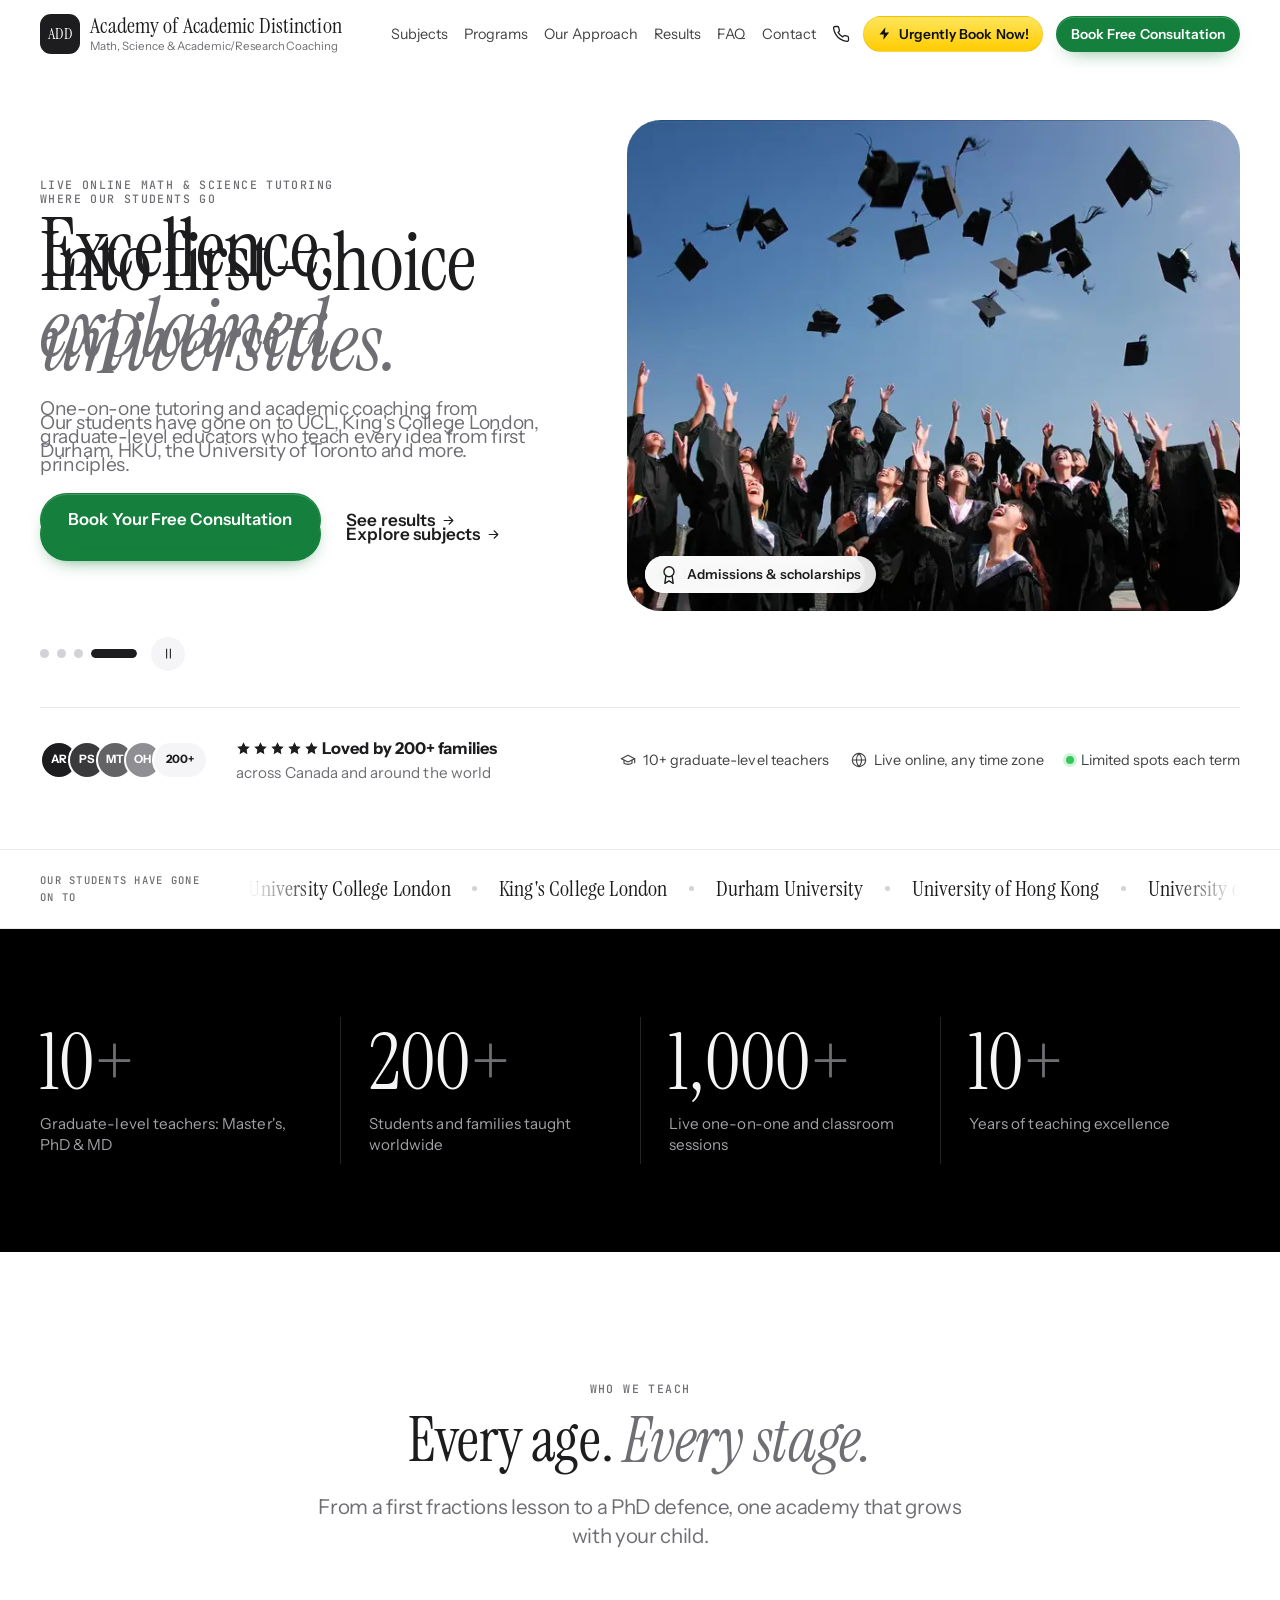
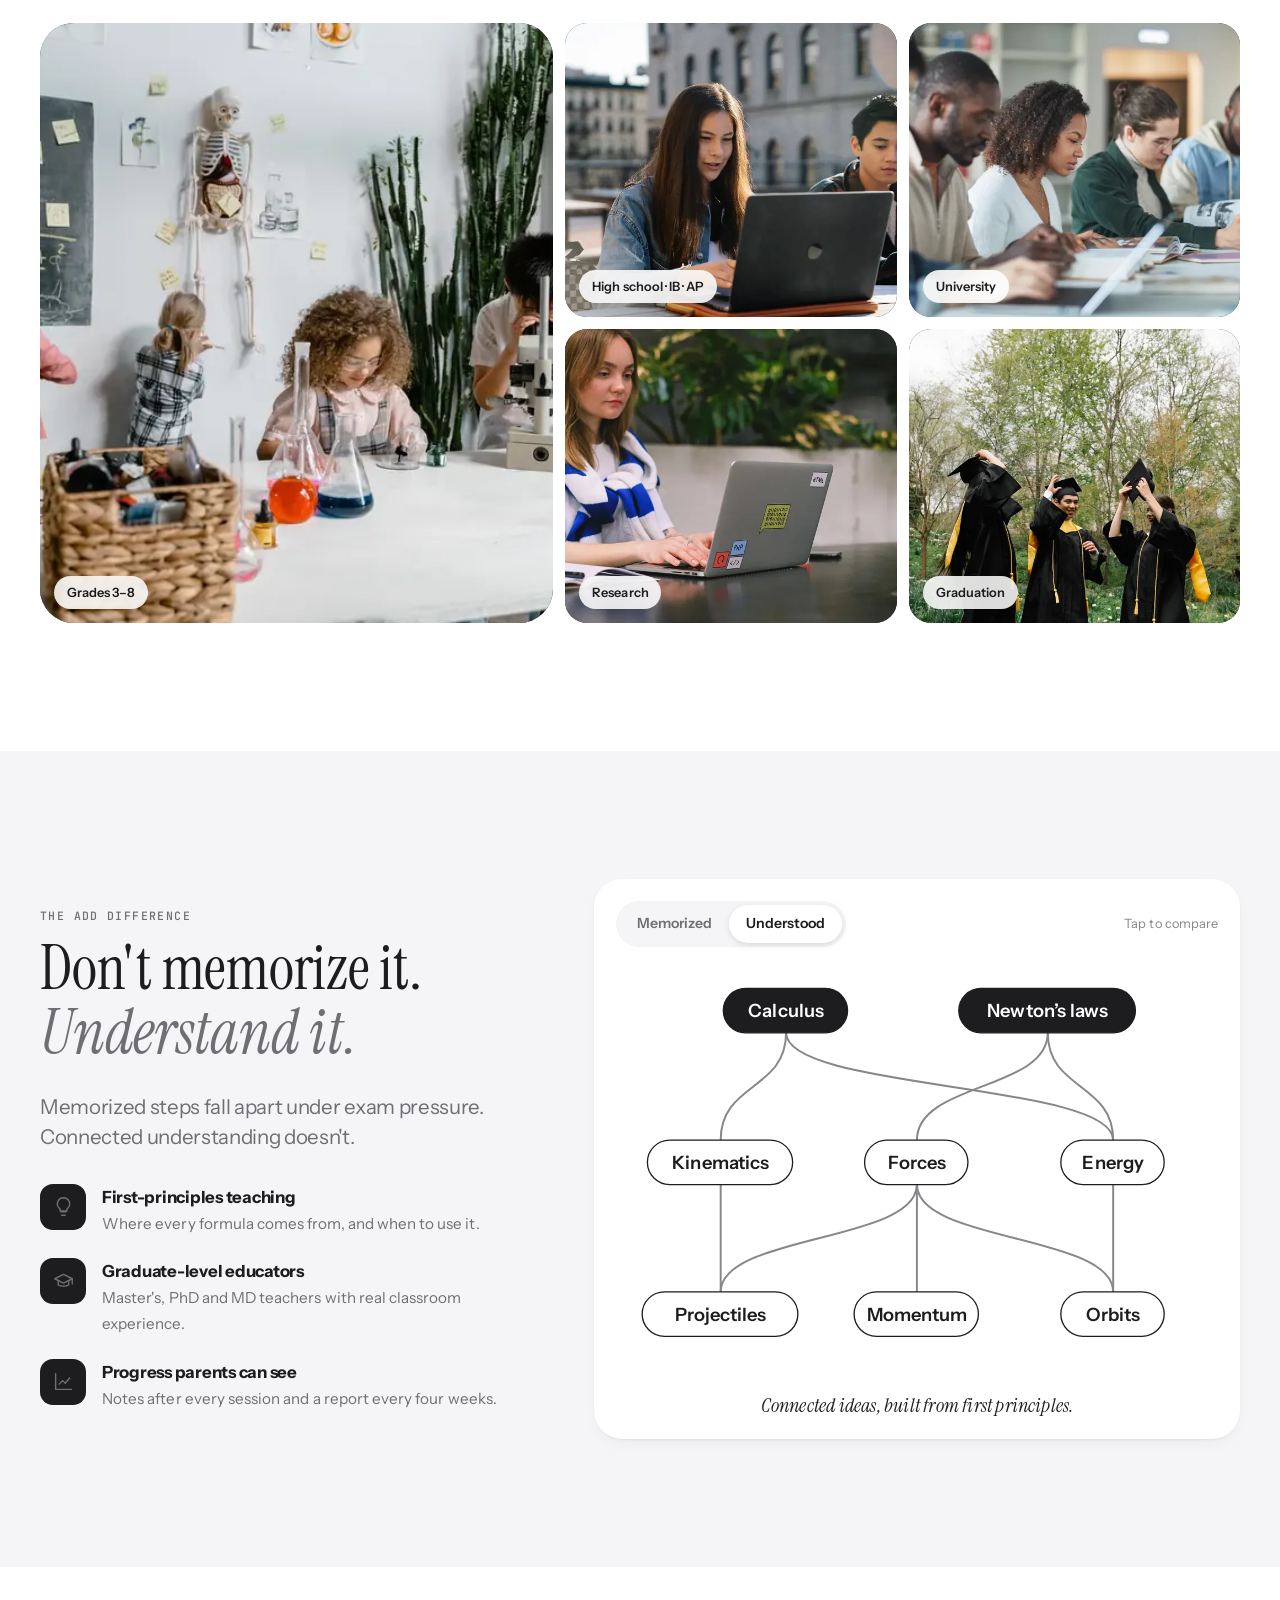
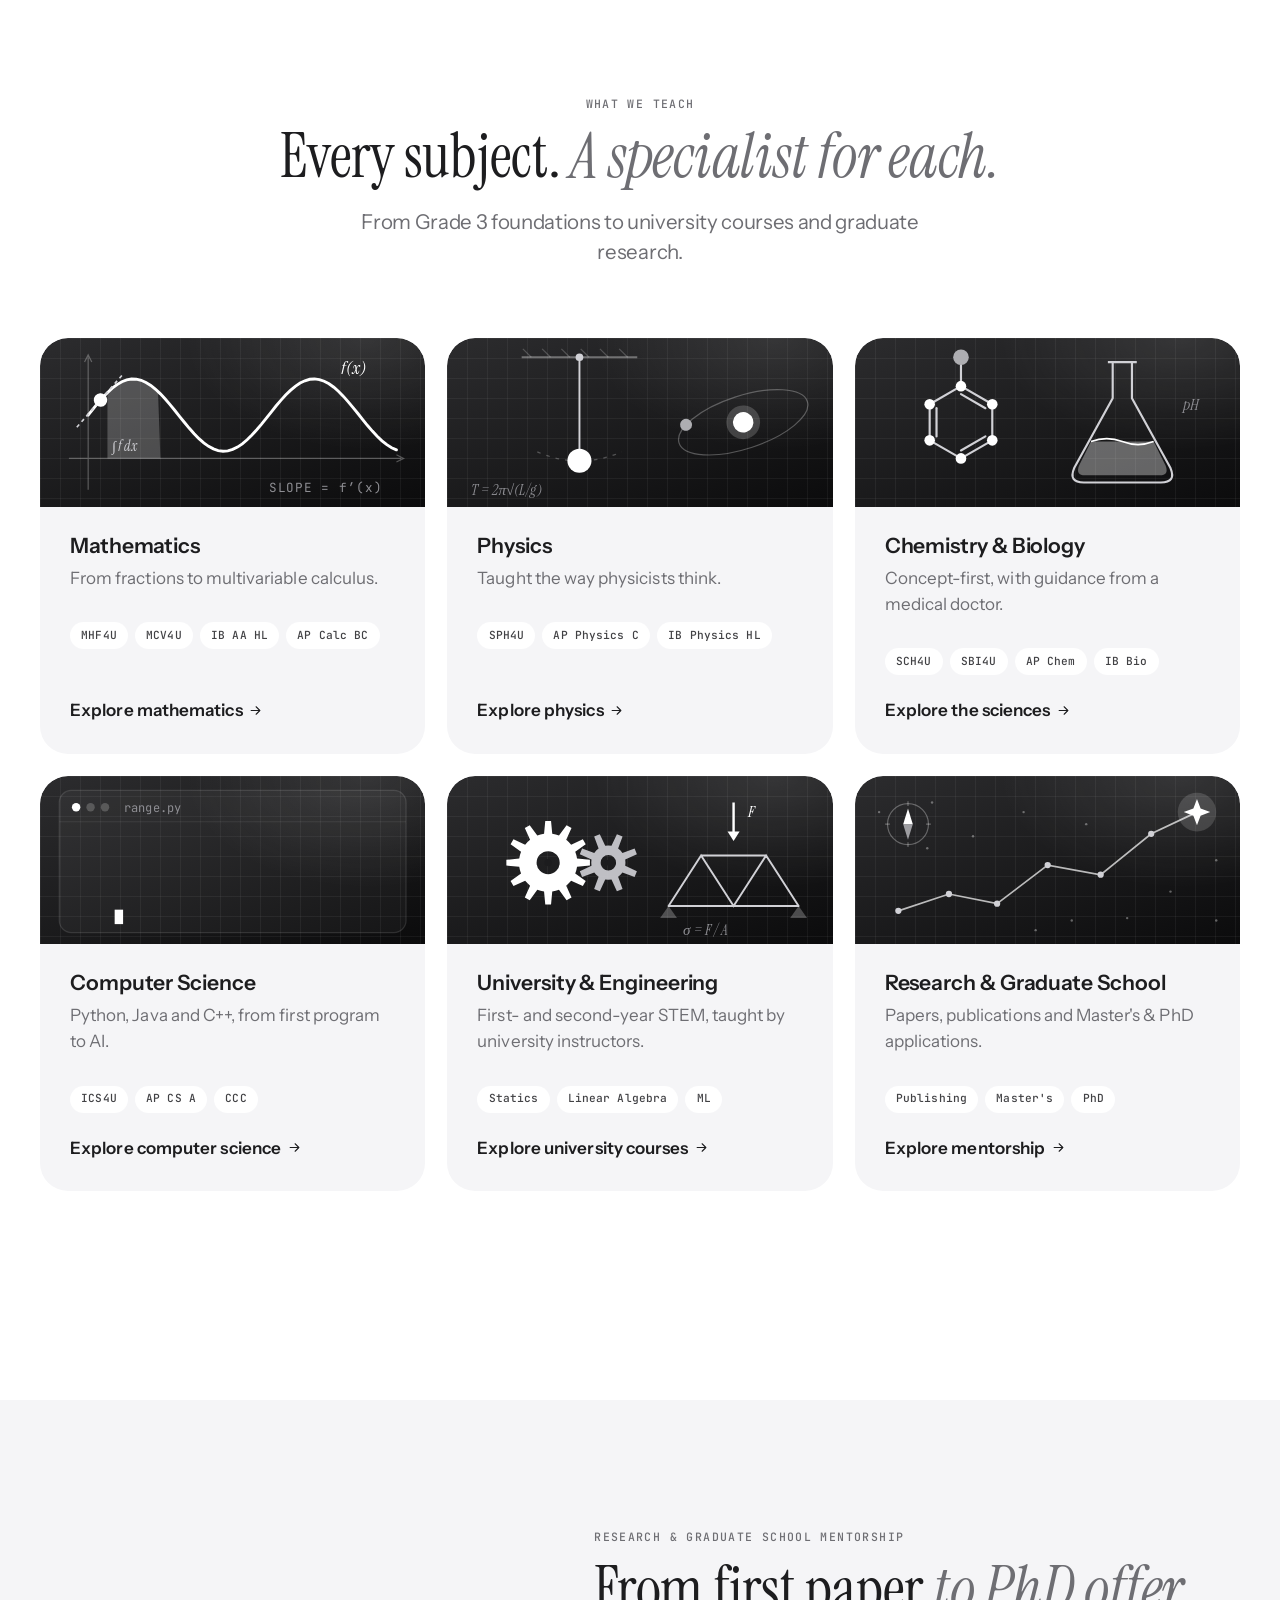
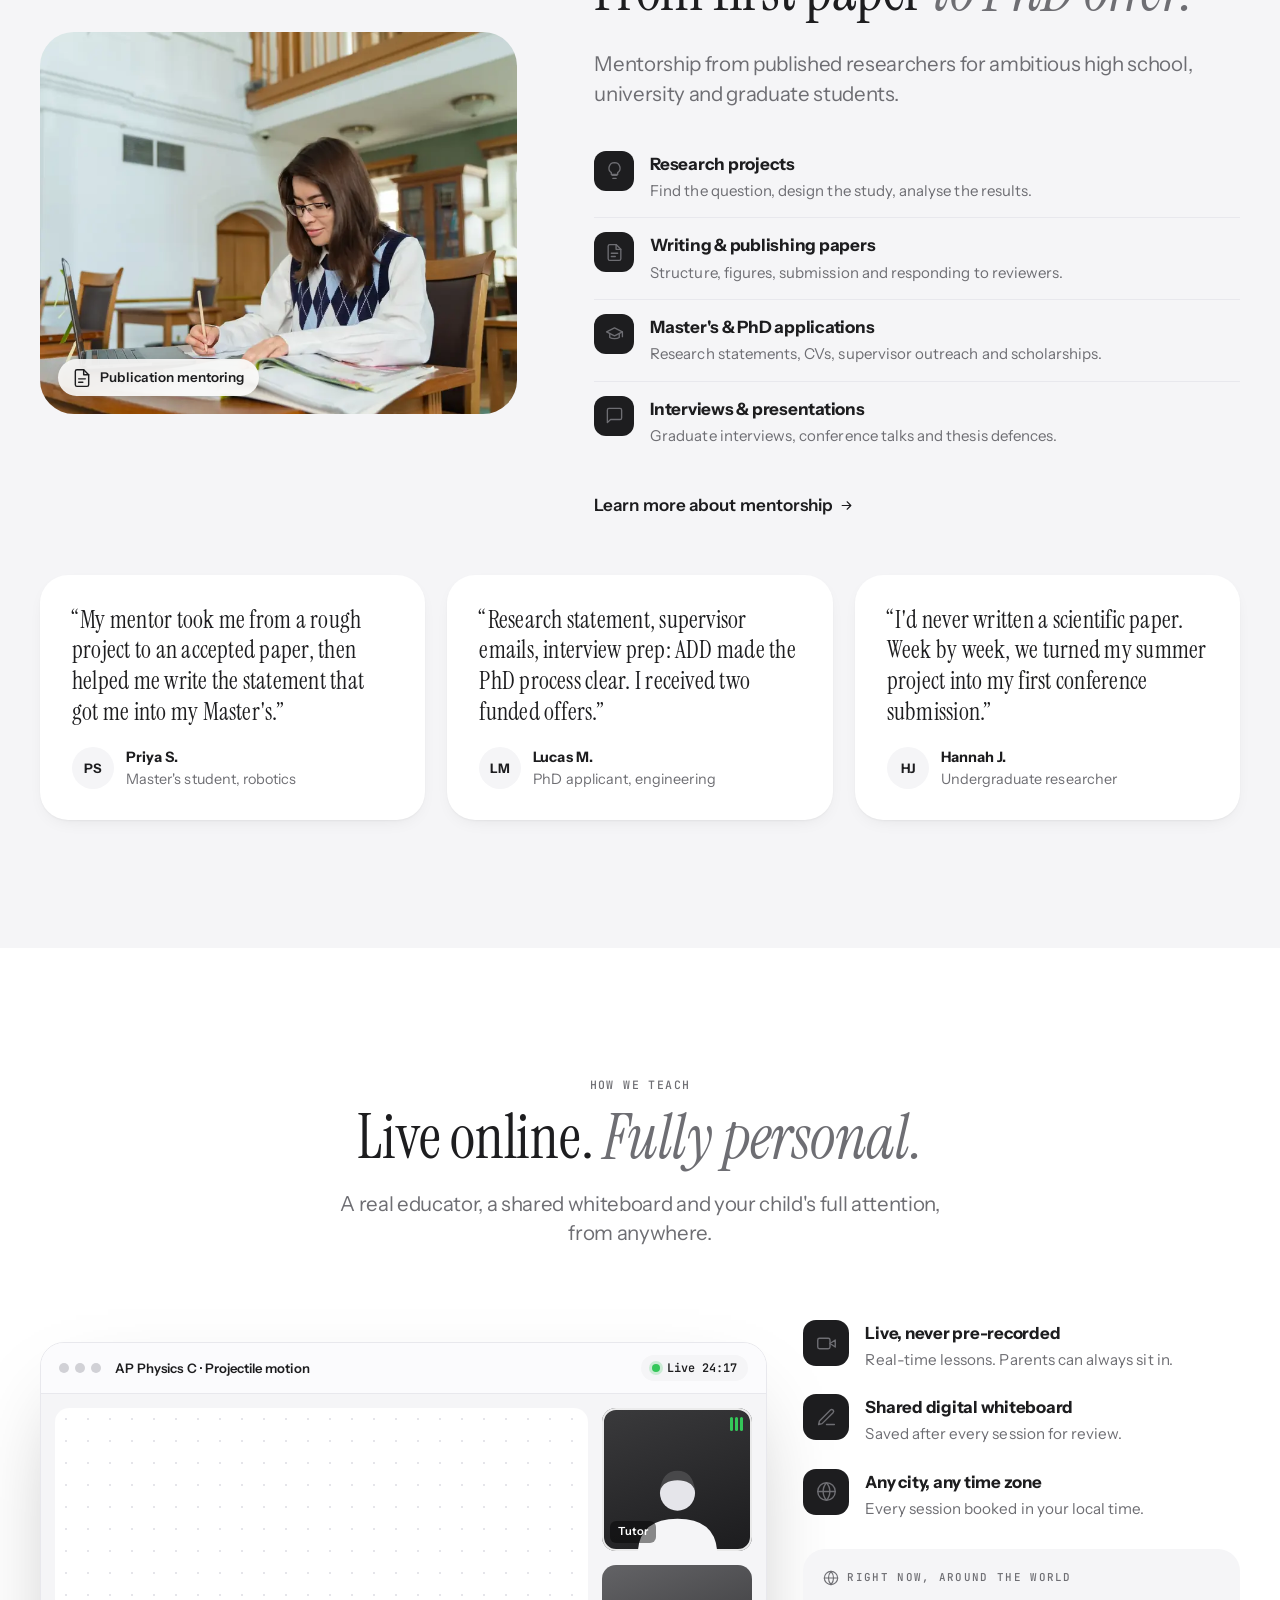
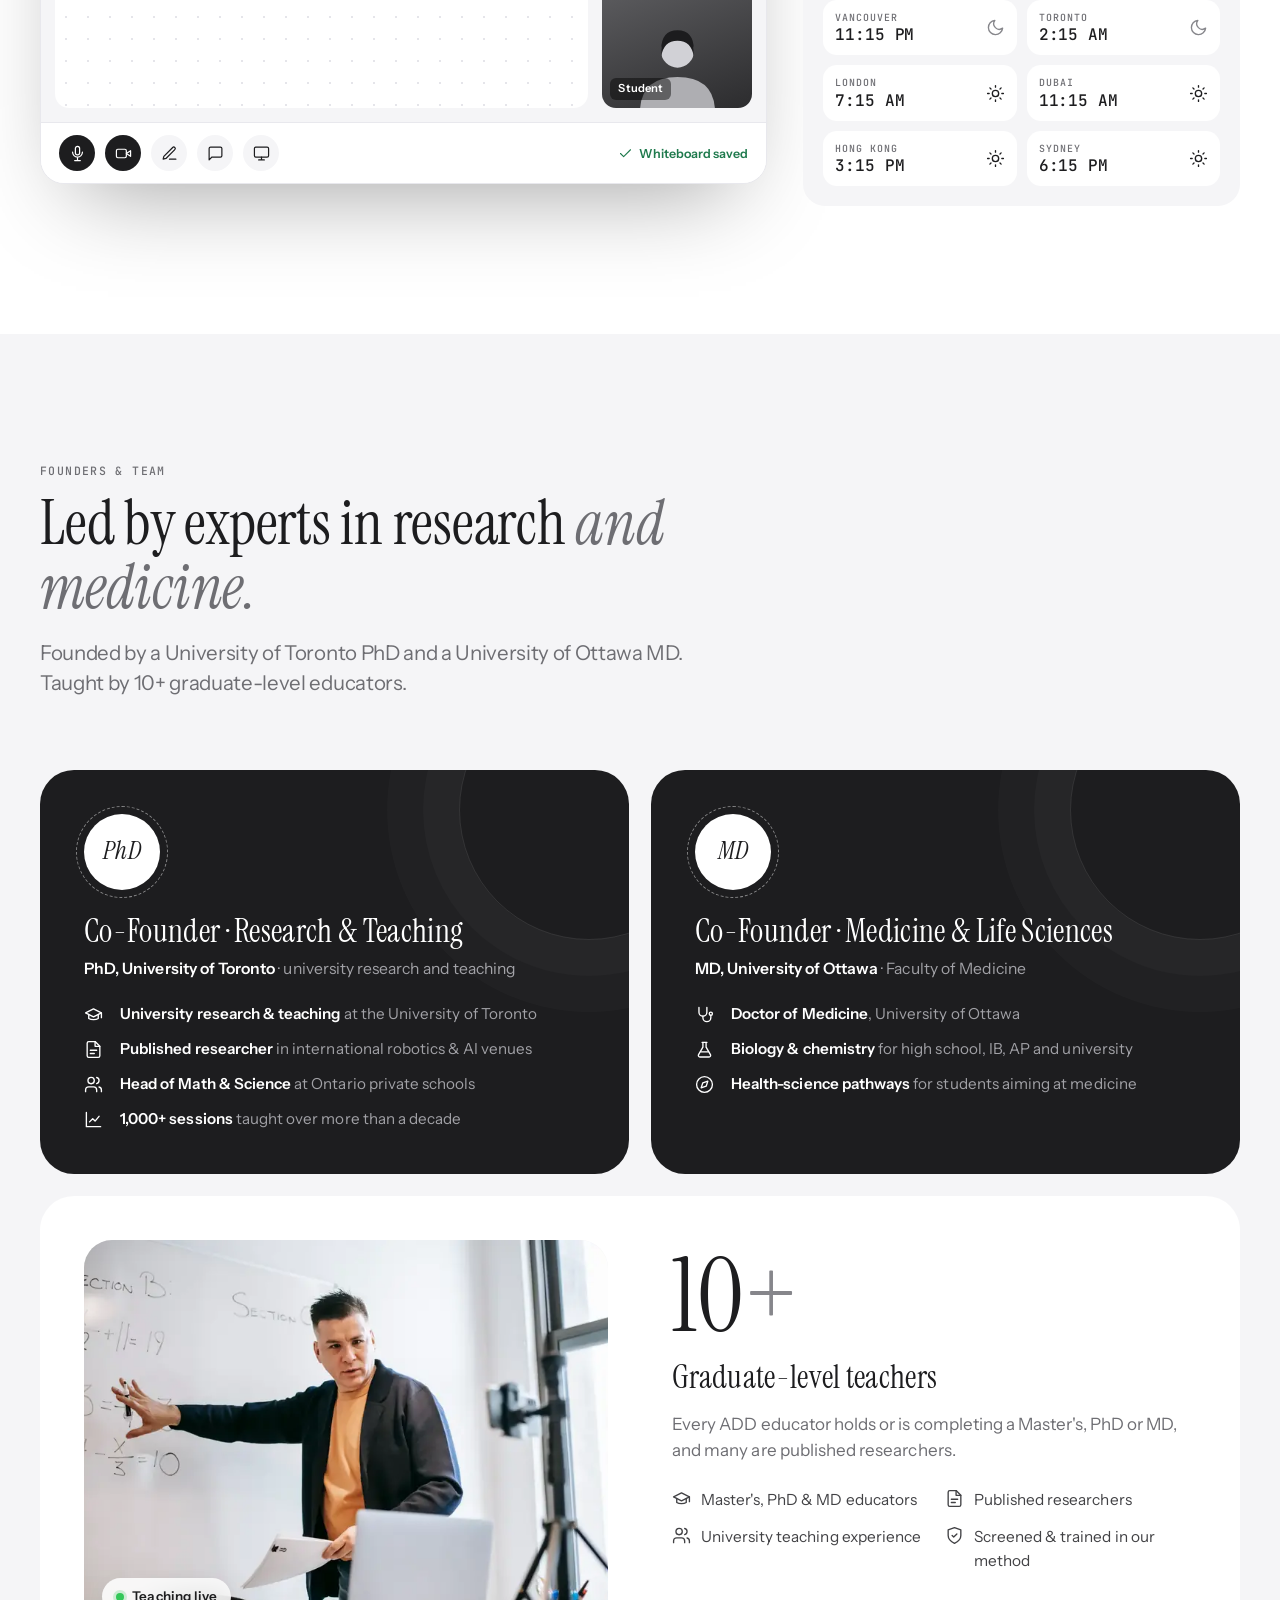
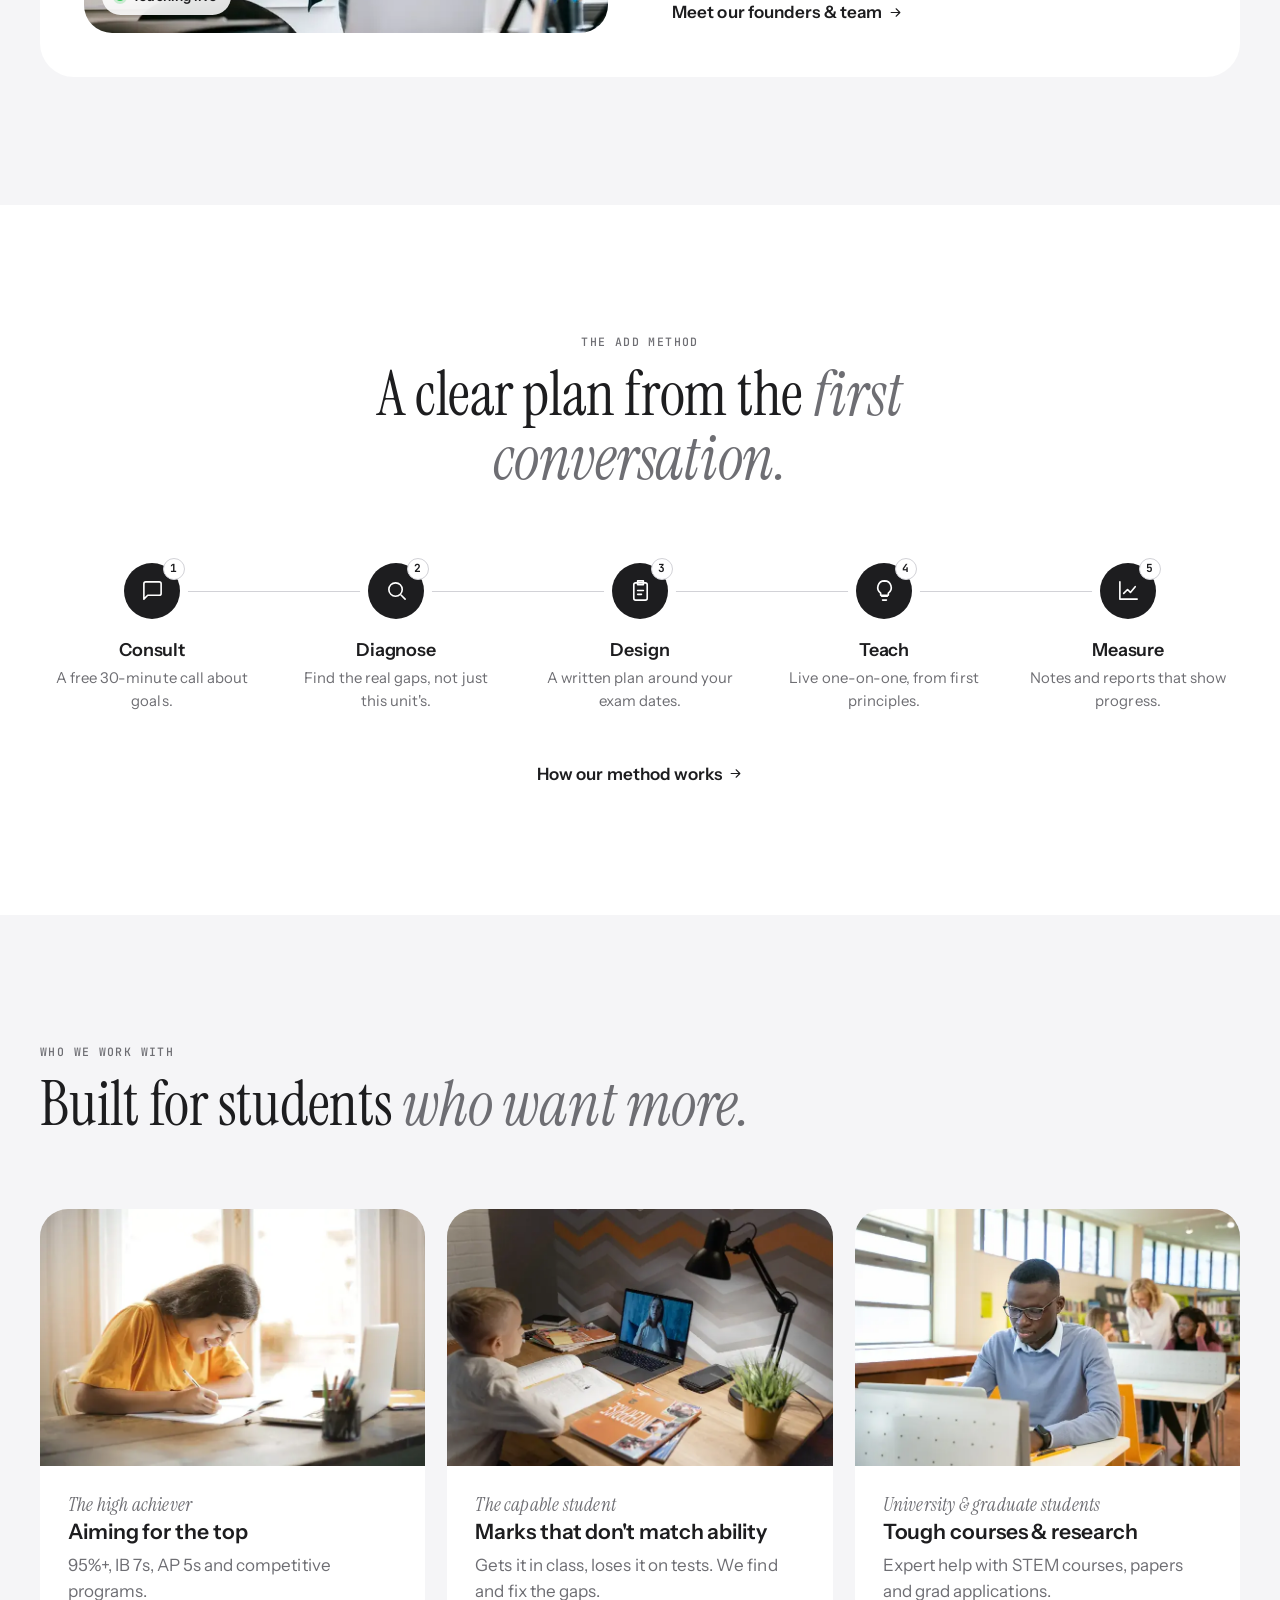
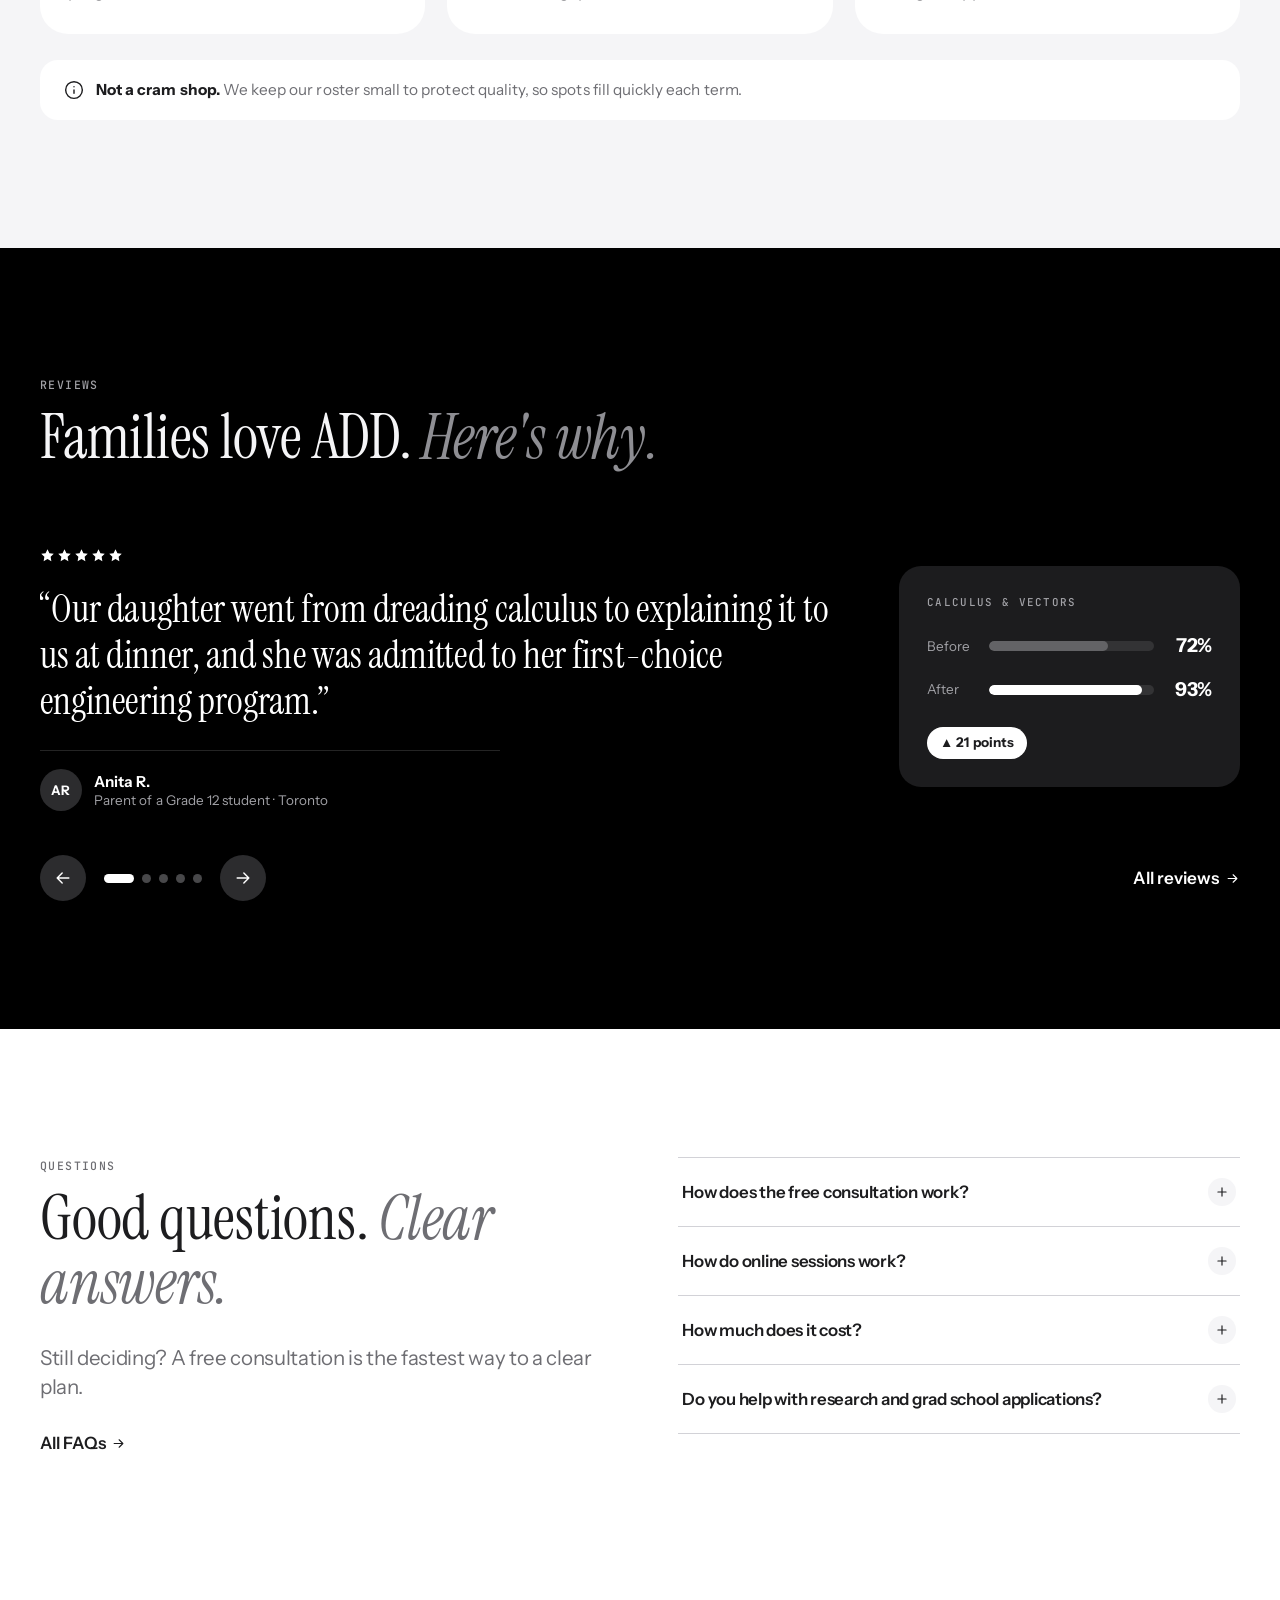
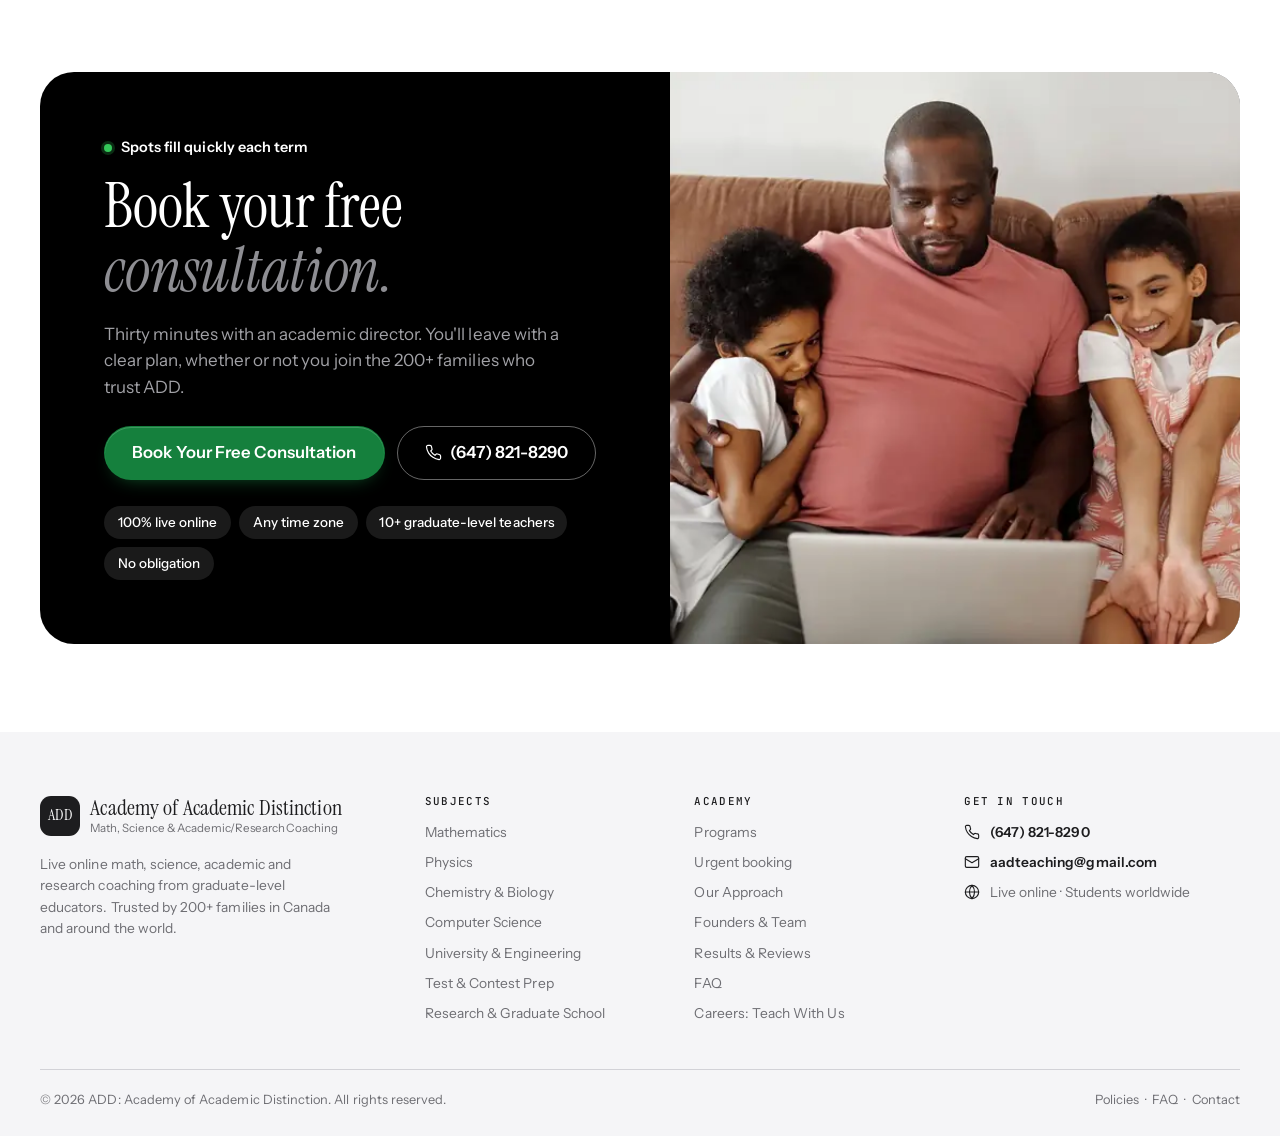
==== index.html @ 42e9a098 "Launch website" ====
<!doctype html>
<html lang="en-CA">
<head>
  <meta charset="utf-8">
  <meta name="viewport" content="width=device-width, initial-scale=1, viewport-fit=cover">
  <title>ADD: Academy of Academic Distinction — Math, Science &amp; Academic/Research Coaching</title>
  <meta name="description" content="Live online math, science and computer science tutoring, academic coaching and research mentorship from graduate-level educators. Trusted by 200+ families. Book your free consultation.">
  <meta name="theme-color" content="#ffffff">
  <meta property="og:type" content="website">
  <meta property="og:site_name" content="ADD: Academy of Academic Distinction">
  <meta property="og:title" content="ADD: Academy of Academic Distinction — Math, Science &amp; Academic/Research Coaching">
  <meta property="og:description" content="Live online math, science and computer science tutoring, academic coaching and research mentorship from graduate-level educators. Trusted by 200+ families. Book your free consultation.">
  <meta name="twitter:card" content="summary">
  <link rel="icon" href="assets/img/favicon.svg" type="image/svg+xml">
  <link rel="preconnect" href="https://fonts.googleapis.com">
  <link rel="preconnect" href="https://fonts.gstatic.com" crossorigin>
  <link rel="stylesheet" href="https://fonts.googleapis.com/css2?family=Instrument+Sans:wght@400..700&amp;family=Instrument+Serif:ital@0;1&amp;family=JetBrains+Mono:wght@400;500&amp;family=Caveat:wght@600&amp;display=swap">
  <link rel="stylesheet" href="assets/css/styles.css">
  <script>document.documentElement.classList.add("js");</script>
  <script src="assets/js/config.js" defer></script>
  <script src="assets/js/main.js" defer></script>
</head>
<body>
<svg width="0" height="0" style="position:absolute" aria-hidden="true">
  <symbol id="i-phone" viewBox="0 0 24 24"><path d="M22 16.92v3a2 2 0 0 1-2.18 2 19.8 19.8 0 0 1-8.63-3.07 19.5 19.5 0 0 1-6-6A19.8 19.8 0 0 1 2.12 4.18 2 2 0 0 1 4.11 2h3a2 2 0 0 1 2 1.72c.13.96.36 1.9.7 2.81a2 2 0 0 1-.45 2.11L8.09 9.91a16 16 0 0 0 6 6l1.27-1.27a2 2 0 0 1 2.11-.45c.91.34 1.85.57 2.81.7A2 2 0 0 1 22 16.92z"/></symbol>
  <symbol id="i-mail" viewBox="0 0 24 24"><rect x="2" y="4" width="20" height="16" rx="2"/><path d="m22 7-10 6L2 7"/></symbol>
  <symbol id="i-pin" viewBox="0 0 24 24"><path d="M20 10c0 6-8 12-8 12s-8-6-8-12a8 8 0 0 1 16 0Z"/><circle cx="12" cy="10" r="3"/></symbol>
  <symbol id="i-clock" viewBox="0 0 24 24"><circle cx="12" cy="12" r="10"/><path d="M12 6v6l4 2"/></symbol>
  <symbol id="i-check" viewBox="0 0 24 24"><path d="M20 6 9 17l-5-5"/></symbol>
  <symbol id="i-arrow" viewBox="0 0 24 24"><path d="M5 12h14M13 6l6 6-6 6"/></symbol>
  <symbol id="i-star" viewBox="0 0 24 24"><path d="M12 2l3.09 6.26L22 9.27l-5 4.87 1.18 6.88L12 17.77l-6.18 3.25L7 14.14 2 9.27l6.91-1.01L12 2z" fill="currentColor" stroke="none"/></symbol>
  <symbol id="i-menu" viewBox="0 0 24 24"><path d="M4 7h16M4 12h16M4 17h16"/></symbol>
  <symbol id="i-x" viewBox="0 0 24 24"><path d="M18 6 6 18M6 6l12 12"/></symbol>
  <symbol id="i-sigma" viewBox="0 0 24 24"><path d="M18 7V4H6l6 8-6 8h12v-3"/></symbol>
  <symbol id="i-atom" viewBox="0 0 24 24"><circle cx="12" cy="12" r="1.4"/><ellipse cx="12" cy="12" rx="10" ry="4"/><ellipse cx="12" cy="12" rx="10" ry="4" transform="rotate(60 12 12)"/><ellipse cx="12" cy="12" rx="10" ry="4" transform="rotate(120 12 12)"/></symbol>
  <symbol id="i-flask" viewBox="0 0 24 24"><path d="M9 3h6M10 3v6L4.5 18.5A2 2 0 0 0 6.2 21.5h11.6a2 2 0 0 0 1.7-3L14 9V3"/><path d="M7.5 15h9"/></symbol>
  <symbol id="i-code" viewBox="0 0 24 24"><path d="m16 18 6-6-6-6M8 6l-6 6 6 6"/></symbol>
  <symbol id="i-cpu" viewBox="0 0 24 24"><rect x="5" y="5" width="14" height="14" rx="2"/><rect x="9" y="9" width="6" height="6"/><path d="M9 2v3M15 2v3M9 19v3M15 19v3M2 9h3M2 15h3M19 9h3M19 15h3"/></symbol>
  <symbol id="i-target" viewBox="0 0 24 24"><circle cx="12" cy="12" r="10"/><circle cx="12" cy="12" r="6"/><circle cx="12" cy="12" r="2"/></symbol>
  <symbol id="i-compass" viewBox="0 0 24 24"><circle cx="12" cy="12" r="10"/><path d="m16.24 7.76-2.12 6.36-6.36 2.12 2.12-6.36 6.36-2.12z"/></symbol>
  <symbol id="i-cap" viewBox="0 0 24 24"><path d="M22 10 12 5 2 10l10 5 10-5Z"/><path d="M6 12v5c3 2 9 2 12 0v-5"/><path d="M22 10v6"/></symbol>
  <symbol id="i-chart" viewBox="0 0 24 24"><path d="M3 3v18h18"/><path d="m7 15 4-4 3 3 5-6"/></symbol>
  <symbol id="i-users" viewBox="0 0 24 24"><path d="M16 21v-2a4 4 0 0 0-4-4H6a4 4 0 0 0-4 4v2"/><circle cx="9" cy="7" r="4"/><path d="M22 21v-2a4 4 0 0 0-3-3.87M16 3.13a4 4 0 0 1 0 7.75"/></symbol>
  <symbol id="i-shield" viewBox="0 0 24 24"><path d="M12 22s8-4 8-10V5l-8-3-8 3v7c0 6 8 10 8 10z"/><path d="m9 12 2 2 4-4"/></symbol>
  <symbol id="i-globe" viewBox="0 0 24 24"><circle cx="12" cy="12" r="10"/><path d="M2 12h20M12 2a15 15 0 0 1 0 20M12 2a15 15 0 0 0 0 20"/></symbol>
  <symbol id="i-monitor" viewBox="0 0 24 24"><rect x="2" y="3" width="20" height="14" rx="2"/><path d="M8 21h8M12 17v4"/></symbol>
  <symbol id="i-home" viewBox="0 0 24 24"><path d="m3 10 9-7 9 7v10a1 1 0 0 1-1 1h-5v-6H9v6H4a1 1 0 0 1-1-1z"/></symbol>
  <symbol id="i-bulb" viewBox="0 0 24 24"><path d="M9 18h6M10 22h4M12 2a7 7 0 0 0-4 12.74V17h8v-2.26A7 7 0 0 0 12 2z"/></symbol>
  <symbol id="i-clipboard" viewBox="0 0 24 24"><rect x="5" y="4" width="14" height="18" rx="2"/><path d="M9 2h6v4H9zM9 12h6M9 16h4"/></symbol>
  <symbol id="i-message" viewBox="0 0 24 24"><path d="M21 15a2 2 0 0 1-2 2H7l-4 4V5a2 2 0 0 1 2-2h14a2 2 0 0 1 2 2z"/></symbol>
  <symbol id="i-calendar" viewBox="0 0 24 24"><rect x="3" y="4" width="18" height="18" rx="2"/><path d="M16 2v4M8 2v4M3 10h18"/></symbol>
  <symbol id="i-search" viewBox="0 0 24 24"><circle cx="11" cy="11" r="7"/><path d="m21 21-4.3-4.3"/></symbol>
  <symbol id="i-lock" viewBox="0 0 24 24"><rect x="4" y="11" width="16" height="10" rx="2"/><path d="M8 11V7a4 4 0 0 1 8 0v4"/></symbol>
  <symbol id="i-book" viewBox="0 0 24 24"><path d="M4 19.5A2.5 2.5 0 0 1 6.5 17H20V3H6.5A2.5 2.5 0 0 0 4 5.5z"/><path d="M4 19.5A2.5 2.5 0 0 0 6.5 22H20v-5"/></symbol>
  <symbol id="i-award" viewBox="0 0 24 24"><circle cx="12" cy="8" r="6"/><path d="M8.2 13.2 7 22l5-3 5 3-1.2-8.8"/></symbol>
  <symbol id="i-refresh" viewBox="0 0 24 24"><path d="M21 12a9 9 0 0 1-15.5 6.2L3 16M3 12a9 9 0 0 1 15.5-6.2L21 8"/><path d="M21 3v5h-5M3 21v-5h5"/></symbol>
  <symbol id="i-info" viewBox="0 0 24 24"><circle cx="12" cy="12" r="10"/><path d="M12 16v-4M12 8h.01"/></symbol>
  <symbol id="i-pen" viewBox="0 0 24 24"><path d="M12 20h9"/><path d="M16.5 3.5a2.1 2.1 0 0 1 3 3L7 19l-4 1 1-4z"/></symbol>
  <symbol id="i-heart" viewBox="0 0 24 24"><path d="M19 14c1.5-1.5 3-3.4 3-5.5A5.5 5.5 0 0 0 16.5 3c-1.8 0-3 .5-4.5 2-1.5-1.5-2.7-2-4.5-2A5.5 5.5 0 0 0 2 8.5c0 2.3 1.5 4 3 5.5l7 7z"/></symbol>
  <symbol id="i-mic" viewBox="0 0 24 24"><rect x="9" y="2" width="6" height="12" rx="3"/><path d="M5 10a7 7 0 0 0 14 0M12 17v5M8 22h8"/></symbol>
  <symbol id="i-video" viewBox="0 0 24 24"><rect x="2" y="6" width="14" height="12" rx="2"/><path d="m22 8-6 4 6 4z"/></symbol>
  <symbol id="i-sun" viewBox="0 0 24 24"><circle cx="12" cy="12" r="4"/><path d="M12 2v2M12 20v2M4.9 4.9l1.4 1.4M17.7 17.7l1.4 1.4M2 12h2M20 12h2M4.9 19.1l1.4-1.4M17.7 6.3l1.4-1.4"/></symbol>
  <symbol id="i-moon" viewBox="0 0 24 24"><path d="M21 12.8A9 9 0 1 1 11.2 3a7 7 0 0 0 9.8 9.8z"/></symbol>
  <symbol id="i-instagram" viewBox="0 0 24 24"><rect x="2" y="2" width="20" height="20" rx="5"/><circle cx="12" cy="12" r="4"/><circle cx="17.5" cy="6.5" r="1" fill="currentColor" stroke="none"/></symbol>
  <symbol id="i-linkedin" viewBox="0 0 24 24"><path d="M16 8a6 6 0 0 1 6 6v7h-4v-7a2 2 0 0 0-4 0v7h-4v-7a6 6 0 0 1 6-6zM2 9h4v12H2z"/><circle cx="4" cy="4" r="2"/></symbol>
  <symbol id="i-youtube" viewBox="0 0 24 24"><path d="M22.5 6.4a2.8 2.8 0 0 0-2-2C18.8 4 12 4 12 4s-6.8 0-8.5.4a2.8 2.8 0 0 0-2 2A29 29 0 0 0 1 12a29 29 0 0 0 .5 5.6 2.8 2.8 0 0 0 2 2c1.7.4 8.5.4 8.5.4s6.8 0 8.5-.4a2.8 2.8 0 0 0 2-2A29 29 0 0 0 23 12a29 29 0 0 0-.5-5.6z"/><path d="m10 15 5-3-5-3z"/></symbol>
  <symbol id="i-facebook" viewBox="0 0 24 24"><path d="M18 2h-3a5 5 0 0 0-5 5v3H7v4h3v8h4v-8h3l1-4h-4V7a1 1 0 0 1 1-1h3z"/></symbol>
  <symbol id="i-pause" viewBox="0 0 24 24"><path d="M9 5v14M15 5v14"/></symbol>
  <symbol id="i-play" viewBox="0 0 24 24"><path d="M8 5v14l11-7z" fill="currentColor" stroke="none"/></symbol>
  <symbol id="i-doc" viewBox="0 0 24 24"><path d="M14 2H6a2 2 0 0 0-2 2v16a2 2 0 0 0 2 2h12a2 2 0 0 0 2-2V8z"/><path d="M14 2v6h6M8 13h8M8 17h5"/></symbol>
  <symbol id="i-send" viewBox="0 0 24 24"><path d="M22 2 11 13M22 2l-7 20-4-9-9-4z"/></symbol>
  <symbol id="i-steth" viewBox="0 0 24 24"><path d="M5 3v6a5 5 0 0 0 10 0V3"/><path d="M10 14v2a5 5 0 0 0 10 0v-3"/><circle cx="20" cy="11" r="2"/></symbol>
  <symbol id="i-trophy" viewBox="0 0 24 24"><path d="M8 21h8M12 17v4M7 4h10v5a5 5 0 0 1-10 0z"/><path d="M17 5h3v2a3 3 0 0 1-3 3M7 5H4v2a3 3 0 0 0 3 3"/></symbol>
  <symbol id="i-dna" viewBox="0 0 24 24"><path d="M7 3c0 5 10 5 10 9s-10 4-10 9M17 3c0 5-10 5-10 9s10 4 10 9"/><path d="M8.5 6h7M9 18h6M10.5 9.5h3M10.5 14.5h3"/></symbol>
  <symbol id="i-bolt" viewBox="0 0 24 24"><path d="M13.5 2 4 13.5h7L10 22l9.5-11.5h-7z" fill="currentColor" stroke="none"/></symbol>
  <symbol id="i-flame" viewBox="0 0 24 24"><path d="M12 2c1 4 6 6 6 12a6 6 0 0 1-12 0c0-3 2-5 3-6 0 2 1 3 2 3 0-3-1-6 1-9z"/></symbol>
</svg>
<a class="skip-link" href="#main">Skip to content</a>

<header class="site-header">
  <div class="container header-inner">
      <a class="brand" href="index.html" aria-label="ADD: Academy of Academic Distinction — home">
        <span class="brand-mark" aria-hidden="true">ADD</span>
        <span class="brand-text"><span class="brand-name">Academy of Academic Distinction</span><span class="brand-sub">Math, Science &amp; Academic/Research Coaching</span></span>
      </a>
    <a class="header-call" href="tel:+16478218290" data-config-href="phone" data-show-if="phone" aria-label="Call or text us"><svg class="i i-phone" aria-hidden="true"><use href="#i-phone"/></svg></a>
    <div class="header-btns">
      <a class="btn btn-urgent btn-sm" href="book-now.html"><svg class="i i-bolt" aria-hidden="true"><use href="#i-bolt"/></svg><span>Book Now!</span></a>
      <a class="btn btn-sm btn-cta" href="book.html"><span>Free Consultation</span></a>
    </div>
    <nav class="nav" id="site-nav" aria-label="Main">
      <ul class="nav-list">
          <li><a href="subjects.html">Subjects</a></li>
          <li><a href="programs.html">Programs</a></li>
          <li><a href="approach.html">Our Approach</a></li>
          <li><a href="results.html">Results</a></li>
          <li><a href="faq.html">FAQ</a></li>
          <li><a href="contact.html">Contact</a></li>
      </ul>
      <a class="nav-phone" href="tel:+16478218290" data-config-href="phone" data-show-if="phone" title="Call or text (647) 821-8290"><svg class="i i-phone" aria-hidden="true"><use href="#i-phone"/></svg><span data-config="phone">(647) 821-8290</span></a>
      <a class="btn btn-urgent btn-sm nav-urgent" href="book-now.html"><svg class="i i-bolt" aria-hidden="true"><use href="#i-bolt"/></svg><span><span class="lbl-x">Urgently </span>Book Now!</span></a>
      <a class="btn btn-sm nav-cta btn-cta" href="book.html"><span><span class="lbl-x">Book </span>Free Consultation</span></a>
    </nav>
    <button class="nav-toggle" type="button" aria-controls="site-nav" aria-expanded="false" aria-label="Open menu">
      <svg class="i i-open" aria-hidden="true"><use href="#i-menu"/></svg><svg class="i i-close" aria-hidden="true"><use href="#i-x"/></svg>
    </button>
  </div>
  <div class="scroll-progress" aria-hidden="true"><span></span></div>
</header>

<main id="main">
<!-- ============ HERO SLIDER ============ -->
<section class="hero">
  <div class="container">
    <div class="hero-slider" data-hero aria-roledescription="carousel" aria-label="ADD highlights">
      <div class="hs-track">
        <article class="hs-slide is-active">
          <div class="hs-copy">
            <p class="hs-kicker">Live online math &amp; science tutoring</p>
            <h1 class="hs-title">Excellence, <em>explained.</em></h1>
            <p class="hs-sub">One-on-one tutoring and academic coaching from graduate-level educators who teach every idea from first principles.</p>
            <div class="hs-actions">
              <a class="btn btn-lg btn-cta" href="book.html">Book Your Free Consultation</a>
              <a class="link-arrow" href="subjects.html">Explore subjects <svg class="i i-arrow" aria-hidden="true"><use href="#i-arrow"/></svg></a>
            </div>
          </div>
          <figure class="photo hs-media" data-rotator data-interval="3400" role="img" aria-label="Students smiling during live online lessons">
            <img class="is-on" src="assets/img/photos/5538618-800.webp" srcset="assets/img/photos/5538618-800.webp 800w, assets/img/photos/5538618-1400.webp 1400w" sizes="(max-width: 1060px) 100vw, 50vw" alt="" decoding="async" fetchpriority="high" style="object-position:50% 30%"><img data-src="assets/img/photos/6937696-800.webp" data-srcset="assets/img/photos/6937696-800.webp 800w, assets/img/photos/6937696-1400.webp 1400w" sizes="(max-width: 1060px) 100vw, 50vw" alt="" decoding="async"><img data-src="assets/img/photos/5905719-800.webp" data-srcset="assets/img/photos/5905719-800.webp 800w, assets/img/photos/5905719-1400.webp 1400w" sizes="(max-width: 1060px) 100vw, 50vw" alt="" decoding="async"><img data-src="assets/img/photos/6958520-800.webp" data-srcset="assets/img/photos/6958520-800.webp 800w, assets/img/photos/6958520-1400.webp 1400w" sizes="(max-width: 1060px) 100vw, 50vw" alt="" decoding="async"><img data-src="assets/img/photos/4143791-800.webp" data-srcset="assets/img/photos/4143791-800.webp 800w, assets/img/photos/4143791-1400.webp 1400w" sizes="(max-width: 1060px) 100vw, 50vw" alt="" decoding="async"><img data-src="assets/img/photos/7014766-800.webp" data-srcset="assets/img/photos/7014766-800.webp 800w, assets/img/photos/7014766-1400.webp 1400w" sizes="(max-width: 1060px) 100vw, 50vw" alt="" decoding="async"><img data-src="assets/img/photos/8055848-800.webp" data-srcset="assets/img/photos/8055848-800.webp 800w, assets/img/photos/8055848-1400.webp 1400w" sizes="(max-width: 1060px) 100vw, 50vw" alt="" decoding="async"><img data-src="assets/img/photos/4144227-800.webp" data-srcset="assets/img/photos/4144227-800.webp 800w, assets/img/photos/4144227-1400.webp 1400w" sizes="(max-width: 1060px) 100vw, 50vw" alt="" decoding="async">
            <figcaption class="photo-chip"><span class="live-dot"></span> Live online · Grade 3 to PhD</figcaption>
          </figure>
        </article>
        <article class="hs-slide">
          <div class="hs-copy">
            <p class="hs-kicker">Loved by parents</p>
            <h2 class="hs-title">Trusted by <em>200+ families.</em></h2>
            <p class="hs-sub">A clear plan, live lessons and progress reports that show parents exactly what's improving.</p>
            <div class="hs-actions">
              <a class="btn btn-lg btn-cta" href="book.html">Book Your Free Consultation</a>
              <a class="link-arrow" href="results.html">Read family reviews <svg class="i i-arrow" aria-hidden="true"><use href="#i-arrow"/></svg></a>
            </div>
          </div>
          <figure class="photo hs-media" data-rotator data-interval="3400" role="img" aria-label="Parents and children learning together">
            <img class="is-on" src="assets/img/photos/8260185-800.webp" srcset="assets/img/photos/8260185-800.webp 800w, assets/img/photos/8260185-1400.webp 1400w" sizes="(max-width: 1060px) 100vw, 50vw" alt="" decoding="async" loading="lazy" style="object-position:55% 35%"><img data-src="assets/img/photos/8259949-800.webp" data-srcset="assets/img/photos/8259949-800.webp 800w, assets/img/photos/8259949-1400.webp 1400w" sizes="(max-width: 1060px) 100vw, 50vw" alt="" decoding="async"><img data-src="assets/img/photos/4260325-800.webp" data-srcset="assets/img/photos/4260325-800.webp 800w, assets/img/photos/4260325-1400.webp 1400w" sizes="(max-width: 1060px) 100vw, 50vw" alt="" decoding="async"><img data-src="assets/img/photos/4474043-800.webp" data-srcset="assets/img/photos/4474043-800.webp 800w, assets/img/photos/4474043-1400.webp 1400w" sizes="(max-width: 1060px) 100vw, 50vw" alt="" decoding="async"><img data-src="assets/img/photos/8798730-800.webp" data-srcset="assets/img/photos/8798730-800.webp 800w, assets/img/photos/8798730-1400.webp 1400w" sizes="(max-width: 1060px) 100vw, 50vw" alt="" decoding="async"><img data-src="assets/img/photos/4008775-800.webp" data-srcset="assets/img/photos/4008775-800.webp 800w, assets/img/photos/4008775-1400.webp 1400w" sizes="(max-width: 1060px) 100vw, 50vw" alt="" decoding="async">
            <figcaption class="photo-chip"><svg class="i i-clipboard" aria-hidden="true"><use href="#i-clipboard"/></svg> Notes after every session</figcaption>
          </figure>
        </article>
        <article class="hs-slide">
          <div class="hs-copy">
            <p class="hs-kicker">Research &amp; graduate school mentorship</p>
            <h2 class="hs-title">From first paper <em>to PhD offer.</em></h2>
            <p class="hs-sub">Research mentoring, paper writing and Master's and PhD application coaching from published researchers.</p>
            <div class="hs-actions">
              <a class="btn btn-lg btn-cta" href="book.html?subject=Research%20%26%20Graduate%20School">Book Your Free Consultation</a>
              <a class="link-arrow" href="#research">How mentorship works <svg class="i i-arrow" aria-hidden="true"><use href="#i-arrow"/></svg></a>
            </div>
          </div>
          <figure class="photo hs-media" data-rotator data-interval="3400" role="img" aria-label="Students doing research and presenting their work">
            <img class="is-on" src="assets/img/photos/8199759-800.webp" srcset="assets/img/photos/8199759-800.webp 800w, assets/img/photos/8199759-1400.webp 1400w" sizes="(max-width: 1060px) 100vw, 50vw" alt="" decoding="async" loading="lazy" style="object-position:40% 50%"><img data-src="assets/img/photos/2399035-800.webp" data-srcset="assets/img/photos/2399035-800.webp 800w, assets/img/photos/2399035-1400.webp 1400w" sizes="(max-width: 1060px) 100vw, 50vw" alt="" decoding="async"><img data-src="assets/img/photos/4031524-800.webp" data-srcset="assets/img/photos/4031524-800.webp 800w, assets/img/photos/4031524-1400.webp 1400w" sizes="(max-width: 1060px) 100vw, 50vw" alt="" decoding="async"><img data-src="assets/img/photos/8199557-800.webp" data-srcset="assets/img/photos/8199557-800.webp 800w, assets/img/photos/8199557-1400.webp 1400w" sizes="(max-width: 1060px) 100vw, 50vw" alt="" decoding="async"><img data-src="assets/img/photos/37951908-800.webp" data-srcset="assets/img/photos/37951908-800.webp 800w, assets/img/photos/37951908-1400.webp 1400w" sizes="(max-width: 1060px) 100vw, 50vw" alt="" decoding="async"><img data-src="assets/img/photos/2399033-800.webp" data-srcset="assets/img/photos/2399033-800.webp 800w, assets/img/photos/2399033-1400.webp 1400w" sizes="(max-width: 1060px) 100vw, 50vw" alt="" decoding="async">
            <figcaption class="photo-chip"><svg class="i i-doc" aria-hidden="true"><use href="#i-doc"/></svg> Published researchers as mentors</figcaption>
          </figure>
        </article>
        <article class="hs-slide">
          <div class="hs-copy">
            <p class="hs-kicker">Where our students go</p>
            <h2 class="hs-title">Into first-choice <em>universities.</em></h2>
            <p class="hs-sub">Our students have gone on to UCL, King's College London, Durham, HKU, the University of Toronto and more.</p>
            <div class="hs-actions">
              <a class="btn btn-lg btn-cta" href="book.html">Book Your Free Consultation</a>
              <a class="link-arrow" href="results.html">See results <svg class="i i-arrow" aria-hidden="true"><use href="#i-arrow"/></svg></a>
            </div>
          </div>
          <figure class="photo hs-media" data-rotator data-interval="3400" role="img" aria-label="Graduates celebrating with their families">
            <img class="is-on" src="assets/img/photos/267885-800.webp" srcset="assets/img/photos/267885-800.webp 800w, assets/img/photos/267885-1400.webp 1400w" sizes="(max-width: 1060px) 100vw, 50vw" alt="" decoding="async" loading="lazy" style="object-position:50% 60%"><img data-src="assets/img/photos/8106623-800.webp" data-srcset="assets/img/photos/8106623-800.webp 800w, assets/img/photos/8106623-1400.webp 1400w" sizes="(max-width: 1060px) 100vw, 50vw" alt="" decoding="async"><img data-src="assets/img/photos/7713538-800.webp" data-srcset="assets/img/photos/7713538-800.webp 800w, assets/img/photos/7713538-1400.webp 1400w" sizes="(max-width: 1060px) 100vw, 50vw" alt="" decoding="async"><img data-src="assets/img/photos/12196196-800.webp" data-srcset="assets/img/photos/12196196-800.webp 800w, assets/img/photos/12196196-1400.webp 1400w" sizes="(max-width: 1060px) 100vw, 50vw" alt="" decoding="async"><img data-src="assets/img/photos/8093021-800.webp" data-srcset="assets/img/photos/8093021-800.webp 800w, assets/img/photos/8093021-1400.webp 1400w" sizes="(max-width: 1060px) 100vw, 50vw" alt="" decoding="async" style="object-position:50% 35%"><img data-src="assets/img/photos/7713356-800.webp" data-srcset="assets/img/photos/7713356-800.webp 800w, assets/img/photos/7713356-1400.webp 1400w" sizes="(max-width: 1060px) 100vw, 50vw" alt="" decoding="async">
            <figcaption class="photo-chip"><svg class="i i-award" aria-hidden="true"><use href="#i-award"/></svg> Admissions &amp; scholarships</figcaption>
          </figure>
        </article>
      </div>
      <div class="hs-controls">
        <div class="hs-dots"></div>
        <button class="hs-pause" type="button" data-hs-pause aria-pressed="false" aria-label="Pause slideshow"><svg class="i i-pause i-pause" aria-hidden="true"><use href="#i-pause"/></svg><svg class="i i-play i-play" aria-hidden="true"><use href="#i-play"/></svg></button>
      </div>
    </div>

    <div class="hero-proof">
      <div class="avatar-stack" aria-hidden="true"><span>AR</span><span>PS</span><span>MT</span><span>OH</span><span>200+</span></div>
      <p class="proof-main"><strong><span class="stars" role="img" aria-label="5 out of 5 stars"><svg class="i i-star" aria-hidden="true"><use href="#i-star"/></svg><svg class="i i-star" aria-hidden="true"><use href="#i-star"/></svg><svg class="i i-star" aria-hidden="true"><use href="#i-star"/></svg><svg class="i i-star" aria-hidden="true"><use href="#i-star"/></svg><svg class="i i-star" aria-hidden="true"><use href="#i-star"/></svg></span> Loved by 200+ families</strong>across Canada and around the world</p>
      <ul class="proof-points">
        <li><svg class="i i-cap" aria-hidden="true"><use href="#i-cap"/></svg> 10+ graduate-level teachers</li>
        <li><svg class="i i-globe" aria-hidden="true"><use href="#i-globe"/></svg> Live online, any time zone</li>
        <li><span class="live-dot"></span> Limited spots each term</li>
      </ul>
    </div>
  </div>
</section>

<!-- ============ UNIVERSITY TICKER ============ -->
<section class="trust" aria-label="Where our students have gone">
  <div class="container trust-inner">
    <p class="trust-label">Our students have gone on to</p>
    <div class="marquee">
      <ul class="marquee-track">
        <li>University College London</li><li>King's College London</li><li>Durham University</li><li>University of Hong Kong</li><li>University of Toronto</li><li>TU Delft</li>
        <li aria-hidden="true">University College London</li><li aria-hidden="true">King's College London</li><li aria-hidden="true">Durham University</li><li aria-hidden="true">University of Hong Kong</li><li aria-hidden="true">University of Toronto</li><li aria-hidden="true">TU Delft</li>
      </ul>
    </div>
  </div>
</section>

<!-- ============ STATS ============ -->
<section class="section section--dark section--tight" aria-label="ADD by the numbers">
  <div class="container">
    <div class="stats">
      <div class="stat"><div class="stat-num"><span class="count" data-count="10">10</span><span class="unit">+</span></div><div class="stat-label">Graduate-level teachers: Master's, PhD &amp; MD</div></div>
      <div class="stat"><div class="stat-num"><span class="count" data-count="200">200</span><span class="unit">+</span></div><div class="stat-label">Students and families taught worldwide</div></div>
      <div class="stat"><div class="stat-num"><span class="count" data-count="1000">1,000</span><span class="unit">+</span></div><div class="stat-label">Live one-on-one and classroom sessions</div></div>
      <div class="stat"><div class="stat-num"><span class="count" data-count="10">10</span><span class="unit">+</span></div><div class="stat-label">Years of teaching excellence</div></div>
    </div>
  </div>
</section>

<!-- ============ EVERY AGE, EVERY STAGE (photo collage) ============ -->
<section class="section section--white">
  <div class="container">
    <div class="section-head center reveal">
      <span class="eyebrow">Who we teach</span>
      <h2>Every age. <em>Every stage.</em></h2>
      <p class="lead">From a first fractions lesson to a PhD defence, one academy that grows with your child.</p>
    </div>
    <div class="mosaic mosaic--gallery reveal" data-animate role="img" aria-label="Photo collage: Students of every age: young learners, high school, university, research and graduation"><div class="tile tile-1" data-rotator data-interval="6800" data-delay="0"><img class="is-on" src="assets/img/photos/8471859-800.webp" srcset="assets/img/photos/8471859-800.webp 800w, assets/img/photos/8471859-1400.webp 1400w" sizes="(max-width: 640px) 100vw, 45vw" alt="" decoding="async" loading="lazy"><img data-src="assets/img/photos/8923574-800.webp" data-srcset="assets/img/photos/8923574-800.webp 800w, assets/img/photos/8923574-1400.webp 1400w" sizes="(max-width: 640px) 100vw, 45vw" alt="" decoding="async"><img data-src="assets/img/photos/4143800-800.webp" data-srcset="assets/img/photos/4143800-800.webp 800w, assets/img/photos/4143800-1400.webp 1400w" sizes="(max-width: 640px) 100vw, 45vw" alt="" decoding="async"><img data-src="assets/img/photos/8471913-800.webp" data-srcset="assets/img/photos/8471913-800.webp 800w, assets/img/photos/8471913-1400.webp 1400w" sizes="(max-width: 640px) 100vw, 45vw" alt="" decoding="async"><img data-src="assets/img/photos/6937717-800.webp" data-srcset="assets/img/photos/6937717-800.webp 800w, assets/img/photos/6937717-1400.webp 1400w" sizes="(max-width: 640px) 100vw, 45vw" alt="" decoding="async"><span class="photo-chip">Grades 3–8</span></div><div class="tile tile-2" data-rotator data-interval="6800" data-delay="1360"><img class="is-on" src="assets/img/photos/7972331-800.webp" srcset="assets/img/photos/7972331-800.webp 800w" sizes="(max-width: 640px) 50vw, 22vw" alt="" decoding="async" loading="lazy"><img data-src="assets/img/photos/6958511-800.webp" data-srcset="assets/img/photos/6958511-800.webp 800w" sizes="(max-width: 640px) 50vw, 22vw" alt="" decoding="async"><img data-src="assets/img/photos/5234734-800.webp" data-srcset="assets/img/photos/5234734-800.webp 800w" sizes="(max-width: 640px) 50vw, 22vw" alt="" decoding="async"><img data-src="assets/img/photos/8419201-800.webp" data-srcset="assets/img/photos/8419201-800.webp 800w" sizes="(max-width: 640px) 50vw, 22vw" alt="" decoding="async"><img data-src="assets/img/photos/6345307-800.webp" data-srcset="assets/img/photos/6345307-800.webp 800w" sizes="(max-width: 640px) 50vw, 22vw" alt="" decoding="async"><span class="photo-chip">High school · IB · AP</span></div><div class="tile tile-3" data-rotator data-interval="6800" data-delay="2720"><img class="is-on" src="assets/img/photos/6684506-800.webp" srcset="assets/img/photos/6684506-800.webp 800w" sizes="(max-width: 640px) 50vw, 22vw" alt="" decoding="async" loading="lazy"><img data-src="assets/img/photos/4314216-800.webp" data-srcset="assets/img/photos/4314216-800.webp 800w" sizes="(max-width: 640px) 50vw, 22vw" alt="" decoding="async"><img data-src="assets/img/photos/7241361-800.webp" data-srcset="assets/img/photos/7241361-800.webp 800w" sizes="(max-width: 640px) 50vw, 22vw" alt="" decoding="async"><span class="photo-chip">University</span></div><div class="tile tile-4" data-rotator data-interval="6800" data-delay="4080"><img class="is-on" src="assets/img/photos/12662811-800.webp" srcset="assets/img/photos/12662811-800.webp 800w" sizes="(max-width: 640px) 50vw, 22vw" alt="" decoding="async" loading="lazy"><img data-src="assets/img/photos/3781338-800.webp" data-srcset="assets/img/photos/3781338-800.webp 800w" sizes="(max-width: 640px) 50vw, 22vw" alt="" decoding="async"><img data-src="assets/img/photos/4974912-800.webp" data-srcset="assets/img/photos/4974912-800.webp 800w" sizes="(max-width: 640px) 50vw, 22vw" alt="" decoding="async"><span class="photo-chip">Research</span></div><div class="tile tile-5" data-rotator data-interval="6800" data-delay="5440"><img class="is-on" src="assets/img/photos/7972740-800.webp" srcset="assets/img/photos/7972740-800.webp 800w" sizes="(max-width: 640px) 50vw, 22vw" alt="" decoding="async" loading="lazy"><img data-src="assets/img/photos/8093048-800.webp" data-srcset="assets/img/photos/8093048-800.webp 800w" sizes="(max-width: 640px) 50vw, 22vw" alt="" decoding="async" style="object-position:50% 60%"><img data-src="assets/img/photos/12196195-800.webp" data-srcset="assets/img/photos/12196195-800.webp 800w" sizes="(max-width: 640px) 50vw, 22vw" alt="" decoding="async"><img data-src="assets/img/photos/30779621-800.webp" data-srcset="assets/img/photos/30779621-800.webp 800w" sizes="(max-width: 640px) 50vw, 22vw" alt="" decoding="async" style="object-position:50% 55%"><img data-src="assets/img/photos/7713350-800.webp" data-srcset="assets/img/photos/7713350-800.webp 800w" sizes="(max-width: 640px) 50vw, 22vw" alt="" decoding="async"><span class="photo-chip">Graduation</span></div></div>
  </div>
</section>

<!-- ============ THE ADD DIFFERENCE ============ -->
<section class="section section--gray">
  <div class="container split split--wide-right">
    <div class="reveal">
      <span class="eyebrow">The ADD difference</span>
      <h2>Don't memorize it. <em>Understand it.</em></h2>
      <p class="lead">Memorized steps fall apart under exam pressure. Connected understanding doesn't.</p>
      <ul class="pillars">
        <li><span class="icon-badge"><svg class="i i-bulb" aria-hidden="true"><use href="#i-bulb"/></svg></span><div><strong>First-principles teaching</strong><span>Where every formula comes from, and when to use it.</span></div></li>
        <li><span class="icon-badge"><svg class="i i-cap" aria-hidden="true"><use href="#i-cap"/></svg></span><div><strong>Graduate-level educators</strong><span>Master's, PhD and MD teachers with real classroom experience.</span></div></li>
        <li><span class="icon-badge"><svg class="i i-chart" aria-hidden="true"><use href="#i-chart"/></svg></span><div><strong>Progress parents can see</strong><span>Notes after every session and a report every four weeks.</span></div></li>
      </ul>
    </div>
    <div class="reveal reveal-d1">
      <div class="kg is-understood" data-kg>
  <div class="kg-top">
    <div class="kg-toggle" role="group" aria-label="Compare two ways of learning">
      <button type="button" data-kg-mode="memorized" aria-pressed="false">Memorized</button>
      <button type="button" data-kg-mode="understood" aria-pressed="true">Understood</button>
    </div>
    <span class="kg-hint">Tap to compare</span>
  </div>
  <svg class="kg-svg" viewBox="0 0 460 330" role="img" aria-label="Physics ideas shown first as scattered facts, then as a connected map that grows from calculus and Newton's laws">
    <g class="kg-edges"><path style="--i:0" pathLength="1" d="M130 61 C130 105 80 99 80 143"/><path style="--i:1" pathLength="1" d="M130 61 C130 105 380 99 380 143"/><path style="--i:2" pathLength="1" d="M330 61 C330 105 230 99 230 143"/><path style="--i:3" pathLength="1" d="M330 61 C330 105 380 99 380 143"/><path style="--i:4" pathLength="1" d="M80 177 C80 221 80 215 80 259"/><path style="--i:5" pathLength="1" d="M230 177 C230 221 80 215 80 259"/><path style="--i:6" pathLength="1" d="M230 177 C230 221 230 215 230 259"/><path style="--i:7" pathLength="1" d="M230 177 C230 221 380 215 380 259"/><path style="--i:8" pathLength="1" d="M380 177 C380 221 380 215 380 259"/></g>
    <g class="kg-node is-root" style="--i:0;--ux:130px;--uy:44px;--mx:360px;--my:250px;--mr:7deg"><g class="kg-bob"><rect x="-48" y="-17" width="95" height="34" rx="17"/><text text-anchor="middle" y="5">Calculus</text></g></g><g class="kg-node is-root" style="--i:1;--ux:330px;--uy:44px;--mx:112px;--my:215px;--mr:-6deg"><g class="kg-bob"><rect x="-68" y="-17" width="135" height="34" rx="17"/><text text-anchor="middle" y="5">Newton’s laws</text></g></g><g class="kg-node" style="--i:2;--ux:80px;--uy:160px;--mx:300px;--my:70px;--mr:5deg"><g class="kg-bob"><rect x="-56" y="-17" width="111" height="34" rx="17"/><text text-anchor="middle" y="5">Kinematics</text></g></g><g class="kg-node" style="--i:3;--ux:230px;--uy:160px;--mx:75px;--my:82px;--mr:-9deg"><g class="kg-bob"><rect x="-40" y="-17" width="79" height="34" rx="17"/><text text-anchor="middle" y="5">Forces</text></g></g><g class="kg-node" style="--i:4;--ux:380px;--uy:160px;--mx:220px;--my:292px;--mr:4deg"><g class="kg-bob"><rect x="-40" y="-17" width="79" height="34" rx="17"/><text text-anchor="middle" y="5">Energy</text></g></g><g class="kg-node" style="--i:5;--ux:80px;--uy:276px;--mx:392px;--my:152px;--mr:-6deg"><g class="kg-bob"><rect x="-60" y="-17" width="119" height="34" rx="17"/><text text-anchor="middle" y="5">Projectiles</text></g></g><g class="kg-node" style="--i:6;--ux:230px;--uy:276px;--mx:205px;--my:172px;--mr:8deg"><g class="kg-bob"><rect x="-48" y="-17" width="95" height="34" rx="17"/><text text-anchor="middle" y="5">Momentum</text></g></g><g class="kg-node" style="--i:7;--ux:380px;--uy:276px;--mx:88px;--my:302px;--mr:-4deg"><g class="kg-bob"><rect x="-40" y="-17" width="79" height="34" rx="17"/><text text-anchor="middle" y="5">Orbits</text></g></g>
  </svg>
  <p class="kg-caption"><span data-kg-cap="memorized">Isolated facts, forgotten after the test.</span><span data-kg-cap="understood">Connected ideas, built from first principles.</span></p>
</div>
    </div>
  </div>
</section>

<!-- ============ SUBJECTS ============ -->
<section class="section section--white">
  <div class="container">
    <div class="section-head center reveal">
      <span class="eyebrow">What we teach</span>
      <h2>Every subject. <em>A specialist for each.</em></h2>
      <p class="lead">From Grade 3 foundations to university courses and graduate research.</p>
    </div>
    <div class="grid grid-3">
      <a class="card card--hover card--link card--art reveal" href="subjects.html#math">
        <div class="art art--math" data-animate role="img" aria-label="Animated graph of a function with its tangent line and shaded area"><svg viewBox="0 0 320 140" fill="none" aria-hidden="true">
<path d="M24 100H300M40 126V16" stroke="rgba(255,255,255,.28)"/>
<path d="M296 97l6 3-6 3M37 20l3-6 3 6" stroke="rgba(255,255,255,.28)"/>
<path class="art-fade" d="M56 45.4 L59 42.6 L62 40.1 L65 38 L68 36.3 L71 35.1 L74 34.3 L77 34 L80 34.2 L83 34.8 L86 35.9 L89 37.4 L92 39.4 L95 41.7 L98 44.4 L100 100 L56 100Z" fill="rgba(255,255,255,.22)"/>
<path id="art-math-curve" class="art-draw" pathLength="1" d="M40 64 L44 59 L48 54.1 L52 49.5 L56 45.4 L60 41.7 L64 38.7 L68 36.3 L72 34.8 L76 34.1 L80 34.2 L84 35.1 L88 36.9 L92 39.4 L96 42.6 L100 46.4 L104 50.7 L108 55.3 L112 60.2 L116 65.3 L120 70.2 L124 75 L128 79.5 L132 83.6 L136 87.1 L140 90 L144 92.1 L148 93.5 L152 94 L156 93.7 L160 92.5 L164 90.6 L168 87.9 L172 84.5 L176 80.6 L180 76.2 L184 71.5 L188 66.5 L192 61.5 L196 56.5 L200 51.8 L204 47.4 L208 43.5 L212 40.1 L216 37.4 L220 35.5 L224 34.3 L228 34 L232 34.5 L236 35.9 L240 38 L244 40.9 L248 44.4 L252 48.5 L256 53 L260 57.8 L264 62.7 L268 67.8 L272 72.7 L276 77.3 L280 81.6 L284 85.4 L288 88.6 L292 91.1 L296 92.9" stroke="#ffffff" stroke-width="2.4" stroke-linecap="round"/>
<g class="art-fade"><animateMotion dur="7s" repeatCount="indefinite" rotate="auto"><mpath href="#art-math-curve"/></animateMotion>
<line x1="-30" y1="0" x2="30" y2="0" stroke="#d1d1d6" stroke-width="1.4" stroke-dasharray="3 3"/>
<circle r="4.6" fill="#fff" stroke="#ffffff" stroke-width="2"/></g>
<text x="250" y="30" font-family="Instrument Serif, Georgia, serif" font-style="italic" font-size="15" fill="#ffffff">f(x)</text>
<text x="60" y="94" font-family="Instrument Serif, Georgia, serif" font-style="italic" font-size="12" fill="#d1d1d6" class="art-fade">∫ f dx</text>
<text x="190" y="128" font-family="JetBrains Mono, monospace" font-size="10.5" fill="#8e8e93" letter-spacing=".06em">SLOPE = f′(x)</text>
</svg></div>
        <div class="card-body">
          <h3>Mathematics</h3>
          <p>From fractions to multivariable calculus.</p>
          <ul class="tag-list"><li class="tag">MHF4U</li><li class="tag">MCV4U</li><li class="tag">IB AA HL</li><li class="tag">AP Calc BC</li></ul>
          <span class="link-arrow">Explore mathematics <svg class="i i-arrow" aria-hidden="true"><use href="#i-arrow"/></svg></span>
        </div>
      </a>
      <a class="card card--hover card--link card--art reveal reveal-d1" href="subjects.html#physics">
        <div class="art art--physics" data-animate role="img" aria-label="Animated swinging pendulum and orbiting planet"><svg viewBox="0 0 320 140" fill="none" aria-hidden="true">
<path d="M62 16H158" stroke="rgba(255,255,255,.35)" stroke-width="1.5"/>
<path d="M70 16l-7-7M86 16l-7-7M102 16l-7-7M118 16l-7-7M134 16l-7-7M150 16l-7-7" stroke="rgba(255,255,255,.2)"/>
<path d="M75 94.6 A86 86 0 0 0 145 94.6" stroke="rgba(255,255,255,.25)" stroke-dasharray="3 5"/>
<g class="pend"><line x1="110" y1="16" x2="110" y2="93" stroke="#d1d1d6" stroke-width="1.6"/>
<circle cx="110" cy="102" r="10" fill="#ffffff"/><circle cx="106" cy="98" r="3" fill="rgba(255,255,255,.55)"/></g>
<circle cx="110" cy="16" r="3.2" fill="#d1d1d6"/>
<g transform="rotate(-18 246 70)">
<path id="art-phys-orbit" d="M190 70 A56 22 0 1 1 302 70 A56 22 0 1 1 190 70" stroke="rgba(255,255,255,.28)"/>
<circle cx="246" cy="70" r="14" fill="rgba(255,255,255,.18)"/><circle cx="246" cy="70" r="8.5" fill="#ffffff"/>
<circle r="5" fill="#aeaeb2"><animateMotion dur="5s" repeatCount="indefinite"><mpath href="#art-phys-orbit"/></animateMotion></circle></g>
<text x="20" y="130" font-family="Instrument Serif, Georgia, serif" font-style="italic" font-size="12.5" fill="#8e8e93">T = 2π√(L/g)</text>
</svg></div>
        <div class="card-body">
          <h3>Physics</h3>
          <p>Taught the way physicists think.</p>
          <ul class="tag-list"><li class="tag">SPH4U</li><li class="tag">AP Physics C</li><li class="tag">IB Physics HL</li></ul>
          <span class="link-arrow">Explore physics <svg class="i i-arrow" aria-hidden="true"><use href="#i-arrow"/></svg></span>
        </div>
      </a>
      <a class="card card--hover card--link card--art reveal reveal-d2" href="subjects.html#chemistry-biology">
        <div class="art art--chem" data-animate role="img" aria-label="Rotating benzene molecule and bubbling flask"><svg viewBox="0 0 320 140" fill="none" aria-hidden="true">
<g class="mol">
<g stroke="#d1d1d6" stroke-width="1.8" stroke-linecap="round"><line x1="88" y1="40" x2="114" y2="55"/><line x1="114" y1="55" x2="114" y2="85"/><line x1="114" y1="85" x2="88" y2="100"/><line x1="88" y1="100" x2="62" y2="85"/><line x1="62" y1="85" x2="62" y2="55"/><line x1="62" y1="55" x2="88" y2="40"/><line x1="88" y1="46.6" x2="108.3" y2="58.3"/><line x1="108.3" y1="81.7" x2="88" y2="93.4"/><line x1="67.7" y1="81.7" x2="67.7" y2="58.3"/>
<line x1="88" y1="40" x2="88" y2="22"/></g>
<g fill="#ffffff"><circle cx="88" cy="40" r="4.4"/><circle cx="114" cy="55" r="4.4"/><circle cx="114" cy="85" r="4.4"/><circle cx="88" cy="100" r="4.4"/><circle cx="62" cy="85" r="4.4"/><circle cx="62" cy="55" r="4.4"/></g>
<circle cx="88" cy="16" r="6.5" fill="#aeaeb2"/>
</g>
<path d="M210 20H234M214 20V50L182 108Q177 120 190 120H254Q267 120 262 108L230 50V20" stroke="#d1d1d6" stroke-width="1.8" stroke-linejoin="round"/>
<path d="M196 86H248L258 106Q261 114 253 114H191Q183 114 186 106Z" fill="rgba(255,255,255,.35)"/>
<path d="M196 86Q209 81 222 86T248 86" stroke="#ffffff" stroke-width="1.4"/>
<circle class="bubble" cx="206" cy="108" r="3"/><circle class="bubble" cx="222" cy="110" r="4" style="animation-delay:1.1s"/>
<circle class="bubble" cx="236" cy="106" r="2.6" style="animation-delay:2.1s"/><circle class="bubble" cx="216" cy="104" r="2.2" style="animation-delay:.6s"/>
<text x="272" y="60" font-family="Instrument Serif, Georgia, serif" font-style="italic" font-size="13" fill="#8e8e93">pH</text>
</svg></div>
        <div class="card-body">
          <h3>Chemistry &amp; Biology</h3>
          <p>Concept-first, with guidance from a medical doctor.</p>
          <ul class="tag-list"><li class="tag">SCH4U</li><li class="tag">SBI4U</li><li class="tag">AP Chem</li><li class="tag">IB Bio</li></ul>
          <span class="link-arrow">Explore the sciences <svg class="i i-arrow" aria-hidden="true"><use href="#i-arrow"/></svg></span>
        </div>
      </a>
      <a class="card card--hover card--link card--art reveal" href="subjects.html#computer-science">
        <div class="art art--cs" data-animate role="img" aria-label="Code editor typing a short Python program"><svg viewBox="0 0 320 140" fill="none" aria-hidden="true">
<rect x="16" y="12" width="288" height="118" rx="10" fill="rgba(255,255,255,.04)" stroke="rgba(255,255,255,.12)"/>
<circle cx="30" cy="26" r="3.5" fill="#ffffff"/><circle cx="42" cy="26" r="3.5" fill="rgba(255,255,255,.2)"/><circle cx="54" cy="26" r="3.5" fill="rgba(255,255,255,.2)"/>
<text x="70" y="30" font-family="JetBrains Mono, monospace" font-size="10" fill="#8e8e93">range.py</text>
<path d="M16 38H304" stroke="rgba(255,255,255,.08)"/>
<g font-family="JetBrains Mono, ui-monospace, Menlo, Consolas, monospace" font-size="11.5" fill="#d1d1d6"><text class="code-line" style="animation-delay:0.0s" x="30" y="54"><tspan fill="#ffffff">def</tspan> <tspan fill="#aeaeb2">flight_range</tspan>(v0, θ):</text><text class="code-line" style="animation-delay:0.7s" x="50" y="70">t = <tspan fill="#c7c7cc">2</tspan>*v0*sin(θ)/g</text><text class="code-line" style="animation-delay:1.4s" x="50" y="86"><tspan fill="#ffffff">return</tspan> v0*cos(θ)*t</text><text class="code-line" style="animation-delay:2.1s" x="30" y="104"><tspan fill="#8e8e93">&gt;&gt;&gt;</tspan> flight_range(<tspan fill="#c7c7cc">20</tspan>, π/4)</text><text class="code-line" style="animation-delay:2.8s" x="30" y="120"><tspan fill="#ffffff">40.8</tspan></text></g>
<rect class="code-cursor" x="62" y="111" width="7" height="12" fill="#ffffff"/>
</svg></div>
        <div class="card-body">
          <h3>Computer Science</h3>
          <p>Python, Java and C++, from first program to AI.</p>
          <ul class="tag-list"><li class="tag">ICS4U</li><li class="tag">AP CS A</li><li class="tag">CCC</li></ul>
          <span class="link-arrow">Explore computer science <svg class="i i-arrow" aria-hidden="true"><use href="#i-arrow"/></svg></span>
        </div>
      </a>
      <a class="card card--hover card--link card--art reveal reveal-d1" href="subjects.html#university">
        <div class="art art--eng" data-animate role="img" aria-label="Two meshing gears and a loaded truss"><svg viewBox="0 0 320 140" fill="none" aria-hidden="true">
<path class="gear-a" fill-rule="evenodd" d="M107.4 65.7 L108 68.6 L118.7 69.6 L118.7 74.4 L108 75.4 L107.4 78.3 L106.5 81 L115.2 87.3 L112.8 91.4 L103.1 87 L101.1 89.1 L99 91.1 L103.4 100.8 L99.3 103.2 L93 94.5 L90.3 95.4 L87.4 96 L86.4 106.7 L81.6 106.7 L80.6 96 L77.7 95.4 L75 94.5 L68.7 103.2 L64.6 100.8 L69 91.1 L66.9 89.1 L64.9 87 L55.2 91.4 L52.8 87.3 L61.5 81 L60.6 78.3 L60 75.4 L49.3 74.4 L49.3 69.6 L60 68.6 L60.6 65.7 L61.5 63 L52.8 56.7 L55.2 52.6 L64.9 57 L66.9 54.9 L69 52.9 L64.6 43.2 L68.7 40.8 L75 49.5 L77.7 48.6 L80.6 48 L81.6 37.3 L86.4 37.3 L87.4 48 L90.3 48.6 L93 49.5 L99.3 40.8 L103.4 43.2 L99 52.9 L101.1 54.9 L103.1 57 L112.8 52.6 L115.2 56.7 L106.5 63Z M93.6 72 A9.6 9.6 0 1 0 74.4 72 A9.6 9.6 0 1 0 93.6 72Z" fill="#ffffff"/>
<path class="gear-b" fill-rule="evenodd" d="M148.2 72 L148 74.6 L157.7 79.1 L155.8 83.8 L145.7 80.1 L144.1 82.1 L142.1 83.7 L145.8 93.8 L141.1 95.7 L136.6 86 L134 86.2 L131.4 86 L126.9 95.7 L122.2 93.8 L125.9 83.7 L123.9 82.1 L122.3 80.1 L112.2 83.8 L110.3 79.1 L120 74.6 L119.8 72 L120 69.4 L110.3 64.9 L112.2 60.2 L122.3 63.9 L123.9 61.9 L125.9 60.3 L122.2 50.2 L126.9 48.3 L131.4 58 L134 57.8 L136.6 58 L141.1 48.3 L145.8 50.2 L142.1 60.3 L144.1 61.9 L145.7 63.9 L155.8 60.2 L157.7 64.9 L148 69.4Z M140.4 72 A6.4 6.4 0 1 0 127.6 72 A6.4 6.4 0 1 0 140.4 72Z" fill="#d1d1d6" opacity=".9"/>
<circle cx="84" cy="72" r="3" fill="#1c1c1e"/><circle cx="134" cy="72" r="2.4" fill="#1c1c1e"/>
<g stroke="#d1d1d6" stroke-width="1.6" stroke-linecap="round">
<path class="art-draw" pathLength="1" d="M184 108H292M184 108L211 66L238 108L265 66L292 108M211 66H265"/></g>
<path d="M184 108l-7 10h14zM292 108l-7 10h14z" fill="rgba(255,255,255,.25)"/>
<g class="load"><path d="M238 22V52" stroke="#ffffff" stroke-width="2"/><path d="M233 46l5 8 5-8" fill="#ffffff"/></g>
<text x="250" y="34" font-family="Instrument Serif, Georgia, serif" font-style="italic" font-size="13" fill="#ffffff">F</text>
<text x="196" y="132" font-family="Instrument Serif, Georgia, serif" font-style="italic" font-size="12.5" fill="#8e8e93">σ = F / A</text>
</svg></div>
        <div class="card-body">
          <h3>University &amp; Engineering</h3>
          <p>First- and second-year STEM, taught by university instructors.</p>
          <ul class="tag-list"><li class="tag">Statics</li><li class="tag">Linear Algebra</li><li class="tag">ML</li></ul>
          <span class="link-arrow">Explore university courses <svg class="i i-arrow" aria-hidden="true"><use href="#i-arrow"/></svg></span>
        </div>
      </a>
      <a class="card card--hover card--link card--art reveal reveal-d2" href="subjects.html#mentorship">
        <div class="art art--mentor" data-animate role="img" aria-label="Constellation path rising to a bright star, with a compass"><svg viewBox="0 0 320 140" fill="none" aria-hidden="true">
<circle cx="20" cy="30" r="1" fill="rgba(255,255,255,.35)"/><circle cx="64" cy="22" r="1" fill="rgba(255,255,255,.35)"/><circle cx="98" cy="50" r="1" fill="rgba(255,255,255,.35)"/><circle cx="140" cy="30" r="1" fill="rgba(255,255,255,.35)"/><circle cx="180" cy="120" r="1" fill="rgba(255,255,255,.35)"/><circle cx="226" cy="118" r="1" fill="rgba(255,255,255,.35)"/><circle cx="262" cy="96" r="1" fill="rgba(255,255,255,.35)"/><circle cx="300" cy="70" r="1" fill="rgba(255,255,255,.35)"/><circle cx="150" cy="128" r="1" fill="rgba(255,255,255,.35)"/><circle cx="60" cy="60" r="1" fill="rgba(255,255,255,.35)"/><circle cx="300" cy="120" r="1" fill="rgba(255,255,255,.35)"/><circle cx="192" cy="40" r="1" fill="rgba(255,255,255,.35)"/>
<path class="art-draw" pathLength="1" d="M36 112 L78 98 L118 106 L160 74 L204 82 L246 48 L284 30" stroke="rgba(255,255,255,.7)" stroke-width="1.4"/>
<g fill="#d1d1d6"><circle class="star" cx="36" cy="112" r="2.6" style="animation-delay:0.0s"/><circle class="star" cx="78" cy="98" r="2.6" style="animation-delay:0.4s"/><circle class="star" cx="118" cy="106" r="2.6" style="animation-delay:0.8s"/><circle class="star" cx="160" cy="74" r="2.6" style="animation-delay:1.2s"/><circle class="star" cx="204" cy="82" r="2.6" style="animation-delay:1.6s"/><circle class="star" cx="246" cy="48" r="2.6" style="animation-delay:2.0s"/></g>
<circle cx="284" cy="30" r="16" fill="rgba(255,255,255,.15)"/>
<path class="big-star" d="M284 19 L287 27 L295 30 L287 33 L284 41 L281 33 L273 30 L281 27Z" fill="#ffffff"/>
<circle cx="44" cy="40" r="17" stroke="rgba(255,255,255,.3)"/>
<path d="M44 21v4M44 55v4M25 40h4M59 40h4" stroke="rgba(255,255,255,.3)"/>
<g class="needle"><path d="M44 27l4 13h-8z" fill="#ffffff"/><path d="M44 53l4-13h-8z" fill="#d1d1d6" opacity=".7"/></g>
</svg></div>
        <div class="card-body">
          <h3>Research &amp; Graduate School</h3>
          <p>Papers, publications and Master's &amp; PhD applications.</p>
          <ul class="tag-list"><li class="tag">Publishing</li><li class="tag">Master's</li><li class="tag">PhD</li></ul>
          <span class="link-arrow">Explore mentorship <svg class="i i-arrow" aria-hidden="true"><use href="#i-arrow"/></svg></span>
        </div>
      </a>
    </div>
    <div class="section-foot center reveal">
      <ul class="areas" aria-label="Curricula we support">
        <li>Ontario</li><li>BC</li><li>IB</li><li>AP</li><li>A-Level &amp; IGCSE</li><li>SAT · ACT</li><li>University</li>
      </ul>
    </div>
  </div>
</section>

<!-- ============ RESEARCH & GRADUATE SCHOOL MENTORSHIP ============ -->
<section class="section section--gray" id="research">
  <div class="container split split--wide-right">
    <figure class="photo photo--5x4 reveal" data-rotator data-interval="4800" role="img" aria-label="Students researching, writing papers and presenting posters">
      <img class="is-on" src="assets/img/photos/9489771-800.webp" srcset="assets/img/photos/9489771-800.webp 800w, assets/img/photos/9489771-1400.webp 1400w" sizes="(max-width: 1060px) 100vw, 50vw" alt="" decoding="async" loading="lazy" style="object-position:50% 40%"><img data-src="assets/img/photos/2399065-800.webp" data-srcset="assets/img/photos/2399065-800.webp 800w, assets/img/photos/2399065-1400.webp 1400w" sizes="(max-width: 1060px) 100vw, 50vw" alt="" decoding="async"><img data-src="assets/img/photos/4031319-800.webp" data-srcset="assets/img/photos/4031319-800.webp 800w, assets/img/photos/4031319-1400.webp 1400w" sizes="(max-width: 1060px) 100vw, 50vw" alt="" decoding="async" style="object-position:40% 50%"><img data-src="assets/img/photos/6248959-800.webp" data-srcset="assets/img/photos/6248959-800.webp 800w, assets/img/photos/6248959-1400.webp 1400w" sizes="(max-width: 1060px) 100vw, 50vw" alt="" decoding="async"><img data-src="assets/img/photos/8085257-800.webp" data-srcset="assets/img/photos/8085257-800.webp 800w, assets/img/photos/8085257-1400.webp 1400w" sizes="(max-width: 1060px) 100vw, 50vw" alt="" decoding="async"><img data-src="assets/img/photos/9243751-800.webp" data-srcset="assets/img/photos/9243751-800.webp 800w, assets/img/photos/9243751-1400.webp 1400w" sizes="(max-width: 1060px) 100vw, 50vw" alt="" decoding="async"><img data-src="assets/img/photos/6549355-800.webp" data-srcset="assets/img/photos/6549355-800.webp 800w, assets/img/photos/6549355-1400.webp 1400w" sizes="(max-width: 1060px) 100vw, 50vw" alt="" decoding="async">
      <figcaption class="photo-chip"><svg class="i i-doc" aria-hidden="true"><use href="#i-doc"/></svg> Publication mentoring</figcaption>
    </figure>
    <div class="reveal reveal-d1">
      <span class="eyebrow">Research &amp; graduate school mentorship</span>
      <h2>From first paper <em>to PhD offer.</em></h2>
      <p class="lead">Mentorship from published researchers for ambitious high school, university and graduate students.</p>
      <ul class="milestones">
        <li><span class="ms-ico"><svg class="i i-bulb" aria-hidden="true"><use href="#i-bulb"/></svg></span><div><strong>Research projects</strong><span>Find the question, design the study, analyse the results.</span></div></li>
        <li><span class="ms-ico"><svg class="i i-doc" aria-hidden="true"><use href="#i-doc"/></svg></span><div><strong>Writing &amp; publishing papers</strong><span>Structure, figures, submission and responding to reviewers.</span></div></li>
        <li><span class="ms-ico"><svg class="i i-cap" aria-hidden="true"><use href="#i-cap"/></svg></span><div><strong>Master's &amp; PhD applications</strong><span>Research statements, CVs, supervisor outreach and scholarships.</span></div></li>
        <li><span class="ms-ico"><svg class="i i-message" aria-hidden="true"><use href="#i-message"/></svg></span><div><strong>Interviews &amp; presentations</strong><span>Graduate interviews, conference talks and thesis defences.</span></div></li>
      </ul>
      <div class="section-foot" style="margin-top:30px">
        <a class="link-arrow" href="subjects.html#mentorship">Learn more about mentorship <svg class="i i-arrow" aria-hidden="true"><use href="#i-arrow"/></svg></a>
      </div>
    </div>
  </div>
  <!-- SAMPLE TESTIMONIALS: placeholders. Replace with real, permission-granted reviews before launch. -->
  <div class="container grid grid-3" style="margin-top:56px">
    <figure class="quote-card quote-card--light reveal">
      <blockquote>“My mentor took me from a rough project to an accepted paper, then helped me write the statement that got me into my Master's.”</blockquote>
      <figcaption><span class="avatar">PS</span><span><strong>Priya S.</strong>Master's student, robotics</span></figcaption>
    </figure>
    <figure class="quote-card quote-card--light reveal reveal-d1">
      <blockquote>“Research statement, supervisor emails, interview prep: ADD made the PhD process clear. I received two funded offers.”</blockquote>
      <figcaption><span class="avatar">LM</span><span><strong>Lucas M.</strong>PhD applicant, engineering</span></figcaption>
    </figure>
    <figure class="quote-card quote-card--light reveal reveal-d2">
      <blockquote>“I'd never written a scientific paper. Week by week, we turned my summer project into my first conference submission.”</blockquote>
      <figcaption><span class="avatar">HJ</span><span><strong>Hannah J.</strong>Undergraduate researcher</span></figcaption>
    </figure>
  </div>
</section>

<!-- ============ LIVE ONLINE CLASSROOM ============ -->
<section class="section section--white">
  <div class="container">
    <div class="section-head center reveal">
      <span class="eyebrow">How we teach</span>
      <h2>Live online. <em>Fully personal.</em></h2>
      <p class="lead">A real educator, a shared whiteboard and your child's full attention, from anywhere.</p>
    </div>
    <div class="teach-grid">
      <div class="classroom reveal" data-animate aria-label="Illustration of a live online tutoring session" role="img">
        <div class="classroom-bar" aria-hidden="true">
          <span class="board-dots"><span></span><span></span><span></span></span>
          <span class="classroom-title">AP Physics C · Projectile motion</span>
          <span class="live-pill"><span class="live-dot"></span>Live <span data-session-timer>24:13</span></span>
        </div>
        <div class="classroom-body" aria-hidden="true">
          <div class="wb">
            <div class="wb-line wb-line--title">Projectile range</div>
            <div class="wb-line" style="animation-name:wb2">x(t) = v<sub>0</sub> cos θ · t</div>
            <div class="wb-line" style="animation-name:wb3">t<sub>flight</sub> = 2v<sub>0</sub> sin θ / g</div>
            <div class="wb-line wb-line--answer" style="animation-name:wb4">R = v<sub>0</sub><sup>2</sup> sin 2θ / g
              <svg class="wb-circle" viewBox="0 0 100 40" preserveAspectRatio="none"><ellipse pathLength="1" cx="50" cy="20" rx="48" ry="17"/></svg>
            </div>
            <div class="wb-line wb-line--note" style="animation-name:wb5">θ = 45° → max range!</div>
            <svg class="wb-sketch" viewBox="0 0 170 110">
              <path style="animation-name:wbs1" pathLength="1" d="M12 96H160M12 96V8"/>
              <path class="sk-curve" style="animation-name:wbs2" pathLength="1" d="M12 96Q86 -18 150 96"/>
            </svg>
          </div>
          <div class="tiles">
            <div class="tile tile--tutor">
              <svg viewBox="0 0 100 80"><circle cx="50" cy="30" r="15" fill="#e5e5ea"/><path d="M35 28q2-17 15-17t15 17q-3-9-15-9t-15 9z" fill="#48484a"/><path d="M16 80q2-28 34-28t34 28z" fill="#f5f5f7"/></svg>
              <span class="tile-name">Tutor</span><span class="speaking"><i></i><i></i><i></i></span>
            </div>
            <div class="tile tile--student">
              <svg viewBox="0 0 100 80"><circle cx="50" cy="31" r="14" fill="#d1d1d6"/><path d="M36 30q0-17 14-17t14 17v6q-2-14-14-14t-14 14z" fill="#1c1c1e"/><path d="M18 80q2-27 32-27t32 27z" fill="#aeaeb2"/></svg>
              <span class="tile-name">Student</span>
            </div>
          </div>
        </div>
        <div class="classroom-tools" aria-hidden="true">
          <span class="tool is-on"><svg class="i i-mic" aria-hidden="true"><use href="#i-mic"/></svg></span><span class="tool is-on"><svg class="i i-video" aria-hidden="true"><use href="#i-video"/></svg></span><span class="tool"><svg class="i i-pen" aria-hidden="true"><use href="#i-pen"/></svg></span><span class="tool"><svg class="i i-message" aria-hidden="true"><use href="#i-message"/></svg></span><span class="tool"><svg class="i i-monitor" aria-hidden="true"><use href="#i-monitor"/></svg></span>
          <span class="saved-chip"><svg class="i i-check" aria-hidden="true"><use href="#i-check"/></svg> Whiteboard saved</span>
        </div>
      </div>
      <div class="teach-side reveal reveal-d1">
        <ul class="feature-list">
          <li><span class="icon-badge"><svg class="i i-video" aria-hidden="true"><use href="#i-video"/></svg></span><div><strong>Live, never pre-recorded</strong><span>Real-time lessons. Parents can always sit in.</span></div></li>
          <li><span class="icon-badge"><svg class="i i-pen" aria-hidden="true"><use href="#i-pen"/></svg></span><div><strong>Shared digital whiteboard</strong><span>Saved after every session for review.</span></div></li>
          <li><span class="icon-badge"><svg class="i i-globe" aria-hidden="true"><use href="#i-globe"/></svg></span><div><strong>Any city, any time zone</strong><span>Every session booked in your local time.</span></div></li>
        </ul>
        <div class="clock-card">
  <p class="clock-card-title"><svg class="i i-globe" aria-hidden="true"><use href="#i-globe"/></svg> Right now, around the world</p>
  <div class="clocks">
    <div class="clock" data-tz="America/Vancouver"><span class="clock-city">Vancouver</span><span class="clock-time">--:--</span><span class="clock-ico"><svg class="i i-sun" aria-hidden="true"><use href="#i-sun"/></svg><svg class="i i-moon" aria-hidden="true"><use href="#i-moon"/></svg></span></div>
    <div class="clock" data-tz="America/Toronto"><span class="clock-city">Toronto</span><span class="clock-time">--:--</span><span class="clock-ico"><svg class="i i-sun" aria-hidden="true"><use href="#i-sun"/></svg><svg class="i i-moon" aria-hidden="true"><use href="#i-moon"/></svg></span></div>
    <div class="clock" data-tz="Europe/London"><span class="clock-city">London</span><span class="clock-time">--:--</span><span class="clock-ico"><svg class="i i-sun" aria-hidden="true"><use href="#i-sun"/></svg><svg class="i i-moon" aria-hidden="true"><use href="#i-moon"/></svg></span></div>
    <div class="clock" data-tz="Asia/Dubai"><span class="clock-city">Dubai</span><span class="clock-time">--:--</span><span class="clock-ico"><svg class="i i-sun" aria-hidden="true"><use href="#i-sun"/></svg><svg class="i i-moon" aria-hidden="true"><use href="#i-moon"/></svg></span></div>
    <div class="clock" data-tz="Asia/Hong_Kong"><span class="clock-city">Hong Kong</span><span class="clock-time">--:--</span><span class="clock-ico"><svg class="i i-sun" aria-hidden="true"><use href="#i-sun"/></svg><svg class="i i-moon" aria-hidden="true"><use href="#i-moon"/></svg></span></div>
    <div class="clock" data-tz="Australia/Sydney"><span class="clock-city">Sydney</span><span class="clock-time">--:--</span><span class="clock-ico"><svg class="i i-sun" aria-hidden="true"><use href="#i-sun"/></svg><svg class="i i-moon" aria-hidden="true"><use href="#i-moon"/></svg></span></div>
  </div>
</div>
      </div>
    </div>
  </div>
</section>

<!-- ============ FOUNDERS & TEAM ============ -->
<section class="section section--gray" id="founders">
  <div class="container">
    <div class="section-head reveal">
      <span class="eyebrow">Founders &amp; team</span>
      <h2>Led by experts in research <em>and medicine.</em></h2>
      <p class="lead">Founded by a University of Toronto PhD and a University of Ottawa MD. Taught by 10+ graduate-level educators.</p>
    </div>
    <div class="founders">
      <article class="founder reveal">
        <div class="founder-mono" aria-hidden="true">PhD</div>
        <p class="founder-role">Co-Founder · Research &amp; Teaching</p>
        <p class="founder-cred"><strong>PhD, University of Toronto</strong> · university research and teaching</p>
        <ul class="cred-list">
          <li><svg class="i i-cap" aria-hidden="true"><use href="#i-cap"/></svg><span><strong>University research &amp; teaching</strong> at the University of Toronto</span></li>
          <li><svg class="i i-doc" aria-hidden="true"><use href="#i-doc"/></svg><span><strong>Published researcher</strong> in international robotics &amp; AI venues</span></li>
          <li><svg class="i i-users" aria-hidden="true"><use href="#i-users"/></svg><span><strong>Head of Math &amp; Science</strong> at Ontario private schools</span></li>
          <li><svg class="i i-chart" aria-hidden="true"><use href="#i-chart"/></svg><span><strong>1,000+ sessions</strong> taught over more than a decade</span></li>
        </ul>
      </article>
      <article class="founder reveal reveal-d1">
        <div class="founder-mono" aria-hidden="true">MD</div>
        <p class="founder-role">Co-Founder · Medicine &amp; Life Sciences</p>
        <p class="founder-cred"><strong>MD, University of Ottawa</strong> · Faculty of Medicine</p>
        <ul class="cred-list">
          <li><svg class="i i-steth" aria-hidden="true"><use href="#i-steth"/></svg><span><strong>Doctor of Medicine</strong>, University of Ottawa</span></li>
          <li><svg class="i i-flask" aria-hidden="true"><use href="#i-flask"/></svg><span><strong>Biology &amp; chemistry</strong> for high school, IB, AP and university</span></li>
          <li><svg class="i i-compass" aria-hidden="true"><use href="#i-compass"/></svg><span><strong>Health-science pathways</strong> for students aiming at medicine</span></li>
        </ul>
      </article>
    </div>
    <div class="team-band reveal">
      <figure class="photo" data-rotator data-interval="4600" role="img" aria-label="Educators teaching live lessons">
        <img class="is-on" src="assets/img/photos/6326370-800.webp" srcset="assets/img/photos/6326370-800.webp 800w, assets/img/photos/6326370-1400.webp 1400w" sizes="(max-width: 1060px) 100vw, 50vw" alt="" decoding="async" loading="lazy"><img data-src="assets/img/photos/6503001-800.webp" data-srcset="assets/img/photos/6503001-800.webp 800w, assets/img/photos/6503001-1400.webp 1400w" sizes="(max-width: 1060px) 100vw, 50vw" alt="" decoding="async" style="object-position:50% 28%"><img data-src="assets/img/photos/6326383-800.webp" data-srcset="assets/img/photos/6326383-800.webp 800w, assets/img/photos/6326383-1400.webp 1400w" sizes="(max-width: 1060px) 100vw, 50vw" alt="" decoding="async"><img data-src="assets/img/photos/5311406-800.webp" data-srcset="assets/img/photos/5311406-800.webp 800w, assets/img/photos/5311406-1400.webp 1400w" sizes="(max-width: 1060px) 100vw, 50vw" alt="" decoding="async"><img data-src="assets/img/photos/9159042-800.webp" data-srcset="assets/img/photos/9159042-800.webp 800w, assets/img/photos/9159042-1400.webp 1400w" sizes="(max-width: 1060px) 100vw, 50vw" alt="" decoding="async"><img data-src="assets/img/photos/7964146-800.webp" data-srcset="assets/img/photos/7964146-800.webp 800w, assets/img/photos/7964146-1400.webp 1400w" sizes="(max-width: 1060px) 100vw, 50vw" alt="" decoding="async">
        <figcaption class="photo-chip"><span class="live-dot"></span> Teaching live</figcaption>
      </figure>
      <div>
        <div class="team-num">10<span>+</span></div>
        <h3 style="margin-top:.4em">Graduate-level teachers</h3>
        <p class="muted">Every ADD educator holds or is completing a Master's, PhD or MD, and many are published researchers.</p>
        <ul class="team-points">
          <li><svg class="i i-cap" aria-hidden="true"><use href="#i-cap"/></svg> Master's, PhD &amp; MD educators</li>
          <li><svg class="i i-doc" aria-hidden="true"><use href="#i-doc"/></svg> Published researchers</li>
          <li><svg class="i i-users" aria-hidden="true"><use href="#i-users"/></svg> University teaching experience</li>
          <li><svg class="i i-shield" aria-hidden="true"><use href="#i-shield"/></svg> Screened &amp; trained in our method</li>
        </ul>
        <p style="margin:26px 0 0"><a class="link-arrow" href="approach.html#founders">Meet our founders &amp; team <svg class="i i-arrow" aria-hidden="true"><use href="#i-arrow"/></svg></a></p>
      </div>
    </div>
  </div>
</section>

<!-- ============ METHOD ============ -->
<section class="section section--white">
  <div class="container">
    <div class="section-head center reveal">
      <span class="eyebrow">The ADD method</span>
      <h2>A clear plan from the <em>first conversation.</em></h2>
    </div>
    <ol class="steps" data-animate>
      <li class="step"><div class="step-num"><svg class="i i-message" aria-hidden="true"><use href="#i-message"/></svg><span class="step-n">1</span></div><h3>Consult</h3><p>A free 30-minute call about goals.</p></li>
      <li class="step"><div class="step-num"><svg class="i i-search" aria-hidden="true"><use href="#i-search"/></svg><span class="step-n">2</span></div><h3>Diagnose</h3><p>Find the real gaps, not just this unit's.</p></li>
      <li class="step"><div class="step-num"><svg class="i i-clipboard" aria-hidden="true"><use href="#i-clipboard"/></svg><span class="step-n">3</span></div><h3>Design</h3><p>A written plan around your exam dates.</p></li>
      <li class="step"><div class="step-num"><svg class="i i-bulb" aria-hidden="true"><use href="#i-bulb"/></svg><span class="step-n">4</span></div><h3>Teach</h3><p>Live one-on-one, from first principles.</p></li>
      <li class="step"><div class="step-num"><svg class="i i-chart" aria-hidden="true"><use href="#i-chart"/></svg><span class="step-n">5</span></div><h3>Measure</h3><p>Notes and reports that show progress.</p></li>
    </ol>
    <div class="section-foot center reveal">
      <a class="link-arrow" href="approach.html">How our method works <svg class="i i-arrow" aria-hidden="true"><use href="#i-arrow"/></svg></a>
    </div>
  </div>
</section>

<!-- ============ WHO WE WORK WITH ============ -->
<section class="section section--gray">
  <div class="container">
    <div class="section-head reveal">
      <span class="eyebrow">Who we work with</span>
      <h2>Built for students <em>who want more.</em></h2>
    </div>
    <div class="grid grid-3">
      <article class="profile-tile reveal">
        <figure class="photo" data-rotator data-interval="5400" data-delay="0" role="img" aria-label="High school students smiling while studying"><img class="is-on" src="assets/img/photos/3807755-800.webp" srcset="assets/img/photos/3807755-800.webp 800w" sizes="(max-width: 640px) 50vw, 25vw" alt="" decoding="async" loading="lazy"><img data-src="assets/img/photos/5211432-800.webp" data-srcset="assets/img/photos/5211432-800.webp 800w" sizes="(max-width: 640px) 50vw, 25vw" alt="" decoding="async"><img data-src="assets/img/photos/6238031-800.webp" data-srcset="assets/img/photos/6238031-800.webp 800w" sizes="(max-width: 640px) 50vw, 25vw" alt="" decoding="async"><img data-src="assets/img/photos/8147367-800.webp" data-srcset="assets/img/photos/8147367-800.webp 800w" sizes="(max-width: 640px) 50vw, 25vw" alt="" decoding="async"><img data-src="assets/img/photos/5211478-800.webp" data-srcset="assets/img/photos/5211478-800.webp 800w" sizes="(max-width: 640px) 50vw, 25vw" alt="" decoding="async"><img data-src="assets/img/photos/34526411-800.webp" data-srcset="assets/img/photos/34526411-800.webp 800w" sizes="(max-width: 640px) 50vw, 25vw" alt="" decoding="async"></figure>
        <div class="profile-body">
          <p class="profile-label">The high achiever</p>
          <h3>Aiming for the top</h3>
          <p>95%+, IB 7s, AP 5s and competitive programs.</p>
        </div>
      </article>
      <article class="profile-tile reveal reveal-d1">
        <figure class="photo" data-rotator data-interval="5400" data-delay="1800" role="img" aria-label="Younger students working on their lessons"><img class="is-on" src="assets/img/photos/5303542-800.webp" srcset="assets/img/photos/5303542-800.webp 800w" sizes="(max-width: 640px) 50vw, 25vw" alt="" decoding="async" loading="lazy"><img data-src="assets/img/photos/10109025-800.webp" data-srcset="assets/img/photos/10109025-800.webp 800w" sizes="(max-width: 640px) 50vw, 25vw" alt="" decoding="async" style="object-position:50% 45%"><img data-src="assets/img/photos/3887254-800.webp" data-srcset="assets/img/photos/3887254-800.webp 800w" sizes="(max-width: 640px) 50vw, 25vw" alt="" decoding="async"><img data-src="assets/img/photos/5905700-800.webp" data-srcset="assets/img/photos/5905700-800.webp 800w" sizes="(max-width: 640px) 50vw, 25vw" alt="" decoding="async"><img data-src="assets/img/photos/8294781-800.webp" data-srcset="assets/img/photos/8294781-800.webp 800w" sizes="(max-width: 640px) 50vw, 25vw" alt="" decoding="async" style="object-position:50% 30%"><img data-src="assets/img/photos/4865547-800.webp" data-srcset="assets/img/photos/4865547-800.webp 800w" sizes="(max-width: 640px) 50vw, 25vw" alt="" decoding="async"></figure>
        <div class="profile-body">
          <p class="profile-label">The capable student</p>
          <h3>Marks that don't match ability</h3>
          <p>Gets it in class, loses it on tests. We find and fix the gaps.</p>
        </div>
      </article>
      <article class="profile-tile reveal reveal-d2">
        <figure class="photo" data-rotator data-interval="5400" data-delay="3600" role="img" aria-label="University students studying together"><img class="is-on" src="assets/img/photos/5940710-800.webp" srcset="assets/img/photos/5940710-800.webp 800w" sizes="(max-width: 640px) 50vw, 25vw" alt="" decoding="async" loading="lazy"><img data-src="assets/img/photos/7683734-800.webp" data-srcset="assets/img/photos/7683734-800.webp 800w" sizes="(max-width: 640px) 50vw, 25vw" alt="" decoding="async"><img data-src="assets/img/photos/5553049-800.webp" data-srcset="assets/img/photos/5553049-800.webp 800w" sizes="(max-width: 640px) 50vw, 25vw" alt="" decoding="async"><img data-src="assets/img/photos/8472871-800.webp" data-srcset="assets/img/photos/8472871-800.webp 800w" sizes="(max-width: 640px) 50vw, 25vw" alt="" decoding="async"><img data-src="assets/img/photos/6279774-800.webp" data-srcset="assets/img/photos/6279774-800.webp 800w" sizes="(max-width: 640px) 50vw, 25vw" alt="" decoding="async"><img data-src="assets/img/photos/8199763-800.webp" data-srcset="assets/img/photos/8199763-800.webp 800w" sizes="(max-width: 640px) 50vw, 25vw" alt="" decoding="async"></figure>
        <div class="profile-body">
          <p class="profile-label">University &amp; graduate students</p>
          <h3>Tough courses &amp; research</h3>
          <p>Expert help with STEM courses, papers and grad applications.</p>
        </div>
      </article>
    </div>
    <div class="not-for reveal">
      <svg class="i i-info" aria-hidden="true"><use href="#i-info"/></svg>
      <p style="margin:0"><strong>Not a cram shop.</strong> We keep our roster small to protect quality, so spots fill quickly each term.</p>
    </div>
  </div>
</section>

<!-- ============ TESTIMONIALS (carousel) ============ -->
<!-- SAMPLE TESTIMONIALS: placeholders. Replace with real, permission-granted reviews before launch. -->
<section class="section section--dark">
  <div class="container">
    <div class="section-head reveal">
      <span class="eyebrow">Reviews</span>
      <h2>Families love ADD. <em>Here's why.</em></h2>
    </div>
    <div class="tcar" data-carousel data-animate aria-roledescription="carousel" aria-label="Family and student reviews">
      <div class="tcar-track">
        <article class="tslide is-active">
          <div>
            <span class="stars" role="img" aria-label="5 out of 5 stars"><svg class="i i-star" aria-hidden="true"><use href="#i-star"/></svg><svg class="i i-star" aria-hidden="true"><use href="#i-star"/></svg><svg class="i i-star" aria-hidden="true"><use href="#i-star"/></svg><svg class="i i-star" aria-hidden="true"><use href="#i-star"/></svg><svg class="i i-star" aria-hidden="true"><use href="#i-star"/></svg></span>
            <blockquote>Our daughter went from dreading calculus to explaining it to us at dinner, and she was admitted to her first-choice engineering program.</blockquote>
            <div class="testimonial-author"><span class="avatar">AR</span><div><div class="testimonial-name">Anita R.</div><div class="testimonial-meta">Parent of a Grade 12 student · Toronto</div></div></div>
          </div>
          <div class="tslide-result">
            <div class="tres-label">Calculus &amp; Vectors</div>
            <div class="tres-row"><span>Before</span><div class="tres-bar"><i style="--w:72%"></i></div><b>72%</b></div>
            <div class="tres-row is-after"><span>After</span><div class="tres-bar"><i style="--w:93%"></i></div><b>93%</b></div>
            <span class="tres-delta">▲ 21 points</span>
          </div>
        </article>
        <article class="tslide">
          <div>
            <span class="stars" role="img" aria-label="5 out of 5 stars"><svg class="i i-star" aria-hidden="true"><use href="#i-star"/></svg><svg class="i i-star" aria-hidden="true"><use href="#i-star"/></svg><svg class="i i-star" aria-hidden="true"><use href="#i-star"/></svg><svg class="i i-star" aria-hidden="true"><use href="#i-star"/></svg><svg class="i i-star" aria-hidden="true"><use href="#i-star"/></svg></span>
            <blockquote>My mentor took me from a rough project to an accepted paper, then helped me write the statement that got me into my Master's.</blockquote>
            <div class="testimonial-author"><span class="avatar">PS</span><div><div class="testimonial-name">Priya S.</div><div class="testimonial-meta">Master's student, robotics</div></div></div>
          </div>
          <div class="tslide-result">
            <div class="tres-label">Research mentorship</div>
            <ul class="tres-steps"><li>Research project designed</li><li>Paper written &amp; submitted</li><li>Paper accepted</li><li>Master's offer</li></ul>
          </div>
        </article>
        <article class="tslide">
          <div>
            <span class="stars" role="img" aria-label="5 out of 5 stars"><svg class="i i-star" aria-hidden="true"><use href="#i-star"/></svg><svg class="i i-star" aria-hidden="true"><use href="#i-star"/></svg><svg class="i i-star" aria-hidden="true"><use href="#i-star"/></svg><svg class="i i-star" aria-hidden="true"><use href="#i-star"/></svg><svg class="i i-star" aria-hidden="true"><use href="#i-star"/></svg></span>
            <blockquote>My tutor had taught this exact material at university level. A few focused sessions before my midterm turned the whole semester around.</blockquote>
            <div class="testimonial-author"><span class="avatar">OH</span><div><div class="testimonial-name">Omar H.</div><div class="testimonial-meta">2nd-year engineering student · Ottawa</div></div></div>
          </div>
          <div class="tslide-result">
            <div class="tres-label">Statics midterm</div>
            <div class="tres-row"><span>Before</span><div class="tres-bar"><i style="--w:58%"></i></div><b>58%</b></div>
            <div class="tres-row is-after"><span>After</span><div class="tres-bar"><i style="--w:84%"></i></div><b>84%</b></div>
            <span class="tres-delta">▲ 26 points</span>
          </div>
        </article>
        <article class="tslide">
          <div>
            <span class="stars" role="img" aria-label="5 out of 5 stars"><svg class="i i-star" aria-hidden="true"><use href="#i-star"/></svg><svg class="i i-star" aria-hidden="true"><use href="#i-star"/></svg><svg class="i i-star" aria-hidden="true"><use href="#i-star"/></svg><svg class="i i-star" aria-hidden="true"><use href="#i-star"/></svg><svg class="i i-star" aria-hidden="true"><use href="#i-star"/></svg></span>
            <blockquote>Research statement, supervisor emails, interview prep: ADD made the PhD process clear. I received two funded offers.</blockquote>
            <div class="testimonial-author"><span class="avatar">LM</span><div><div class="testimonial-name">Lucas M.</div><div class="testimonial-meta">PhD applicant, engineering</div></div></div>
          </div>
          <div class="tslide-result">
            <div class="tres-label">PhD applications</div>
            <ul class="tres-steps"><li>Research statement</li><li>Supervisor outreach</li><li>Interview preparation</li><li>2 funded PhD offers</li></ul>
          </div>
        </article>
        <article class="tslide">
          <div>
            <span class="stars" role="img" aria-label="5 out of 5 stars"><svg class="i i-star" aria-hidden="true"><use href="#i-star"/></svg><svg class="i i-star" aria-hidden="true"><use href="#i-star"/></svg><svg class="i i-star" aria-hidden="true"><use href="#i-star"/></svg><svg class="i i-star" aria-hidden="true"><use href="#i-star"/></svg><svg class="i i-star" aria-hidden="true"><use href="#i-star"/></svg></span>
            <blockquote>We're twelve hours away, yet the online sessions felt completely personal. The monthly reports told us exactly where our son stood.</blockquote>
            <div class="testimonial-author"><span class="avatar">MT</span><div><div class="testimonial-name">Mei T.</div><div class="testimonial-meta">Parent of an A-Level student · Hong Kong</div></div></div>
          </div>
          <div class="tslide-result">
            <div class="tres-label">A-Level Physics · predicted grade</div>
            <div class="tres-row"><span>Before</span><div class="tres-bar"><i style="--w:66%"></i></div><b>B</b></div>
            <div class="tres-row is-after"><span>After</span><div class="tres-bar"><i style="--w:97%"></i></div><b>A*</b></div>
            <span class="tres-delta">▲ 2 grades</span>
          </div>
        </article>
      </div>
      <div class="tcar-controls">
        <button class="tcar-btn tcar-prev" type="button" data-car-prev aria-label="Previous review"><svg class="i i-arrow" aria-hidden="true"><use href="#i-arrow"/></svg></button>
        <div class="tcar-dots"></div>
        <button class="tcar-btn" type="button" data-car-next aria-label="Next review"><svg class="i i-arrow" aria-hidden="true"><use href="#i-arrow"/></svg></button>
        <a class="link-arrow" href="results.html" style="margin-left:auto">All reviews <svg class="i i-arrow" aria-hidden="true"><use href="#i-arrow"/></svg></a>
      </div>
    </div>
  </div>
</section>

<!-- ============ FAQ TEASER ============ -->
<section class="section section--white">
  <div class="container split split--top">
    <div class="reveal">
      <span class="eyebrow">Questions</span>
      <h2>Good questions. <em>Clear answers.</em></h2>
      <p class="lead">Still deciding? A free consultation is the fastest way to a clear plan.</p>
      <div class="section-foot" style="margin-top:28px">
        <a class="link-arrow" href="faq.html">All FAQs <svg class="i i-arrow" aria-hidden="true"><use href="#i-arrow"/></svg></a>
      </div>
    </div>
    <div class="faq-list reveal reveal-d1">
      <details class="faq-item">
        <summary>How does the free consultation work?</summary>
        <div class="faq-answer"><p>A relaxed 30-minute video call with an academic director. We talk goals, marks and upcoming tests, then recommend a plan. No obligation.</p></div>
      </details>
      <details class="faq-item">
        <summary>How do online sessions work?</summary>
        <div class="faq-answer"><p>Live, one-on-one video with a shared digital whiteboard. Students join from anywhere, and we schedule in your time zone.</p></div>
      </details>
      <details class="faq-item">
        <summary>How much does it cost?</summary>
        <div class="faq-answer"><p>Every student's needs are different, so we tailor a plan and walk you through clear options in your free consultation. No registration fees and no long contracts.</p></div>
      </details>
      <details class="faq-item">
        <summary>Do you help with research and grad school applications?</summary>
        <div class="faq-answer"><p>Yes. Published researchers mentor students through research projects, paper writing and submission, and Master's and PhD applications.</p></div>
      </details>
    </div>
  </div>
</section>

<section class="section section--tight">
  <div class="container">
    <div class="cta-band reveal">
      <div class="cta-copy">
        <span class="cta-spots"><span class="live-dot"></span> Spots fill quickly each term</span>
        <h2>Book your free <em>consultation.</em></h2>
        <p>Thirty minutes with an academic director. You'll leave with a clear plan, whether or not you join the 200+ families who trust ADD.</p>
        <div class="cta-actions">
          <a class="btn btn-lg btn-cta" href="book.html">Book Your Free Consultation</a>
          <a class="btn btn-ghost-light btn-lg" href="tel:+16478218290" data-config-href="phone" data-show-if="phone"><svg class="i i-phone" aria-hidden="true"><use href="#i-phone"/></svg> <span data-config="phone">(647) 821-8290</span></a>
        </div>
        <ul class="areas" aria-label="Highlights">
          <li>100% live online</li><li>Any time zone</li><li>10+ graduate-level teachers</li><li>No obligation</li>
        </ul>
      </div>
      <div class="cta-media" data-rotator data-interval="4600" role="img" aria-label="Families learning together at home"><img class="is-on" src="assets/img/photos/4260743-800.webp" srcset="assets/img/photos/4260743-800.webp 800w, assets/img/photos/4260743-1400.webp 1400w" sizes="(max-width: 1060px) 100vw, 50vw" alt="" decoding="async" loading="lazy"><img data-src="assets/img/photos/6986440-800.webp" data-srcset="assets/img/photos/6986440-800.webp 800w, assets/img/photos/6986440-1400.webp 1400w" sizes="(max-width: 1060px) 100vw, 50vw" alt="" decoding="async"><img data-src="assets/img/photos/3912384-800.webp" data-srcset="assets/img/photos/3912384-800.webp 800w, assets/img/photos/3912384-1400.webp 1400w" sizes="(max-width: 1060px) 100vw, 50vw" alt="" decoding="async"><img data-src="assets/img/photos/4008780-800.webp" data-srcset="assets/img/photos/4008780-800.webp 800w, assets/img/photos/4008780-1400.webp 1400w" sizes="(max-width: 1060px) 100vw, 50vw" alt="" decoding="async"><img data-src="assets/img/photos/8799258-800.webp" data-srcset="assets/img/photos/8799258-800.webp 800w, assets/img/photos/8799258-1400.webp 1400w" sizes="(max-width: 1060px) 100vw, 50vw" alt="" decoding="async"><img data-src="assets/img/photos/4474007-800.webp" data-srcset="assets/img/photos/4474007-800.webp 800w, assets/img/photos/4474007-1400.webp 1400w" sizes="(max-width: 1060px) 100vw, 50vw" alt="" decoding="async"><img data-src="assets/img/photos/8121121-800.webp" data-srcset="assets/img/photos/8121121-800.webp 800w, assets/img/photos/8121121-1400.webp 1400w" sizes="(max-width: 1060px) 100vw, 50vw" alt="" decoding="async"></div>
    </div>
  </div>
</section>
</main>

<footer class="site-footer">
  <div class="container">
    <div class="footer-grid">
      <div class="footer-brand">
      <a class="brand" href="index.html" aria-label="ADD: Academy of Academic Distinction — home">
        <span class="brand-mark" aria-hidden="true">ADD</span>
        <span class="brand-text"><span class="brand-name">Academy of Academic Distinction</span><span class="brand-sub">Math, Science &amp; Academic/Research Coaching</span></span>
      </a>
        <p class="footer-blurb">Live online math, science, academic and research coaching from graduate-level educators. Trusted by 200+ families in Canada and around the world.</p>
        <ul class="social" aria-label="Social media">
          <li data-show-if="social.instagram"><a href="#" data-config-href="social.instagram" aria-label="Instagram" target="_blank" rel="noopener"><svg class="i i-instagram" aria-hidden="true"><use href="#i-instagram"/></svg></a></li>
          <li data-show-if="social.linkedin"><a href="#" data-config-href="social.linkedin" aria-label="LinkedIn" target="_blank" rel="noopener"><svg class="i i-linkedin" aria-hidden="true"><use href="#i-linkedin"/></svg></a></li>
          <li data-show-if="social.youtube"><a href="#" data-config-href="social.youtube" aria-label="YouTube" target="_blank" rel="noopener"><svg class="i i-youtube" aria-hidden="true"><use href="#i-youtube"/></svg></a></li>
          <li data-show-if="social.facebook"><a href="#" data-config-href="social.facebook" aria-label="Facebook" target="_blank" rel="noopener"><svg class="i i-facebook" aria-hidden="true"><use href="#i-facebook"/></svg></a></li>
        </ul>
      </div>
      <div class="footer-col">
        <h4>Subjects</h4>
        <ul>
          <li><a href="subjects.html#math">Mathematics</a></li>
          <li><a href="subjects.html#physics">Physics</a></li>
          <li><a href="subjects.html#chemistry-biology">Chemistry &amp; Biology</a></li>
          <li><a href="subjects.html#computer-science">Computer Science</a></li>
          <li><a href="subjects.html#university">University &amp; Engineering</a></li>
          <li><a href="subjects.html#test-prep">Test &amp; Contest Prep</a></li>
          <li><a href="subjects.html#mentorship">Research &amp; Graduate School</a></li>
        </ul>
      </div>
      <div class="footer-col">
        <h4>Academy</h4>
        <ul>
          <li><a href="programs.html">Programs</a></li>
          <li><a href="book-now.html">Urgent booking</a></li>
          <li><a href="approach.html">Our Approach</a></li>
          <li><a href="approach.html#founders">Founders &amp; Team</a></li>
          <li><a href="results.html">Results &amp; Reviews</a></li>
          <li><a href="faq.html">FAQ</a></li>
          <li><a href="contact.html?topic=careers">Careers: Teach With Us</a></li>
        </ul>
      </div>
      <div class="footer-col">
        <h4>Get in touch</h4>
        <ul class="footer-contact">
          <li data-show-if="phone"><svg class="i i-phone" aria-hidden="true"><use href="#i-phone"/></svg><a href="tel:+16478218290" data-config-href="phone" data-config="phone">(647) 821-8290</a></li>
          <li data-show-if="email"><svg class="i i-mail" aria-hidden="true"><use href="#i-mail"/></svg><a href="mailto:aadteaching@gmail.com" data-config-href="email" data-config="email">aadteaching@gmail.com</a></li>
          <li><svg class="i i-globe" aria-hidden="true"><use href="#i-globe"/></svg><span data-config="serviceArea">Live online · Students worldwide</span></li>
        </ul>
      </div>
    </div>
    <div class="footer-bottom">
      <span>&copy; <span data-year>2026</span> ADD: Academy of Academic Distinction. All rights reserved.</span>
      <span><a href="faq.html#policies">Policies</a> &nbsp;·&nbsp; <a href="faq.html">FAQ</a> &nbsp;·&nbsp; <a href="contact.html">Contact</a></span>
    </div>
  </div>
</footer>

<div class="mobile-cta">
  <a class="btn btn-urgent" href="book-now.html"><svg class="i i-bolt" aria-hidden="true"><use href="#i-bolt"/></svg><span>Book Now!</span></a>
  <a class="btn btn-cta" href="book.html">Free Consultation</a>
</div>
</body>
</html>
---- assets/css/styles.css ----
/* =========================================================
   ADD: Academy of Academic Distinction — site styles
   A monochrome, editorial design system. Colours, type and
   radii live in :root — change them there.
   ========================================================= */

:root {
  --black: #000;
  --ink: #1d1d1f;
  --ink-2: #424245;
  --muted: #6e6e73;
  --muted-2: #86868b;
  --line: #d2d2d7;
  --line-soft: #e8e8ed;
  --canvas: #ffffff;
  --canvas-2: #f5f5f7;
  --canvas-3: #fbfbfd;
  --on-dark: #f5f5f7;
  --on-dark-muted: #a1a1a6;
  --dark-card: #1c1c1e;
  --dark-line: rgba(255, 255, 255, .14);
  --success: #1f7a4d;
  --danger: #c4352b;

  --radius-sm: 12px;
  --radius: 18px;
  --radius-lg: 28px;
  --radius-xl: 34px;
  --shadow-sm: 0 1px 2px rgba(0, 0, 0, .04), 0 6px 20px -10px rgba(0, 0, 0, .12);
  --shadow: 0 24px 50px -26px rgba(0, 0, 0, .28);
  --shadow-lg: 0 40px 90px -36px rgba(0, 0, 0, .38);

  --font: "Instrument Sans", -apple-system, BlinkMacSystemFont, "Helvetica Neue", "Segoe UI", Roboto, Arial, sans-serif;
  --font-display: "Instrument Serif", "Iowan Old Style", "Palatino Linotype", Georgia, serif;
  --font-mono: "JetBrains Mono", ui-monospace, SFMono-Regular, Menlo, Consolas, monospace;
  --container: 1200px;
  color-scheme: light;
}

/* ---------- Base ---------- */
*, *::before, *::after { box-sizing: border-box; }
html { -webkit-text-size-adjust: 100%; scroll-behavior: smooth; scroll-padding-top: 84px; }
body {
  margin: 0; font-family: var(--font); font-size: 17px; line-height: 1.55; letter-spacing: .003em;
  color: var(--ink); background: var(--canvas);
  -webkit-font-smoothing: antialiased; -moz-osx-font-smoothing: grayscale; text-rendering: optimizeLegibility;
  overflow-x: hidden; overflow-x: clip;
}
img, svg, video, iframe { display: block; max-width: 100%; }
a { color: inherit; }
p { margin: 0 0 1em; }
ul, ol { margin: 0; padding: 0; }
button, input, select, textarea { font: inherit; color: inherit; letter-spacing: inherit; }
::selection { background: #e8e8ed; color: var(--black); }
:focus-visible { outline: 2px solid var(--ink); outline-offset: 3px; border-radius: 6px; }

h1, h2, h3, h4 { margin: 0 0 .45em; color: var(--ink); font-weight: 700; line-height: 1.07; letter-spacing: -.03em; }
h1 { font-size: clamp(2.6rem, 5.6vw, 4.6rem); letter-spacing: -.038em; line-height: 1.04; }
h2 { font-size: clamp(2rem, 4.2vw, 3.4rem); }
h3 { font-size: 1.32rem; font-weight: 650; letter-spacing: -.02em; line-height: 1.2; }
h4 { font-size: 1.02rem; font-weight: 600; letter-spacing: -.01em; }
h1 em, h2 em, h3 em { font-style: normal; color: var(--muted-2); }

.container { width: min(var(--container), 100% - 44px - env(safe-area-inset-left, 0px) - env(safe-area-inset-right, 0px)); margin-inline: auto; }
.container--narrow { width: min(860px, 100% - 44px - env(safe-area-inset-left, 0px) - env(safe-area-inset-right, 0px)); margin-inline: auto; }
.skip-link { position: absolute; left: 16px; top: -60px; z-index: 100; background: var(--ink); color: #fff; padding: .7rem 1rem; border-radius: 10px; text-decoration: none; font-weight: 600; transition: top .2s; }
.skip-link:focus { top: 12px; }
.visually-hidden { position: absolute !important; width: 1px; height: 1px; padding: 0; margin: -1px; overflow: hidden; clip: rect(0 0 0 0); white-space: nowrap; border: 0; }

/* ---------- Icons ---------- */
.i { width: 20px; height: 20px; flex: none; fill: none; stroke: currentColor; stroke-width: 1.7; stroke-linecap: round; stroke-linejoin: round; }
.i-sm { width: 16px; height: 16px; }
.i-lg { width: 28px; height: 28px; }

/* ---------- Type helpers ---------- */
.eyebrow { display: block; font-size: .95rem; font-weight: 600; letter-spacing: -.005em; color: var(--muted); margin-bottom: .75rem; }
.lead { font-size: clamp(1.1rem, 1.6vw, 1.32rem); line-height: 1.45; color: var(--muted); max-width: 46ch; letter-spacing: -.016em; }
.center { text-align: center; }
.center .lead { margin-inline: auto; }
.muted { color: var(--muted); }
.small { font-size: .9rem; }

/* ---------- Buttons ---------- */
.btn {
  display: inline-flex; align-items: center; justify-content: center; gap: .5rem;
  padding: .82rem 1.4rem; border-radius: 999px; border: 1px solid transparent;
  font-weight: 600; font-size: .98rem; line-height: 1.2; letter-spacing: .005em;
  text-decoration: none; white-space: nowrap; cursor: pointer;
  transition: background-color .2s ease, border-color .2s ease, color .2s ease, transform .2s ease, box-shadow .2s ease;
}
.btn:active { transform: scale(.98); }
.btn .i { width: 17px; height: 17px; }
.btn-primary, .btn-gold { background: var(--ink); color: #fff; }
.btn-primary:hover, .btn-gold:hover { background: #3a3a3c; }
.btn-ghost { background: transparent; border-color: var(--line); color: var(--ink); }
.btn-ghost:hover { border-color: var(--ink); }
.btn-light { background: #fff; color: var(--ink); }
.btn-light:hover { background: #e8e8ed; }
.btn-ghost-light { background: transparent; border-color: rgba(255, 255, 255, .4); color: #fff; }
.btn-ghost-light:hover { border-color: #fff; }
.btn-lg { padding: 1rem 1.7rem; font-size: 1.04rem; }
.btn-sm { padding: .55rem 1rem; font-size: .86rem; }
.btn-block { width: 100%; }
.btn[disabled] { opacity: .55; cursor: progress; }
.btn .i-arrow { transition: transform .25s ease; }
.btn:hover .i-arrow { transform: translateX(3px); }

.link-arrow { display: inline-flex; align-items: center; gap: .35rem; font-weight: 600; color: var(--ink); text-decoration: none; letter-spacing: .005em; }
.link-arrow:hover { text-decoration: underline; text-underline-offset: 4px; }
.link-arrow .i { width: 15px; height: 15px; transition: transform .25s ease; }
.link-arrow:hover .i { transform: translateX(3px); }
.section--dark .link-arrow, .on-dark .link-arrow { color: #fff; }

/* ---------- Header ---------- */
.site-header {
  position: sticky; top: 0; z-index: 60;
  background: rgba(255, 255, 255, .82);
  -webkit-backdrop-filter: saturate(180%) blur(20px); backdrop-filter: saturate(180%) blur(20px);
  border-bottom: 1px solid transparent; transition: border-color .25s ease;
}
.site-header.is-scrolled { border-color: rgba(0, 0, 0, .08); }
.header-inner { display: flex; align-items: center; justify-content: space-between; gap: 1.5rem; height: 68px; }
.brand { display: inline-flex; align-items: center; gap: .65rem; text-decoration: none; color: var(--ink); min-width: 0; }
.brand-mark {
  flex: none; width: 40px; height: 40px; border-radius: 11px; display: grid; place-items: center;
  background: var(--ink); color: #fff; font-weight: 750; font-size: .92rem; letter-spacing: -.02em;
}
.brand-text { display: flex; flex-direction: column; min-width: 0; line-height: 1.15; }
.brand-name { font-weight: 700; font-size: 1.02rem; letter-spacing: -.02em; white-space: nowrap; }
.brand-sub { font-size: .72rem; color: var(--muted); white-space: nowrap; letter-spacing: -.005em; }

.nav { display: flex; align-items: center; gap: .8rem; }
.nav-list { display: flex; gap: 1rem; list-style: none; margin-right: .2rem; }
.nav > *, .nav-list > li { flex-shrink: 0; }
.nav-list a, .nav .btn { white-space: nowrap; }
.nav .btn-sm { padding: .55rem .85rem; }
.brand { flex-shrink: 0; }
.nav-list a { position: relative; display: inline-block; padding: .35rem 0; text-decoration: none; font-size: .9rem; color: var(--ink-2); transition: color .2s; }
.nav-list a:hover { color: var(--black); }
.nav-list a[aria-current="page"] { color: var(--black); font-weight: 600; }
.nav-list a[aria-current="page"]::after { content: ""; position: absolute; left: 0; right: 0; bottom: -2px; height: 1.5px; background: var(--ink); border-radius: 2px; }
.nav-phone { display: inline-flex; align-items: center; gap: .4rem; font-size: .88rem; font-weight: 600; text-decoration: none; color: var(--ink); white-space: nowrap; }
.nav-phone .i { width: 18px; height: 18px; }
.nav-phone span { display: none; } /* desktop: icon only (number is in the menu, footer and contact page) */
.nav-toggle { display: none; width: 44px; height: 44px; border-radius: 12px; border: 0; background: transparent; cursor: pointer; color: var(--ink); align-items: center; justify-content: center; }
.nav-toggle .i { width: 22px; height: 22px; }
.nav-toggle .i-close { display: none; }
.site-header.nav-open .nav-toggle .i-open { display: none; }
.site-header.nav-open .nav-toggle .i-close { display: block; }
.header-call { display: none; }

.scroll-progress { position: absolute; left: 0; right: 0; bottom: -1px; height: 2px; pointer-events: none; }
.scroll-progress span { display: block; height: 100%; background: var(--ink); transform-origin: left; transform: scaleX(0); }

/* ---------- Sections ---------- */
.section { padding: clamp(80px, 10vw, 140px) 0; position: relative; }
.section--tight { padding: clamp(56px, 7vw, 88px) 0; }
.section--gray { background: var(--canvas-2); }
.section--white { background: var(--canvas); }
.section--dark { background: var(--black); color: var(--on-dark-muted); }
.section--dark h2, .section--dark h3, .section--dark h4 { color: var(--on-dark); }
.section--dark h2 em { color: #6e6e73; }
.section--dark .eyebrow, .section--dark .lead, .section--dark .muted { color: var(--on-dark-muted); }
.section-head { max-width: 780px; margin-bottom: clamp(44px, 6vw, 72px); }
.section-head.center { margin-inline: auto; }
.section-head h2 { margin-bottom: .3em; }
.section-foot { margin-top: 48px; display: flex; gap: 1rem 1.5rem; flex-wrap: wrap; align-items: center; }
.section-foot.center { justify-content: center; }

.grid { display: grid; gap: 22px; }
.grid-2 { grid-template-columns: repeat(2, minmax(0, 1fr)); }
.grid-3 { grid-template-columns: repeat(3, minmax(0, 1fr)); }
.grid-4 { grid-template-columns: repeat(4, minmax(0, 1fr)); }
.split { display: grid; grid-template-columns: 1fr 1fr; gap: clamp(40px, 6vw, 96px); align-items: center; }
.split--top { align-items: start; }
.split--wide-left { grid-template-columns: 1.15fr .85fr; }
.split--wide-right { grid-template-columns: .85fr 1.15fr; }

/* ---------- Photos ---------- */
.photo { position: relative; margin: 0; border-radius: var(--radius-xl); overflow: hidden; background: var(--canvas-2); }
.photo img { width: 100%; height: 100%; object-fit: cover; }
.photo--4x3 { aspect-ratio: 4 / 3; }
.photo--5x4 { aspect-ratio: 5 / 4; }
.photo--wide { aspect-ratio: 21 / 9; }
.photo--square { aspect-ratio: 1; }
.photo-chip {
  position: absolute; left: 18px; bottom: 18px; display: inline-flex; align-items: center; gap: .5rem;
  padding: .5rem .9rem; border-radius: 999px; font-size: .84rem; font-weight: 600; color: var(--ink);
  background: rgba(255, 255, 255, .86); -webkit-backdrop-filter: blur(14px); backdrop-filter: blur(14px);
  box-shadow: 0 8px 24px -12px rgba(0, 0, 0, .35);
}
.live-dot { width: 8px; height: 8px; border-radius: 50%; background: #34c759; box-shadow: 0 0 0 3px rgba(52, 199, 89, .22); flex: none; }

/* ---------- Rotating photo stacks & collages ----------
   Each [data-rotator] holds a stack of photos; main.js crossfades through them.
   The first photo is visible without JavaScript. */
[data-rotator] { position: relative; overflow: hidden; background: var(--canvas-2); }
[data-rotator] > img {
  position: absolute; inset: 0; width: 100%; height: 100%; object-fit: cover; object-position: 50% 35%;
  opacity: 0; transform: scale(1.06); transition: opacity 1.4s ease, transform 9s linear;
}
[data-rotator] > img.is-on { opacity: 1; transform: scale(1); }
[data-rotator] > .photo-chip { z-index: 2; }

.mosaic { display: grid; grid-template-columns: 1.55fr 1fr 1fr; grid-template-rows: 1fr 1fr; gap: 12px; aspect-ratio: 21 / 9; }
.mosaic .tile { border-radius: 22px; transition: opacity .9s ease, transform .9s cubic-bezier(.2, .7, .2, 1); }
.mosaic .tile-1 { grid-row: span 2; border-radius: var(--radius-xl); }
.mosaic .tile-2 { transition-delay: .1s; }
.mosaic .tile-3 { transition-delay: .2s; }
.mosaic .tile-4 { transition-delay: .3s; }
.mosaic .tile-5 { transition-delay: .4s; }
.js .mosaic:not(.in-view) .tile { opacity: 0; transform: translateY(18px) scale(.98); }
.mosaic--gallery { aspect-ratio: 2 / 1; }
.mosaic--gallery .photo-chip { font-size: .8rem; padding: .4rem .8rem; left: 14px; bottom: 14px; }

/* ---------- Home hero slider ---------- */
.hero { padding: clamp(28px, 4vw, 56px) 0 clamp(36px, 5vw, 64px); background: var(--canvas); }
.hs-track { display: grid; gap: 64px; }
.hs-slide { display: grid; grid-template-columns: .92fr 1.08fr; gap: clamp(32px, 5vw, 72px); align-items: center; }
.js .hs-slide { grid-area: 1 / 1; transition: opacity .6s ease, visibility 0s linear .6s; }
.js .hs-slide:not(.is-active) { opacity: 0; visibility: hidden; }
.js .hs-slide.is-active { transition: opacity .7s ease .1s, visibility 0s; }
.hs-copy > * { transition: opacity .7s ease, transform .7s cubic-bezier(.2, .7, .2, 1); }
.js .hs-slide:not(.is-active) .hs-copy > * { opacity: 0; transform: translateY(16px); }
.js .hs-slide.is-active .hs-copy > :nth-child(2) { transition-delay: .12s; }
.js .hs-slide.is-active .hs-copy > :nth-child(3) { transition-delay: .22s; }
.js .hs-slide.is-active .hs-copy > :nth-child(4) { transition-delay: .32s; }
.hs-kicker { display: inline-flex; align-items: center; gap: .5rem; font-size: .95rem; font-weight: 600; color: var(--muted); margin-bottom: .9rem; }
.hs-title { font-size: clamp(2.6rem, 5.4vw, 4.6rem); line-height: 1.03; letter-spacing: -.04em; margin-bottom: .32em; }
.hs-sub { font-size: clamp(1.08rem, 1.5vw, 1.28rem); line-height: 1.45; color: var(--muted); max-width: 30em; margin-bottom: 1.8rem; letter-spacing: -.015em; }
.hs-actions { display: flex; flex-wrap: wrap; align-items: center; gap: 1rem 1.6rem; }
.hs-media { aspect-ratio: 5 / 4; }
.hs-controls { display: none; align-items: center; gap: 14px; margin-top: 26px; }
.js .hs-controls { display: flex; }
.hs-dots { display: flex; align-items: center; gap: 8px; }
.hs-dot { position: relative; width: 9px; height: 9px; padding: 0; border: 0; border-radius: 99px; background: var(--line); cursor: pointer; overflow: hidden; transition: width .4s ease, background-color .3s ease; }
.hs-dot:hover { background: var(--muted-2); }
.hs-dot[aria-current="true"] { width: 46px; background: var(--line); }
.hs-fill { position: absolute; inset: 0; border-radius: inherit; background: var(--ink); transform-origin: left; display: none; }
.hs-dot[aria-current="true"] .hs-fill { display: block; animation: hs-fill 7s linear both; }
.hero-slider.is-paused .hs-fill { animation-play-state: paused; }
@keyframes hs-fill { from { transform: scaleX(0); } to { transform: scaleX(1); } }
.hs-pause { width: 34px; height: 34px; border-radius: 50%; border: 0; background: var(--canvas-2); color: var(--ink); display: grid; place-items: center; cursor: pointer; }
.hs-pause:hover { background: var(--line-soft); }
.hs-pause .i { width: 15px; height: 15px; }
.hs-pause .i-play, .hero-slider.is-paused .hs-pause .i-pause { display: none; }
.hero-slider.is-paused .hs-pause .i-play { display: block; }

.hero-proof { display: flex; flex-wrap: wrap; align-items: center; gap: 14px 28px; margin-top: 36px; padding-top: 28px; border-top: 1px solid var(--line-soft); }
.avatar-stack { display: flex; }
.avatar-stack span {
  width: 38px; height: 38px; border-radius: 50%; margin-left: -10px; display: grid; place-items: center;
  font-size: .72rem; font-weight: 700; color: #fff; background: var(--ink); border: 2px solid #fff;
}
.avatar-stack span:first-child { margin-left: 0; }
.avatar-stack span:nth-child(2) { background: #3a3a3c; }
.avatar-stack span:nth-child(3) { background: #636366; }
.avatar-stack span:nth-child(4) { background: #8e8e93; }
.avatar-stack span:last-child { width: auto; padding: 0 12px; border-radius: 99px; background: var(--canvas-2); color: var(--ink); }
.proof-main { margin: 0; font-size: .95rem; color: var(--muted); }
.proof-main strong { display: block; color: var(--ink); font-size: 1.02rem; }
.stars { display: inline-flex; gap: 2px; color: var(--ink); vertical-align: -2px; }
.stars .i { width: 15px; height: 15px; }
.proof-points { display: flex; flex-wrap: wrap; gap: 8px 22px; list-style: none; margin-left: auto; font-size: .9rem; color: var(--ink-2); }
.proof-points li { display: inline-flex; align-items: center; gap: .45rem; }
.proof-points .i { width: 16px; height: 16px; }

/* ---------- Trust ticker ---------- */
.trust { border-top: 1px solid var(--line-soft); border-bottom: 1px solid var(--line-soft); background: var(--canvas); }
.trust-inner { display: flex; align-items: center; gap: 2.4rem; padding: 22px 0; }
.trust-label { flex: none; margin: 0; font-size: .86rem; font-weight: 600; color: var(--muted); max-width: 170px; line-height: 1.35; }
.marquee {
  overflow: hidden; flex: 1; min-width: 0; align-self: stretch; max-width: 100%; display: flex; align-items: center;
  -webkit-mask-image: linear-gradient(90deg, transparent, #000 7%, #000 93%, transparent);
  mask-image: linear-gradient(90deg, transparent, #000 7%, #000 93%, transparent);
}
.marquee-track { display: flex; width: max-content; list-style: none; animation: marquee 40s linear infinite; }
.marquee-track li { position: relative; padding-right: 3rem; font-size: 1.12rem; font-weight: 600; letter-spacing: -.02em; color: var(--ink-2); white-space: nowrap; }
.marquee-track li::after { content: ""; position: absolute; right: calc(1.5rem - 2.5px); top: 50%; width: 5px; height: 5px; margin-top: -2.5px; border-radius: 50%; background: var(--line); }
.marquee:hover .marquee-track { animation-play-state: paused; }

/* ---------- Stats ---------- */
.stats { display: grid; grid-template-columns: repeat(4, 1fr); gap: 0; }
.stat { padding: 8px 28px; border-left: 1px solid var(--dark-line); }
.stat:first-child { border-left: 0; padding-left: 0; }
.stat-num { font-size: clamp(2.6rem, 5vw, 4rem); font-weight: 700; line-height: 1; letter-spacing: -.045em; color: var(--on-dark); }
.stat-num .unit { color: #6e6e73; }
.stat-label { margin-top: .7rem; font-size: .95rem; color: var(--on-dark-muted); line-height: 1.4; }
.stat-num .count { font-variant-numeric: tabular-nums; }
.stats--light .stat { border-color: var(--line); }
.stats--light .stat-num { color: var(--ink); }
.stats--light .stat-num .unit { color: var(--muted-2); }
.stats--light .stat-label { color: var(--muted); }

/* ---------- Cards ---------- */
.card { position: relative; background: var(--canvas); border-radius: var(--radius-lg); padding: 32px; transition: transform .35s cubic-bezier(.2, .7, .2, 1), box-shadow .35s ease; }
.section--gray .card, .card--white { background: #fff; }
.section--white .card, .card--gray { background: var(--canvas-2); }
.card h3 { margin-bottom: .4em; }
.card p { color: var(--muted); }
.card p:last-child { margin-bottom: 0; }
.card--hover:hover { transform: translateY(-4px); box-shadow: var(--shadow); }
.card--link { display: flex; flex-direction: column; text-decoration: none; }
.card--link .link-arrow { margin-top: auto; align-self: flex-start; }
.card--dark { background: var(--dark-card); color: var(--on-dark-muted); }
.card--dark h3 { color: var(--on-dark); }
.card--dark p { color: var(--on-dark-muted); }
.icon-badge { width: 52px; height: 52px; border-radius: 15px; display: grid; place-items: center; margin-bottom: 22px; background: var(--ink); color: #fff; }
.icon-badge .i { width: 24px; height: 24px; stroke-width: 1.6; }
.icon-badge--soft { background: var(--canvas-2); color: var(--ink); }
.section--gray .icon-badge--soft { background: #fff; }
.card--dark .icon-badge, .section--dark .icon-badge { background: #2c2c2e; color: #fff; }
.tag-list { display: flex; flex-wrap: wrap; gap: 7px; list-style: none; margin: 16px 0 22px; }
.tag { font-size: .78rem; font-weight: 500; padding: .3rem .7rem; border-radius: 999px; background: var(--canvas-2); color: var(--ink-2); }
.section--white .card .tag, .card--gray .tag { background: #fff; }

.check-list { list-style: none; display: grid; gap: 12px; }
.check-list li { display: flex; gap: .75rem; align-items: flex-start; }
.check-list li::before {
  content: ""; flex: none; width: 22px; height: 22px; margin-top: 1px; border-radius: 50%;
  background: var(--ink) url("data:image/svg+xml,%3Csvg xmlns='http://www.w3.org/2000/svg' viewBox='0 0 24 24' fill='none' stroke='%23fff' stroke-width='3' stroke-linecap='round' stroke-linejoin='round'%3E%3Cpath d='M20 6 9 17l-5-5'/%3E%3C/svg%3E") center / 12px no-repeat;
}
.section--dark .check-list li::before, .check-list--light li::before { background-color: #fff; background-image: url("data:image/svg+xml,%3Csvg xmlns='http://www.w3.org/2000/svg' viewBox='0 0 24 24' fill='none' stroke='%23000' stroke-width='3' stroke-linecap='round' stroke-linejoin='round'%3E%3Cpath d='M20 6 9 17l-5-5'/%3E%3C/svg%3E"); }

.feature-list { list-style: none; display: grid; gap: 22px; }
.feature-list li { display: grid; grid-template-columns: 46px 1fr; gap: 16px; align-items: start; }
.feature-list .icon-badge { width: 46px; height: 46px; margin: 0; border-radius: 13px; }
.feature-list .icon-badge .i { width: 21px; height: 21px; }
.feature-list strong { display: block; color: var(--ink); font-size: 1.05rem; letter-spacing: -.015em; }
.feature-list span { color: var(--muted); font-size: .95rem; }
.section--dark .feature-list strong { color: var(--on-dark); }
.section--dark .feature-list span { color: var(--on-dark-muted); }

/* ---------- Illustration panels (.art) ---------- */
.art { position: relative; overflow: hidden; isolation: isolate; background: radial-gradient(260px 160px at 85% 0%, rgba(255, 255, 255, .1), transparent 70%), linear-gradient(160deg, #2c2c2e 0%, #0b0b0c 100%); }
.art::before { content: ""; position: absolute; inset: 0; z-index: -1; background-image: linear-gradient(rgba(255, 255, 255, .05) 1px, transparent 1px), linear-gradient(90deg, rgba(255, 255, 255, .05) 1px, transparent 1px); background-size: 20px 20px; }
.art svg { display: block; width: 100%; height: auto; transition: transform .6s cubic-bezier(.2, .7, .2, 1); }
.art-draw { stroke-dasharray: 1; stroke-dashoffset: 0; transition: stroke-dashoffset 1.8s cubic-bezier(.4, .1, .2, 1) .2s; }
.js .art:not(.in-view) .art-draw { stroke-dashoffset: 1; }
.art-fade { transition: opacity 1s ease 1s; }
.js .art:not(.in-view) .art-fade { opacity: 0; }
.pend { transform-box: view-box; transform-origin: 110px 16px; animation: swing 1.7s ease-in-out infinite alternate; }
.mol { transform-box: view-box; transform-origin: 88px 70px; animation: spin 30s linear infinite; }
.bubble { fill: rgba(255, 255, 255, .75); transform-box: fill-box; animation: rise 3.2s ease-in infinite both; }
.code-line { animation: code-type 9s ease infinite both; }
.code-cursor { animation: blink 1s step-end infinite; }
.gear-a { transform-box: fill-box; transform-origin: center; animation: spin 12s linear infinite; }
.gear-b { transform-box: fill-box; transform-origin: center; animation: spin 8s linear infinite reverse; }
.load { animation: bob 2.2s ease-in-out infinite; }
.t-arrow { animation: arrow-hit 4.6s cubic-bezier(.2, .8, .2, 1) infinite both; }
.t-ring { transform-box: fill-box; transform-origin: center; opacity: 0; animation: ring-hit 4.6s ease-out infinite; }
.t-bar { transform-box: fill-box; transform-origin: bottom; transition: transform 1s cubic-bezier(.2, .7, .2, 1); }
.js .art:not(.in-view) .t-bar { transform: scaleY(0); }
.star { animation: twinkle 2.8s ease-in-out infinite; }
.big-star { transform-box: fill-box; transform-origin: center; animation: star-pulse 2.4s ease-in-out infinite; }
.needle { transform-box: view-box; transform-origin: 44px 40px; animation: wobble 5s ease-in-out infinite; }

.card.card--art { padding: 0; overflow: hidden; }
.card--art .art { border-radius: var(--radius-lg) var(--radius-lg) 0 0; }
.card--art:hover .art svg { transform: scale(1.04); }
.card-body { padding: 26px 30px 30px; display: flex; flex-direction: column; flex: 1; }
.card-body h3 { margin-bottom: .3em; }
.card-body .tag-list { margin: 14px 0 22px; }
.subject-art { border-radius: var(--radius-lg); }

/* ---------- Knowledge graph ---------- */
.kg { background: #fff; border-radius: var(--radius-lg); padding: 22px 22px 18px; box-shadow: var(--shadow-sm); }
.kg-top { display: flex; justify-content: space-between; align-items: center; gap: 12px; flex-wrap: wrap; margin-bottom: 6px; }
.kg-toggle { display: inline-flex; padding: 4px; border-radius: 999px; background: var(--canvas-2); }
.kg-toggle button { border: 0; background: transparent; padding: .5rem 1.05rem; border-radius: 999px; font-weight: 600; font-size: .88rem; color: var(--muted); cursor: pointer; transition: background-color .3s ease, color .3s ease, box-shadow .3s ease; }
.kg-toggle button[aria-pressed="true"] { background: #fff; color: var(--ink); box-shadow: 0 2px 8px -2px rgba(0, 0, 0, .18); }
.kg-hint { font-size: .8rem; color: var(--muted-2); }
.kg-svg { display: block; width: 100%; height: auto; }
.kg-node { transform: translate(var(--mx), var(--my)) rotate(var(--mr)); transition: transform 1.1s cubic-bezier(.65, 0, .2, 1); transition-delay: calc(var(--i) * 70ms); }
.kg.is-understood .kg-node { transform: translate(var(--ux), var(--uy)) rotate(0deg); }
.kg-bob { animation: float 5s ease-in-out infinite; animation-delay: calc(var(--i) * -.7s); }
.kg.is-understood .kg-bob { animation: none; }
.kg-node rect { fill: var(--canvas-2); stroke: #c7c7cc; stroke-dasharray: 4 4; transition: fill .6s ease, stroke .6s ease; }
.kg-node text { fill: #8e8e93; font: 600 14px var(--font); transition: fill .6s ease; }
.kg.is-understood .kg-node rect { fill: #fff; stroke: var(--ink); stroke-dasharray: none; }
.kg.is-understood .kg-node text { fill: var(--ink); }
.kg.is-understood .kg-node.is-root rect { fill: var(--ink); }
.kg.is-understood .kg-node.is-root text { fill: #fff; }
.kg-edges path { fill: none; stroke: var(--muted-2); stroke-width: 1.5; stroke-dasharray: 1; stroke-dashoffset: 1; transition: stroke-dashoffset .8s ease; }
.kg.is-understood .kg-edges path { stroke-dashoffset: 0; transition-delay: calc(.9s + var(--i) * 90ms); }
.kg-caption { margin: 6px 0 0; text-align: center; font-weight: 600; color: var(--muted-2); font-size: .98rem; }
.kg-caption [data-kg-cap="understood"], .kg.is-understood .kg-caption [data-kg-cap="memorized"] { display: none; }
.kg.is-understood .kg-caption [data-kg-cap="understood"] { display: inline; color: var(--ink); }

.pillars { list-style: none; display: grid; gap: 22px; margin-top: 32px; }
.pillars li { display: grid; grid-template-columns: 46px 1fr; gap: 16px; align-items: start; }
.pillars .icon-badge { width: 46px; height: 46px; margin: 0; border-radius: 13px; }
.pillars .icon-badge .i { width: 21px; height: 21px; }
.pillars strong { display: block; color: var(--ink); font-size: 1.05rem; letter-spacing: -.015em; }
.pillars span { color: var(--muted); font-size: .95rem; }

/* ---------- Method steps ---------- */
.steps { display: grid; grid-template-columns: repeat(5, minmax(0, 1fr)); gap: 20px; list-style: none; position: relative; }
.steps::before { content: ""; position: absolute; top: 28px; left: 10%; right: 10%; height: 1px; background: var(--line); transform-origin: left; transition: transform 1.6s cubic-bezier(.4, .1, .2, 1); }
.step { position: relative; text-align: center; padding: 0 6px; transition: opacity .6s ease, transform .6s ease; }
.step:nth-child(2) { transition-delay: .25s; }
.step:nth-child(3) { transition-delay: .5s; }
.step:nth-child(4) { transition-delay: .75s; }
.step:nth-child(5) { transition-delay: 1s; }
.js .steps:not(.in-view)::before { transform: scaleX(0); }
.js .steps:not(.in-view) .step { opacity: 0; transform: translateY(14px); }
.step-num { position: relative; z-index: 1; width: 56px; height: 56px; margin: 0 auto 20px; border-radius: 50%; display: grid; place-items: center; background: var(--ink); color: #fff; box-shadow: 0 0 0 8px var(--canvas); }
.section--gray .step-num { box-shadow: 0 0 0 8px var(--canvas-2); }
.step-num .i { width: 23px; height: 23px; }
.step-n { position: absolute; top: -5px; right: -5px; width: 22px; height: 22px; border-radius: 50%; display: grid; place-items: center; font-size: .7rem; font-weight: 700; background: #fff; color: var(--ink); border: 1px solid var(--line); }
.step h3 { font-size: 1.12rem; margin-bottom: .35em; }
.step p { font-size: .93rem; color: var(--muted); margin: 0; }

.method { list-style: none; counter-reset: m; }
.method-item { display: grid; grid-template-columns: 90px 1fr 1fr; gap: 32px; padding: 40px 0; border-top: 1px solid var(--line); align-items: start; }
.method-item:last-child { border-bottom: 1px solid var(--line); }
.method-num { font-size: 3rem; font-weight: 700; line-height: 1; letter-spacing: -.05em; color: #c7c7cc; }
.method-item h3 { font-size: 1.55rem; }
.method-item p { color: var(--muted); }
.method-icon { width: 44px; height: 44px; border-radius: 12px; display: grid; place-items: center; margin-bottom: 14px; background: var(--ink); color: #fff; }
.method-icon .i { width: 21px; height: 21px; }

/* ---------- Research mentorship ---------- */
.milestones { list-style: none; display: grid; gap: 0; margin: 28px 0 0; position: relative; }
.milestones li { display: grid; grid-template-columns: 40px 1fr; gap: 16px; padding: 14px 0; border-top: 1px solid var(--line-soft); align-items: start; }
.milestones li:first-child { border-top: 0; }
.ms-ico { width: 40px; height: 40px; border-radius: 12px; display: grid; place-items: center; background: var(--ink); color: #fff; }
.ms-ico .i { width: 19px; height: 19px; }
.milestones strong { display: block; color: var(--ink); letter-spacing: -.015em; }
.milestones span { color: var(--muted); font-size: .94rem; }
.quote-card { margin: 0; padding: 30px 32px; border-radius: var(--radius-lg); background: var(--ink); color: var(--on-dark); }
.quote-card blockquote { margin: 0 0 18px; font-size: 1.18rem; line-height: 1.45; font-weight: 500; letter-spacing: -.015em; }
.quote-card figcaption { display: flex; align-items: center; gap: 12px; font-size: .9rem; color: var(--on-dark-muted); }
.quote-card figcaption strong { display: block; color: #fff; }
.quote-card .avatar { background: #2c2c2e; color: #fff; border: 0; }
.quote-card--light { background: #fff; color: var(--ink); box-shadow: var(--shadow-sm); }
.quote-card--light figcaption { color: var(--muted); }
.quote-card--light figcaption strong { color: var(--ink); }
.quote-card--light .avatar { background: var(--canvas-2); color: var(--ink); }

/* ---------- Online classroom mock-up ---------- */
.teach-grid { display: grid; grid-template-columns: 1.5fr .9fr; gap: 36px; align-items: center; }
.classroom { background: #fff; border-radius: 24px; box-shadow: var(--shadow-lg); overflow: hidden; border: 1px solid var(--line-soft); }
.classroom-bar { display: flex; align-items: center; gap: 14px; padding: 12px 18px; border-bottom: 1px solid var(--line-soft); background: var(--canvas-3); font-size: .82rem; color: var(--muted); }
.board-dots { display: flex; gap: 6px; }
.board-dots span { width: 10px; height: 10px; border-radius: 50%; background: #d1d1d6; }
.classroom-title { font-weight: 600; color: var(--ink); white-space: nowrap; overflow: hidden; text-overflow: ellipsis; }
.live-pill { margin-left: auto; display: inline-flex; gap: 7px; align-items: center; padding: .25rem .7rem; border-radius: 999px; background: var(--canvas-2); color: var(--ink); font-weight: 600; font-variant-numeric: tabular-nums; white-space: nowrap; }
.live-pill .live-dot { animation: blink 1.6s ease-in-out infinite; }
.classroom-body { display: grid; grid-template-columns: 1fr 150px; gap: 14px; padding: 14px; background: var(--canvas-2); }
.wb { position: relative; container-type: inline-size; overflow: hidden; min-height: 300px; padding: 22px 26px; border-radius: 14px; background-color: #fff; background-image: radial-gradient(circle, #e5e5ea 1px, transparent 1.3px); background-size: 22px 22px; }
.wb-line { position: relative; z-index: 1; width: max-content; font-family: "Caveat", "Segoe Print", "Bradley Hand", cursive; font-weight: 600; font-size: 26px; font-size: clamp(19px, 6.2cqw, 31px); line-height: 1.3; color: var(--ink); animation: wb1 12s linear infinite both; }
.wb-line sub, .wb-line sup { font-size: .6em; }
.wb-line--title { font-size: clamp(15px, 4.4cqw, 21px); color: var(--muted-2); }
.wb-line--note { color: var(--muted); }
.wb-circle { position: absolute; left: -12px; top: -8px; width: calc(100% + 24px); height: calc(100% + 16px); overflow: visible; }
.wb-circle ellipse, .wb-sketch path { fill: none; stroke-dasharray: 1; animation: wbe 12s ease infinite both; }
.wb-circle ellipse { stroke: var(--ink); stroke-width: 2.2; }
.wb-sketch { position: absolute; right: 18px; top: 18px; width: 38%; max-width: 170px; height: auto; }
.wb-sketch path { stroke: var(--ink); stroke-width: 2.2; stroke-linecap: round; }
.wb-sketch .sk-curve { stroke: var(--muted-2); }
.js .classroom:not(.in-view) .wb-line, .js .classroom:not(.in-view) .wb-circle ellipse, .js .classroom:not(.in-view) .wb-sketch path { animation-play-state: paused; }
.tiles { display: grid; gap: 14px; grid-template-rows: 1fr 1fr; }
.tile { position: relative; border-radius: 14px; overflow: hidden; display: grid; place-items: end center; min-height: 136px; background: linear-gradient(160deg, #3a3a3c, #1c1c1e); }
.tile--student { background: linear-gradient(160deg, #636366, #2c2c2e); }
.tile--tutor { box-shadow: inset 0 0 0 2px rgba(255, 255, 255, .9); animation: speak-ring 2.4s ease-in-out infinite; }
.tile svg { width: 78%; height: auto; }
.tile-name { position: absolute; left: 8px; bottom: 8px; font-size: .7rem; font-weight: 600; color: #fff; background: rgba(0, 0, 0, .45); padding: .15rem .5rem; border-radius: 6px; }
.speaking { position: absolute; right: 9px; top: 9px; display: flex; gap: 2px; align-items: flex-end; height: 14px; }
.speaking i { width: 3px; height: 100%; border-radius: 2px; background: #34c759; transform-origin: bottom; animation: eq .9s ease-in-out infinite; }
.speaking i:nth-child(2) { animation-delay: .2s; }
.speaking i:nth-child(3) { animation-delay: .4s; }
.classroom-tools { display: flex; align-items: center; gap: 10px; padding: 12px 18px; border-top: 1px solid var(--line-soft); background: #fff; }
.tool { width: 36px; height: 36px; border-radius: 50%; display: grid; place-items: center; background: var(--canvas-2); color: var(--ink); }
.tool.is-on { background: var(--ink); color: #fff; }
.tool .i { width: 17px; height: 17px; }
.saved-chip { margin-left: auto; font-size: .78rem; color: var(--success); display: inline-flex; gap: 6px; align-items: center; font-weight: 600; white-space: nowrap; }
.saved-chip .i { width: 15px; height: 15px; }

/* ---------- Live clocks ---------- */
.clock-card { margin-top: 28px; padding: 20px; border-radius: 22px; background: var(--canvas-2); }
.section--gray .clock-card, .aside-stack .clock-card { background: #fff; }
.aside-stack .clock-card { margin-top: 0; }
.clock-card-title { display: flex; align-items: center; gap: .5rem; font-size: .86rem; font-weight: 600; color: var(--muted); margin: 0 0 14px; }
.clock-card-title .i { width: 16px; height: 16px; }
.clocks { display: grid; grid-template-columns: 1fr 1fr; gap: 10px; }
.clock { display: grid; grid-template-columns: 1fr auto; align-items: center; gap: 0 8px; background: #fff; border-radius: 14px; padding: 10px 12px; }
.section--gray .clock, .aside-stack .clock { background: var(--canvas-2); }
.clock-city { font-size: .74rem; color: var(--muted); font-weight: 600; }
.clock-time { grid-column: 1; font-size: 1.12rem; font-weight: 650; color: var(--ink); font-variant-numeric: tabular-nums; letter-spacing: -.02em; line-height: 1.25; }
.clock-ico { grid-column: 2; grid-row: 1 / span 2; color: var(--ink); display: grid; }
.clock-ico .i { width: 19px; height: 19px; }
.clock .i-moon, .clock.is-night .i-sun { display: none; }
.clock.is-night .i-moon { display: block; color: var(--muted-2); }

/* ---------- Founders & team ---------- */
.founders { display: grid; grid-template-columns: 1fr 1fr; gap: 22px; }
.founder { background: var(--ink); color: var(--on-dark-muted); border-radius: var(--radius-xl); padding: clamp(28px, 4vw, 44px); position: relative; overflow: hidden; }
.founder::after { content: ""; position: absolute; right: -90px; top: -90px; width: 260px; height: 260px; border-radius: 50%; border: 1px solid rgba(255, 255, 255, .1); box-shadow: 0 0 0 36px rgba(255, 255, 255, .025), 0 0 0 72px rgba(255, 255, 255, .02); }
.founder-mono { position: relative; width: 76px; height: 76px; border-radius: 50%; display: grid; place-items: center; margin-bottom: 24px; background: #fff; color: var(--ink); font-weight: 750; font-size: 1.15rem; letter-spacing: -.02em; }
.founder-mono::after { content: ""; position: absolute; inset: -8px; border-radius: 50%; border: 1.5px dashed rgba(255, 255, 255, .45); animation: spin 18s linear infinite; }
.founder-role { margin: 0 0 4px; font-size: 1.5rem; font-weight: 700; letter-spacing: -.025em; color: #fff; }
.founder-cred { margin: 0 0 22px; font-size: .98rem; color: var(--on-dark-muted); }
.founder-cred strong { color: #fff; font-weight: 600; }
.cred-list { list-style: none; display: grid; gap: 13px; position: relative; z-index: 1; }
.cred-list li { display: grid; grid-template-columns: 24px 1fr; gap: 12px; font-size: .95rem; line-height: 1.45; }
.cred-list .i { width: 19px; height: 19px; color: #fff; margin-top: 2px; }
.cred-list strong { color: #fff; font-weight: 600; }
.team-band { display: grid; grid-template-columns: 1fr 1fr; gap: clamp(32px, 5vw, 72px); align-items: center; margin-top: 22px; padding: clamp(24px, 4vw, 44px); background: #fff; border-radius: var(--radius-xl); }
.section--white .team-band { background: var(--canvas-2); }
.team-band .photo { aspect-ratio: 4 / 3; border-radius: var(--radius-lg); }
.team-num { font-size: clamp(3.4rem, 7vw, 5.4rem); font-weight: 750; letter-spacing: -.05em; line-height: .95; color: var(--ink); }
.team-num span { color: var(--muted-2); }
.team-points { list-style: none; display: grid; grid-template-columns: 1fr 1fr; gap: 14px 22px; margin-top: 24px; }
.team-points li { display: flex; gap: .6rem; align-items: flex-start; font-size: .96rem; color: var(--ink-2); }
.team-points .i { width: 19px; height: 19px; margin-top: 1px; }

/* ---------- Profile photo tiles ---------- */
.profile-tile { display: flex; flex-direction: column; background: #fff; border-radius: var(--radius-lg); overflow: hidden; transition: transform .35s cubic-bezier(.2, .7, .2, 1), box-shadow .35s ease; }
.profile-tile:hover { transform: translateY(-4px); box-shadow: var(--shadow); }
.profile-tile .photo { border-radius: 0; aspect-ratio: 3 / 2; }
.profile-body { padding: 24px 28px 30px; }
.profile-label { font-size: .86rem; font-weight: 600; color: var(--muted); margin-bottom: 6px; }
.profile-body h3 { margin-bottom: .35em; }
.profile-body p { color: var(--muted); margin: 0; }
.not-for { margin-top: 26px; padding: 18px 24px; border-radius: var(--radius); background: #fff; display: flex; gap: 12px; align-items: center; color: var(--muted); font-size: .96rem; }
.not-for .i { color: var(--ink); }
.not-for strong { color: var(--ink); }

/* ---------- Testimonial carousel ---------- */
.tcar-track { display: grid; gap: 56px; overflow-x: hidden; overflow-x: clip; }
.tslide { display: grid; grid-template-columns: 1.4fr .6fr; gap: clamp(28px, 5vw, 64px); align-items: center; }
.js .tslide { grid-area: 1 / 1; transition: opacity .3s ease, transform .3s ease, visibility 0s linear .3s; }
.js .tslide:not(.is-active) { opacity: 0; transform: translateX(28px); visibility: hidden; }
.js .tslide.is-active { transition: opacity .5s ease .3s, transform .5s ease .3s, visibility 0s; }
.tslide .stars { color: #fff; }
.tslide blockquote { margin: 18px 0 26px; font-size: clamp(1.4rem, 2.5vw, 2.05rem); line-height: 1.32; color: #fff; font-weight: 600; letter-spacing: -.025em; }
.tslide blockquote::before { content: "\201C"; }
.tslide blockquote::after { content: "\201D"; }
.tslide .testimonial-author { border-color: var(--dark-line); max-width: 460px; }
.tslide .testimonial-name { color: #fff; }
.tslide .testimonial-meta { color: var(--on-dark-muted); }
.tslide .avatar { background: #2c2c2e; color: #fff; border: 0; }
.tslide-result { background: var(--dark-card); border-radius: 22px; padding: 28px; }
.tres-label { font-size: .86rem; font-weight: 600; color: var(--on-dark-muted); margin-bottom: 20px; }
.tres-row { display: grid; grid-template-columns: 50px 1fr 46px; gap: 12px; align-items: center; margin-bottom: 14px; font-size: .84rem; color: var(--on-dark-muted); }
.tres-row b { color: #fff; font-size: 1.2rem; font-weight: 700; text-align: right; letter-spacing: -.02em; }
.tres-bar { height: 10px; border-radius: 99px; background: rgba(255, 255, 255, .1); overflow: hidden; }
.tres-bar i { display: block; height: 100%; width: var(--w); border-radius: inherit; background: #636366; transform-origin: left; transition: transform 1.1s cubic-bezier(.2, .7, .2, 1) .35s; }
.tres-row.is-after .tres-bar i { background: #fff; transition-delay: .6s; }
.js .tslide:not(.is-active) .tres-bar i, .js .tcar:not(.in-view) .tres-bar i { transform: scaleX(0); }
.tres-delta { display: inline-flex; align-items: center; gap: .4rem; margin-top: 8px; padding: .35rem .8rem; border-radius: 999px; background: #fff; color: var(--ink); font-weight: 700; font-size: .84rem; }
.tres-steps { list-style: none; display: grid; gap: 12px; }
.tres-steps li { display: flex; align-items: center; gap: .7rem; font-size: .93rem; color: var(--on-dark-muted); transition: opacity .5s ease, transform .5s ease; }
.tres-steps li::before { content: ""; width: 20px; height: 20px; flex: none; border-radius: 50%; background: #3a3a3c url("data:image/svg+xml,%3Csvg xmlns='http://www.w3.org/2000/svg' viewBox='0 0 24 24' fill='none' stroke='%23fff' stroke-width='3' stroke-linecap='round' stroke-linejoin='round'%3E%3Cpath d='M20 6 9 17l-5-5'/%3E%3C/svg%3E") center / 11px no-repeat; }
.tres-steps li:last-child { color: #fff; font-weight: 600; }
.tres-steps li:last-child::before { background-color: #fff; background-image: url("data:image/svg+xml,%3Csvg xmlns='http://www.w3.org/2000/svg' viewBox='0 0 24 24' fill='none' stroke='%23000' stroke-width='3' stroke-linecap='round' stroke-linejoin='round'%3E%3Cpath d='M20 6 9 17l-5-5'/%3E%3C/svg%3E"); }
.tres-steps li:first-child { transition-delay: .3s; }
.tres-steps li:nth-child(2) { transition-delay: .5s; }
.tres-steps li:nth-child(3) { transition-delay: .7s; }
.tres-steps li:nth-child(4) { transition-delay: .9s; }
.js .tslide:not(.is-active) .tres-steps li, .js .tcar:not(.in-view) .tres-steps li { opacity: 0; transform: translateX(-8px); }
.tcar-controls { display: none; align-items: center; gap: 18px; margin-top: 44px; }
.js .tcar-controls { display: flex; }
.tcar-btn { width: 46px; height: 46px; border-radius: 50%; border: 0; background: #2c2c2e; color: #fff; display: grid; place-items: center; cursor: pointer; transition: background-color .2s ease; }
.tcar-btn:hover { background: #48484a; }
.tcar-prev .i { transform: rotate(180deg); }
.tcar-dots { display: flex; gap: 8px; }
.tcar-dot { width: 9px; height: 9px; border-radius: 99px; border: 0; padding: 0; background: #48484a; cursor: pointer; transition: width .3s ease, background-color .3s ease; }
.tcar-dot[aria-current="true"] { width: 30px; background: #fff; }

/* ---------- Testimonial cards (results page) ---------- */
.testimonial { display: flex; flex-direction: column; height: 100%; padding: 30px; border-radius: var(--radius-lg); background: var(--canvas-2); }
.section--gray .testimonial { background: #fff; }
.testimonial-top { display: flex; justify-content: space-between; align-items: center; gap: 12px; margin-bottom: 16px; }
.testimonial-result { font-size: .74rem; font-weight: 700; padding: .3rem .65rem; border-radius: 999px; background: var(--ink); color: #fff; white-space: nowrap; }
.testimonial-quote { font-size: 1.06rem; line-height: 1.5; color: var(--ink); font-weight: 500; letter-spacing: -.015em; margin: 0 0 22px; }
.testimonial-quote::before { content: "\201C"; }
.testimonial-quote::after { content: "\201D"; }
.testimonial-author { margin-top: auto; display: flex; align-items: center; gap: 12px; padding-top: 18px; border-top: 1px solid var(--line); }
.avatar { width: 42px; height: 42px; border-radius: 50%; flex: none; display: grid; place-items: center; font-weight: 700; font-size: .82rem; background: var(--ink); color: #fff; }
.testimonial-name { font-weight: 650; font-size: .95rem; color: var(--ink); line-height: 1.3; }
.testimonial-meta { font-size: .84rem; color: var(--muted); line-height: 1.3; }
.filter-bar { display: flex; flex-wrap: wrap; gap: 8px; margin-bottom: 34px; }
.filter-btn { padding: .55rem 1.1rem; border-radius: 999px; border: 0; background: var(--canvas-2); cursor: pointer; font-weight: 600; font-size: .9rem; color: var(--ink-2); transition: background-color .2s ease, color .2s ease; }
.filter-btn:hover { background: var(--line-soft); }
.filter-btn[aria-pressed="true"] { background: var(--ink); color: #fff; }
[data-filter-item][hidden] { display: none !important; }

.outcome-list { list-style: none; display: grid; grid-template-columns: repeat(3, 1fr); gap: 16px; }
.outcome-list li { padding: 26px; border-radius: var(--radius-lg); background: #fff; }
.seal { width: 54px; height: 54px; border-radius: 50%; display: grid; place-items: center; margin-bottom: 16px; font-weight: 750; font-size: .8rem; letter-spacing: -.01em; color: #fff; background: var(--ink); box-shadow: inset 0 0 0 3px var(--ink), inset 0 0 0 4px rgba(255, 255, 255, .45); }
.outcome-name { font-size: 1.15rem; font-weight: 650; color: var(--ink); letter-spacing: -.02em; }
.outcome-note { font-size: .88rem; color: var(--muted); margin-top: 4px; }

/* ---------- Page hero (inner pages) ---------- */
.page-hero { padding: clamp(40px, 6vw, 80px) 0 0; background: var(--canvas); }
.page-hero-copy { max-width: 820px; margin: 0 auto; text-align: center; }
.page-hero h1 { font-size: clamp(2.5rem, 5.4vw, 4.4rem); }
.page-hero .lead { margin-inline: auto; max-width: 40ch; }
.page-hero-actions { display: flex; gap: 1rem 1.6rem; flex-wrap: wrap; justify-content: center; align-items: center; margin-top: 1.8rem; }
.page-hero-media { margin-top: clamp(36px, 5vw, 60px); }
.breadcrumb { display: flex; justify-content: center; gap: .45rem; list-style: none; font-size: .84rem; color: var(--muted-2); margin-bottom: 18px; }
.breadcrumb a { color: var(--muted); text-decoration: none; }
.breadcrumb a:hover { color: var(--ink); }
.breadcrumb li + li::before { content: "/"; margin-right: .45rem; color: var(--line); }

/* ---------- Subjects page ---------- */
.subnav { position: sticky; top: 68px; z-index: 40; background: rgba(255, 255, 255, .86); -webkit-backdrop-filter: saturate(180%) blur(20px); backdrop-filter: saturate(180%) blur(20px); border-bottom: 1px solid var(--line-soft); margin-top: clamp(40px, 5vw, 64px); }
.subnav-list { display: flex; gap: 2px; list-style: none; overflow-x: auto; padding: 10px 0; scrollbar-width: none; }
.subnav-list::-webkit-scrollbar { display: none; }
.subnav-list a { display: inline-flex; align-items: center; gap: .45rem; white-space: nowrap; padding: .5rem .85rem; border-radius: 999px; text-decoration: none; font-size: .86rem; font-weight: 500; color: var(--ink-2); }
.subnav-list a:hover { background: var(--canvas-2); }
.subnav-list a.is-active { background: var(--ink); color: #fff; }
.subnav-list .i { width: 16px; height: 16px; }
.subject-block { padding: clamp(64px, 8vw, 104px) 0; }
.subject-block:nth-of-type(odd) { background: var(--canvas-2); }
.subject-head { display: grid; grid-template-columns: 1fr 1fr; gap: clamp(32px, 5vw, 64px); align-items: center; margin-bottom: 44px; }
.subject-head h2 { margin-bottom: .25em; }
.subject-head p { color: var(--muted); margin: 14px 0 0; max-width: 46ch; font-size: 1.06rem; }
.subject-head .icon-badge { margin-bottom: 18px; }
.signature { display: inline-flex; align-items: center; gap: .35rem; font-size: .76rem; font-weight: 700; color: #fff; background: var(--ink); padding: .32rem .7rem; border-radius: 999px; margin-left: .7rem; vertical-align: middle; letter-spacing: 0; }
.course-cols { display: grid; grid-template-columns: repeat(4, minmax(0, 1fr)); gap: 16px; }
.course-col { background: #fff; border-radius: var(--radius); padding: 24px; }
.subject-block:nth-of-type(even) .course-col { background: var(--canvas-2); }
.course-col h4 { font-size: .84rem; font-weight: 700; color: var(--muted); margin-bottom: 14px; }
.course-col ul { list-style: none; display: grid; gap: 9px; }
.course-col li { position: relative; padding-left: 14px; font-size: .95rem; line-height: 1.4; }
.course-col li::before { content: ""; position: absolute; left: 0; top: .58em; width: 5px; height: 5px; border-radius: 50%; background: var(--ink); }
.course-col li span { color: var(--muted-2); font-size: .84rem; }
.subject-foot { margin-top: 30px; display: flex; flex-wrap: wrap; gap: 1rem 2rem; align-items: center; justify-content: space-between; }
.subject-foot p { margin: 0; color: var(--muted); font-size: .95rem; max-width: 70ch; }
.subject-foot a:not(.btn) { color: var(--ink); }

.areas { display: flex; flex-wrap: wrap; gap: 8px; list-style: none; }
.areas li { font-size: .84rem; font-weight: 500; padding: .38rem .85rem; border-radius: 999px; background: var(--canvas-2); color: var(--ink-2); }
.section--gray .areas li { background: #fff; }
.on-dark .areas li, .cta-band .areas li { background: rgba(255, 255, 255, .1); color: #fff; }

/* ---------- Programs ---------- */
.program-grid { display: grid; grid-template-columns: repeat(3, minmax(0, 1fr)); gap: 22px; }
.program { position: relative; display: flex; flex-direction: column; padding: 32px; border-radius: var(--radius-lg); background: #fff; }
.section--white .program { background: var(--canvas-2); }
.program h3 { font-size: 1.4rem; margin-bottom: .3em; }
.program > p { color: var(--muted); }
.program .best-for { font-size: .86rem; color: var(--ink-2); font-weight: 600; margin: -2px 0 18px; }
.program .check-list { margin-bottom: 26px; font-size: .95rem; }
.program .btn { margin-top: auto; }
.program--featured { background: var(--ink) !important; color: var(--on-dark-muted); }
.program--featured h3 { color: #fff; }
.program--featured > p { color: var(--on-dark-muted); }
.program--featured .best-for { color: #fff; }
.program--featured .check-list li::before { background-color: #fff; background-image: url("data:image/svg+xml,%3Csvg xmlns='http://www.w3.org/2000/svg' viewBox='0 0 24 24' fill='none' stroke='%23000' stroke-width='3' stroke-linecap='round' stroke-linejoin='round'%3E%3Cpath d='M20 6 9 17l-5-5'/%3E%3C/svg%3E"); }
.program--featured .check-list { color: var(--on-dark); }
.program--featured .icon-badge { background: #fff; color: var(--ink); }
.badge { position: absolute; top: 24px; right: 24px; font-size: .72rem; font-weight: 700; padding: .32rem .7rem; border-radius: 999px; background: #fff; color: var(--ink); }
.guarantee { padding: clamp(28px, 4vw, 44px); border-radius: var(--radius-xl); background: var(--ink); color: var(--on-dark-muted); }
.guarantee h3 { color: #fff; font-size: 1.6rem; }

/* ---------- vs comparison ---------- */
.vs { display: grid; grid-template-columns: 1fr auto 1fr; gap: 22px; align-items: stretch; }
.vs-card { border-radius: var(--radius-xl); padding: 34px; }
.vs-card h3 { font-size: 1.35rem; margin-bottom: 20px; }
.vs-card--them { background: var(--canvas-2); }
.vs-card--them h3 { color: var(--muted); }
.vs-card--us { background: var(--ink); color: var(--on-dark); }
.vs-card--us h3 { color: #fff; }
.vs-list { list-style: none; display: grid; gap: 14px; }
.vs-list li { display: grid; grid-template-columns: 26px 1fr; gap: 12px; align-items: start; font-size: .97rem; transition: opacity .5s ease, transform .5s ease; }
.vs-card--them .vs-list li { color: var(--muted); }
.vs-ico { width: 26px; height: 26px; border-radius: 50%; display: grid; place-items: center; }
.vs-ico .i { width: 14px; height: 14px; stroke-width: 2.6; }
.vs-card--them .vs-ico { background: #e5e5ea; color: var(--muted); }
.vs-card--us .vs-ico { background: #fff; color: var(--ink); }
.vs-badge { align-self: center; width: 54px; height: 54px; border-radius: 50%; display: grid; place-items: center; font-weight: 700; color: var(--muted); background: #fff; box-shadow: var(--shadow-sm); }
.vs-card--us .vs-list li:nth-child(2) { transition-delay: .1s; }
.vs-card--us .vs-list li:nth-child(3) { transition-delay: .2s; }
.vs-card--us .vs-list li:nth-child(4) { transition-delay: .3s; }
.vs-card--us .vs-list li:nth-child(5) { transition-delay: .4s; }
.vs-card--us .vs-list li:nth-child(6) { transition-delay: .5s; }
.vs-card--us .vs-list li:nth-child(7) { transition-delay: .6s; }
.js .vs:not(.in-view) .vs-card--us .vs-list li { opacity: 0; transform: translateX(14px); }

.careers-band { margin-top: 22px; padding: 30px 34px; border-radius: var(--radius-lg); background: #fff; display: flex; gap: 20px 40px; align-items: center; justify-content: space-between; flex-wrap: wrap; }
.careers-band h3 { margin-bottom: .25em; }
.careers-band p { margin: 0; color: var(--muted); }

/* ---------- FAQ ---------- */
.faq-layout { display: grid; grid-template-columns: 280px 1fr; gap: 56px; align-items: start; }
.faq-nav { position: sticky; top: 100px; }
.faq-nav > ul { list-style: none; display: grid; gap: 2px; margin-top: 18px; }
.faq-nav > ul a { display: block; padding: .55rem .9rem; border-radius: 10px; text-decoration: none; color: var(--muted); font-weight: 500; font-size: .95rem; }
.faq-nav > ul a:hover { color: var(--ink); background: var(--canvas-2); }
.faq-nav > ul a.is-active { color: var(--ink); background: var(--canvas-2); font-weight: 600; }
.faq-search { position: relative; }
.faq-search .i { position: absolute; left: 16px; top: 50%; transform: translateY(-50%); color: var(--muted); }
.faq-search input { width: 100%; padding: .9rem 1rem .9rem 46px; border-radius: 999px; border: 0; background: var(--canvas-2); font-size: 1rem; }
.faq-search input:focus { outline: 2px solid var(--ink); outline-offset: 0; background: #fff; }
.faq-help { margin-top: 26px; }
.faq-group { margin-bottom: 52px; scroll-margin-top: 100px; }
.faq-group h2 { font-size: 1.8rem; margin-bottom: 16px; }
.faq-list { display: grid; gap: 0; border-top: 1px solid var(--line); }
.faq-item { border-bottom: 1px solid var(--line); }
.faq-item summary { list-style: none; cursor: pointer; display: flex; justify-content: space-between; align-items: center; gap: 20px; padding: 20px 4px; font-weight: 600; color: var(--ink); font-size: 1.05rem; letter-spacing: -.015em; }
.faq-item summary::-webkit-details-marker { display: none; }
.faq-item summary::after {
  content: ""; flex: none; width: 28px; height: 28px; border-radius: 50%;
  background: var(--canvas-2) url("data:image/svg+xml,%3Csvg xmlns='http://www.w3.org/2000/svg' viewBox='0 0 24 24' fill='none' stroke='%231d1d1f' stroke-width='2' stroke-linecap='round'%3E%3Cpath d='M12 5v14M5 12h14'/%3E%3C/svg%3E") center / 14px no-repeat;
  transition: transform .25s ease;
}
.faq-item[open] summary::after { transform: rotate(45deg); }
.faq-answer { padding: 0 4px 22px; color: var(--muted); max-width: 70ch; }
.faq-answer p:last-child { margin-bottom: 0; }
.faq-answer a { color: var(--ink); font-weight: 600; text-underline-offset: 3px; }
.faq-empty { display: none; padding: 30px; text-align: center; background: var(--canvas-2); border-radius: var(--radius); color: var(--muted); }
.faq-empty.is-visible { display: block; }

/* ---------- Forms ---------- */
.form-layout { display: grid; grid-template-columns: 1.35fr .65fr; gap: 36px; align-items: start; }
.form-card { background: #fff; border-radius: var(--radius-xl); padding: clamp(26px, 4vw, 44px); box-shadow: var(--shadow-sm); }
.section--white .form-card { background: var(--canvas-2); box-shadow: none; }
.form-card h2 { font-size: 1.9rem; }
.form-progress { display: grid; grid-template-columns: repeat(3, 1fr); gap: 10px; list-style: none; margin-bottom: 34px; }
.form-progress li { position: relative; padding-top: 14px; font-size: .84rem; font-weight: 600; color: var(--muted-2); }
.form-progress li::before { content: ""; position: absolute; top: 0; left: 0; right: 0; height: 4px; border-radius: 99px; background: var(--line-soft); }
.form-progress li.is-active, .form-progress li.is-done { color: var(--ink); }
.form-progress li.is-active::before, .form-progress li.is-done::before { background: var(--ink); }
.form-progress span { margin-right: 4px; }
.form-step { border: 0; padding: 0; margin: 0; min-width: 0; }
.form-step[hidden] { display: none; }
.form-step legend { font-size: 1.6rem; font-weight: 700; letter-spacing: -.025em; color: var(--ink); padding: 0; margin-bottom: 6px; }
.step-intro { color: var(--muted); margin-bottom: 26px; }
.field { display: grid; gap: 8px; margin-bottom: 22px; }
.field-row { display: grid; grid-template-columns: 1fr 1fr; gap: 18px; }
.label { font-weight: 600; font-size: .92rem; color: var(--ink); }
.label .opt { font-weight: 400; color: var(--muted); }
.input, .select, .textarea { width: 100%; padding: .85rem 1rem; border-radius: 12px; border: 1px solid var(--line); background: #fff; font-size: 1rem; color: var(--ink); transition: border-color .2s ease, box-shadow .2s ease; }
.textarea { min-height: 130px; resize: vertical; }
.select { appearance: none; -webkit-appearance: none; padding-right: 2.6rem; background-image: url("data:image/svg+xml,%3Csvg xmlns='http://www.w3.org/2000/svg' viewBox='0 0 24 24' fill='none' stroke='%236e6e73' stroke-width='2' stroke-linecap='round' stroke-linejoin='round'%3E%3Cpath d='m6 9 6 6 6-6'/%3E%3C/svg%3E"); background-repeat: no-repeat; background-position: right 14px center; background-size: 18px; }
.input:focus, .select:focus, .textarea:focus { outline: none; border-color: var(--ink); box-shadow: 0 0 0 4px rgba(0, 0, 0, .08); }
.input:user-invalid, .select:user-invalid, .textarea:user-invalid { border-color: var(--danger); }
.hint { font-size: .84rem; color: var(--muted); }
.field-error { font-size: .84rem; color: var(--danger); display: none; }
.field-error.is-visible { display: block; }
.chip-group { display: flex; flex-wrap: wrap; gap: 8px; border: 0; padding: 0; margin: 0; }
.chip { position: relative; display: inline-flex; }
.chip input { position: absolute; opacity: 0; width: 1px; height: 1px; pointer-events: none; }
.chip span { display: inline-flex; align-items: center; padding: .58rem 1rem; border-radius: 999px; cursor: pointer; border: 1px solid var(--line); background: #fff; font-size: .92rem; font-weight: 500; transition: background-color .2s ease, border-color .2s ease, color .2s ease; user-select: none; }
.chip span:hover { border-color: var(--ink); }
.chip input:checked + span { background: var(--ink); color: #fff; border-color: var(--ink); }
.chip input:focus-visible + span { outline: 2px solid var(--ink); outline-offset: 2px; }
.consent { display: flex; gap: .75rem; align-items: flex-start; font-size: .9rem; color: var(--muted); margin: 6px 0 24px; }
.consent input { width: 18px; height: 18px; margin-top: 3px; accent-color: var(--ink); flex: none; }
.form-actions { display: flex; justify-content: space-between; gap: 12px; align-items: center; margin-top: 10px; flex-wrap: wrap; }
.form-actions .spacer { flex: 1; }
.form-note { font-size: .84rem; color: var(--muted); margin-top: 18px; display: flex; gap: .5rem; align-items: center; }
.form-note .i { width: 16px; height: 16px; }
.hp-field { position: absolute; left: -9999px; width: 1px; height: 1px; overflow: hidden; }
.form-success { display: none; text-align: center; padding: 30px 10px; }
.form-success.is-visible { display: block; }
.success-icon { width: 72px; height: 72px; margin: 0 auto 22px; border-radius: 50%; display: grid; place-items: center; background: var(--ink); color: #fff; }
.success-icon .i { width: 32px; height: 32px; stroke-width: 2.2; }
.form-success h2 { font-size: 2rem; }
.form-success p { color: var(--muted); max-width: 46ch; margin-inline: auto; }
.form-error { display: none; margin-top: 16px; padding: 14px 18px; border-radius: 12px; background: rgba(196, 53, 43, .08); color: var(--danger); font-size: .92rem; }
.form-error.is-visible { display: block; }
form.is-sent > *:not(.form-success) { display: none !important; }
.spots-note { display: flex; gap: .6rem; align-items: center; margin: 0 0 26px; padding: 12px 16px; border-radius: 14px; background: var(--canvas-2); font-size: .9rem; color: var(--ink-2); }
.section--white .form-card .spots-note { background: #fff; }
.spots-note .live-dot { flex: none; }

.aside-stack { display: grid; gap: 18px; position: sticky; top: 96px; }
.aside-card { background: #fff; border-radius: var(--radius-lg); padding: 28px; }
.section--white .aside-card { background: var(--canvas-2); }
.aside-card h3 { font-size: 1.18rem; }
.aside-card--dark, .section--white .aside-card--dark { background: var(--ink); color: var(--on-dark-muted); }
.aside-card--dark h3 { color: #fff; }
.mini-steps { list-style: none; display: grid; gap: 18px; counter-reset: ms; margin-top: 16px; }
.mini-steps li { display: grid; grid-template-columns: 30px 1fr; gap: 12px; font-size: .93rem; color: var(--muted); counter-increment: ms; }
.mini-steps li::before { content: counter(ms); width: 30px; height: 30px; border-radius: 50%; display: grid; place-items: center; font-weight: 700; font-size: .82rem; background: var(--ink); color: #fff; }
.mini-steps strong { display: block; color: var(--ink); font-size: .97rem; margin-bottom: 2px; }
.aside-contact { list-style: none; display: grid; gap: 14px; margin-top: 14px; }
.aside-contact li { display: flex; gap: .75rem; align-items: center; font-size: .95rem; }
.aside-contact a { text-decoration: none; overflow-wrap: anywhere; color: #fff; font-weight: 600; }
.aside-contact a:hover { text-decoration: underline; }
.calendly-wrap { display: none; }
.calendly-wrap.is-visible { display: block; }
.calendly-frame { width: 100%; height: 720px; border: 0; border-radius: var(--radius-lg); background: #fff; }

/* ---------- Contact ---------- */
.contact-cards { display: grid; grid-template-columns: repeat(4, minmax(0, 1fr)); gap: 16px; }
.contact-card { background: var(--canvas-2); border-radius: var(--radius-lg); padding: 26px; }
.contact-card .icon-badge { width: 46px; height: 46px; margin-bottom: 18px; border-radius: 13px; }
.contact-card .icon-badge .i { width: 21px; height: 21px; }
.contact-card h3 { font-size: 1.1rem; margin-bottom: .35em; }
.contact-card p { color: var(--muted); font-size: .94rem; margin-bottom: .6em; }
.contact-value { font-weight: 650; font-size: 1rem; color: var(--ink); text-decoration: none; overflow-wrap: anywhere; letter-spacing: -.015em; }
a.contact-value:hover { text-decoration: underline; }
.hours-note { font-size: .82rem; font-weight: 600; color: var(--muted); margin: -.2em 0 .9em; }
.hours-list { list-style: none; display: grid; gap: 10px; font-size: .92rem; line-height: 1.35; }
.hours-list li { display: grid; gap: 1px; }
.hours-list li span:first-child { color: var(--muted); font-size: .84rem; }
.hours-list li span:last-child { color: var(--ink); font-weight: 600; }
[data-show-if][hidden] { display: none !important; }

/* ---------- CTA band ---------- */
.cta-band { display: grid; grid-template-columns: 1.05fr .95fr; overflow: hidden; border-radius: var(--radius-xl); background: var(--black); color: var(--on-dark-muted); }
.cta-copy { padding: clamp(36px, 5vw, 64px); display: flex; flex-direction: column; justify-content: center; }
.cta-band h2 { color: #fff; margin-bottom: .3em; }
.cta-band h2 em { color: #6e6e73; }
.cta-band p { margin: 0 0 26px; max-width: 42ch; }
.cta-spots { display: inline-flex; align-items: center; gap: .55rem; margin-bottom: 16px; font-size: .9rem; font-weight: 600; color: #fff; }
.cta-actions { display: flex; flex-wrap: wrap; gap: 12px; }
.cta-band .areas { margin-top: 26px; }
.cta-media { min-height: 360px; position: relative; }

/* ---------- Footer ---------- */
.site-footer { background: var(--canvas-2); color: var(--muted); padding: 64px 0 0; font-size: .86rem; }
.footer-grid { display: grid; grid-template-columns: 1.5fr 1fr 1fr 1.2fr; gap: 40px; padding-bottom: 44px; }
.footer-blurb { margin: 18px 0 20px; max-width: 34ch; line-height: 1.55; }
.footer-col h4 { font-size: .82rem; font-weight: 700; color: var(--ink); margin-bottom: 14px; letter-spacing: 0; }
.footer-col ul { list-style: none; display: grid; gap: 9px; }
.footer-col ul a { color: var(--muted); text-decoration: none; }
.footer-col ul a:hover { color: var(--ink); text-decoration: underline; }
.footer-contact li { display: flex; gap: .6rem; align-items: flex-start; }
.footer-contact .i { width: 16px; height: 16px; margin-top: 2px; color: var(--ink); }
.footer-contact a { color: var(--ink) !important; font-weight: 600; }
.footer-btn { margin-top: 18px; }
.social { display: flex; gap: 8px; list-style: none; }
.social a { width: 36px; height: 36px; border-radius: 50%; display: grid; place-items: center; background: #fff; color: var(--ink); }
.social .i { width: 17px; height: 17px; }
.social li[hidden] { display: none; }
.footer-bottom { border-top: 1px solid var(--line); padding: 20px 0 26px; display: flex; justify-content: space-between; gap: 16px; flex-wrap: wrap; font-size: .8rem; }
.footer-bottom a { color: var(--muted); text-decoration: none; }
.footer-bottom a:hover { color: var(--ink); }

/* ---------- Mobile sticky CTA ---------- */
.mobile-cta { display: none; }

/* ---------- 404 ---------- */
.notfound { min-height: 62vh; display: grid; place-items: center; text-align: center; padding: 100px 0; }
.notfound .big { font-size: clamp(5rem, 14vw, 9rem); font-weight: 750; letter-spacing: -.06em; line-height: 1; color: var(--line); margin-bottom: 10px; }

/* =========================================================
   Typography system
   Serif (Instrument Serif) for headlines, numbers and quotes ·
   Sans (Instrument Sans) for reading and UI ·
   Mono (JetBrains Mono) for small labels, codes and clocks.
   ========================================================= */
h1, h2, .hs-title, .stat-num, .team-num, .method-num, .founder-role, .outcome-name, .seal,
.marquee-track li, .brand-name, .brand-mark, .tslide blockquote, .testimonial-quote, .quote-card blockquote,
.kg-caption, .profile-label, .form-step legend, .method-item h3, .vs-card h3, .careers-band h3, .guarantee h3,
.notfound .big, .team-band h3, .faq-group h2, .program h3 {
  font-family: var(--font-display); font-weight: 400; font-style: normal;
}
h1 { font-size: clamp(3rem, 6.4vw, 5.4rem); letter-spacing: -.008em; line-height: 1; }
h2 { font-size: clamp(2.3rem, 4.8vw, 3.9rem); letter-spacing: -.004em; line-height: 1.04; }
h1 em, h2 em, h3 em { font-family: var(--font-display); font-style: italic; color: var(--muted); }
.section--dark h2 em, .cta-band h2 em { color: #8e8e93; }
h3 { font-weight: 600; letter-spacing: -.004em; }
.hs-title { font-size: clamp(3.1rem, 6.4vw, 5.7rem); letter-spacing: -.01em; line-height: .98; }
.page-hero h1 { font-size: clamp(3rem, 6.2vw, 5.2rem); }

.eyebrow, .hs-kicker, .breadcrumb, .trust-label, .course-col h4, .footer-col h4, .form-progress li,
.tres-label, .clock-city, .signature, .badge, .testimonial-result, .clock-card-title {
  font-family: var(--font-mono); font-weight: 500; text-transform: uppercase; letter-spacing: .12em;
}
.eyebrow, .hs-kicker { font-size: .72rem; }
.breadcrumb { font-size: .68rem; }
.trust-label { font-size: .66rem; line-height: 1.6; }
.course-col h4, .footer-col h4, .form-progress li, .tres-label, .clock-card-title { font-size: .68rem; }
.clock-city { font-size: .62rem; letter-spacing: .1em; }
.signature, .badge, .testimonial-result { font-size: .62rem; letter-spacing: .08em; }
.tag, .course-col li span, .clock-time, .live-pill, .step-n { font-family: var(--font-mono); }
.tag { font-size: .7rem; letter-spacing: .01em; }
.course-col li span { font-size: .74rem; }
.clock-time { font-size: 1rem; font-weight: 500; letter-spacing: -.01em; }
.live-pill { font-size: .74rem; }

.brand-mark { font-size: 1rem; letter-spacing: .03em; }
.brand-name { font-size: 1.36rem; letter-spacing: .005em; line-height: 1; }
.brand-sub { margin-top: 3px; }
.stat-num { font-size: clamp(3rem, 6vw, 4.8rem); letter-spacing: 0; }
.team-num { font-size: clamp(4rem, 8vw, 6.4rem); letter-spacing: 0; }
.method-num { font-size: 3.4rem; color: #aeaeb2; }
.method-item h3 { font-size: 2.05rem; letter-spacing: .005em; }
.founder-role { font-size: 2rem; letter-spacing: .01em; line-height: 1.1; margin-bottom: 8px; }
.founder-mono { font-family: var(--font-display); font-weight: 400; font-style: italic; font-size: 1.55rem; letter-spacing: .01em; }
.outcome-name { font-size: 1.5rem; letter-spacing: .005em; }
.seal { font-size: .92rem; }
.marquee-track li { font-size: 1.38rem; letter-spacing: .008em; color: var(--ink); }
.tslide blockquote { font-size: clamp(1.7rem, 3vw, 2.5rem); line-height: 1.2; letter-spacing: .002em; }
.testimonial-quote { font-size: 1.3rem; line-height: 1.32; letter-spacing: .01em; }
.quote-card blockquote { font-size: 1.48rem; line-height: 1.3; letter-spacing: .01em; }
.kg-caption { font-style: italic; font-size: 1.22rem; letter-spacing: .01em; }
.profile-label { font-style: italic; font-size: 1.18rem; letter-spacing: .01em; color: var(--muted); margin-bottom: 2px; }
.form-step legend { font-size: 2.15rem; letter-spacing: .005em; }
.vs-card h3, .careers-band h3 { font-size: 1.85rem; letter-spacing: .008em; }
.guarantee h3 { font-size: 2.15rem; letter-spacing: .008em; }
.team-band h3 { font-size: 2rem; letter-spacing: .01em; }
.faq-group h2 { font-size: 2.2rem; }
.program h3 { font-size: 1.8rem; letter-spacing: .008em; }
.notfound .big { font-style: italic; }

/* =========================================================
   The one colour on the site: the consultation button (green).
   Every booking button is solid green; only the key ones glow:
   page heroes, the closing banner, the phone sticky bar and the
   booking form's submit button. Program cards stay calm.
   ========================================================= */
.btn-cta {
  position: relative; isolation: isolate; overflow: hidden;
  background-color: #15803d; color: #fff; border-color: transparent;
  box-shadow: inset 0 1px 0 rgba(255, 255, 255, .18), 0 8px 20px -12px rgba(21, 128, 61, .9);
}
.btn-cta:hover { background-color: #166534; color: #fff; transform: translateY(-1px); box-shadow: inset 0 1px 0 rgba(255, 255, 255, .18), 0 12px 28px -10px rgba(22, 163, 74, .75); }
.btn-cta:active { transform: scale(.98); }
.btn-cta .i { stroke-width: 2.2; }

/* The glowing ones */
.hs-actions .btn-cta, .page-hero-actions .btn-cta, .cta-actions .btn-cta, .form-actions .btn-cta {
  animation: cta-glow 2.8s ease-in-out infinite;
}
.hs-actions .btn-cta::after, .page-hero-actions .btn-cta::after, .cta-actions .btn-cta::after, .form-actions .btn-cta::after {
  content: ""; position: absolute; inset: -2px; z-index: -1; pointer-events: none;
  background: linear-gradient(105deg, transparent 32%, rgba(255, 255, 255, .32) 50%, transparent 68%);
  transform: translateX(-130%); animation: cta-shine 5s ease-in-out infinite;
}

/* Program cards end with a quiet text link instead of another big button */
.program > .link-arrow { margin-top: auto; align-self: flex-start; }
.program--featured > .link-arrow { color: #fff; }

@keyframes cta-glow {
  0%, 100% { box-shadow: inset 0 1px 0 rgba(255, 255, 255, .18), 0 0 0 0 rgba(34, 197, 94, .45), 0 8px 20px -12px rgba(21, 128, 61, .9); }
  60% { box-shadow: inset 0 1px 0 rgba(255, 255, 255, .18), 0 0 0 9px rgba(34, 197, 94, 0), 0 12px 30px -10px rgba(22, 163, 74, .85); }
}
@keyframes cta-shine { 0%, 60% { transform: translateX(-130%); } 85%, 100% { transform: translateX(130%); } }

/* =========================================================
   "Urgently Book Now!" — yellow, glowing. Used once in the header
   (and in the phone bar) plus the urgent form's send button.
   ========================================================= */
.btn-urgent {
  position: relative; isolation: isolate; overflow: hidden;
  background-color: #ffd60a; background-image: linear-gradient(180deg, #ffe55c 0%, #ffcc00 100%);
  color: #111; border-color: rgba(0, 0, 0, .06);
  animation: urgent-glow 2.2s ease-in-out infinite;
}
.btn-urgent::after {
  content: ""; position: absolute; inset: -2px; z-index: -1; pointer-events: none;
  background: linear-gradient(105deg, transparent 30%, rgba(255, 255, 255, .85) 50%, transparent 70%);
  transform: translateX(-130%); animation: cta-shine 3.4s ease-in-out infinite;
}
.btn-urgent:hover { background-image: linear-gradient(180deg, #fff07a 0%, #ffd60a 100%); color: #000; transform: translateY(-1px); }
.btn-urgent:active { transform: scale(.98); }
.btn-urgent .i { width: 15px; height: 15px; margin-right: -.1rem; }
.btn-urgent[aria-current="page"] { animation: none; box-shadow: inset 0 0 0 2px rgba(0, 0, 0, .55); }
.btn-cta[aria-current="page"] { animation: none; box-shadow: inset 0 0 0 2px rgba(0, 0, 0, .35); }
@keyframes urgent-glow {
  0%, 100% { box-shadow: 0 0 0 0 rgba(255, 204, 0, .65), 0 6px 18px -8px rgba(255, 170, 0, .95); }
  60% { box-shadow: 0 0 0 8px rgba(255, 204, 0, 0), 0 10px 26px -8px rgba(255, 170, 0, .95); }
}
.urgent-dot { display: inline-block; width: 8px; height: 8px; border-radius: 50%; margin-right: .5rem; vertical-align: 1px; background: #ffcc00; box-shadow: 0 0 0 3px rgba(255, 204, 0, .3); animation: blink 1.4s ease-in-out infinite; }

/* ---------- Urgent booking: Calendly-style, one step at a time ---------- */
.wz-hero { padding: clamp(28px, 4vw, 52px) 0 clamp(22px, 3vw, 34px); text-align: center; }
.wz-hero .breadcrumb { margin-bottom: 14px; }
.wz-hero h1 { font-size: clamp(2.8rem, 5.4vw, 4.4rem); margin-bottom: .2em; }
.wz-hero .lead { margin-inline: auto; max-width: 44ch; }
.wz-section { padding: 0 0 clamp(64px, 8vw, 110px); }

.wz {
  display: grid; grid-template-columns: 300px minmax(0, 1fr); max-width: 1080px; margin: 0 auto;
  background: #fff; border: 1px solid var(--line-soft); border-radius: 28px; overflow: hidden;
  box-shadow: 0 30px 80px -42px rgba(0, 0, 0, .35);
}

/* left: summary */
.wz-side { padding: 32px 28px; border-right: 1px solid var(--line-soft); min-width: 0; }
.wz-brand { display: flex; align-items: center; gap: 10px; }
.wz-brand .brand-mark { width: 34px; height: 34px; border-radius: 10px; font-size: .9rem; }
.wz-org { font-size: .8rem; color: var(--muted); line-height: 1.3; }
.wz-title { margin: 20px 0 20px; font-family: var(--font-display); font-weight: 400; font-size: 2.2rem; letter-spacing: .005em; }
.wz-facts { list-style: none; display: grid; gap: 14px; }
.wz-facts li { display: grid; grid-template-columns: 20px 1fr; gap: 10px; align-items: start; font-weight: 600; font-size: .95rem; color: var(--ink); line-height: 1.35; transition: color .3s ease; }
.wz-facts .i { width: 18px; height: 18px; margin-top: 1px; color: var(--muted); }
.wz-facts li.is-empty { color: #b0b0b5; font-weight: 500; }
.wz-facts li.is-empty .i { color: #c7c7cc; }
.wz-status { display: flex; gap: 8px; align-items: flex-start; margin: 26px 0 0; padding: 10px 12px; border-radius: 12px; background: var(--canvas-2); font-size: .8rem; line-height: 1.4; color: var(--muted); }
.wz-status-dot { flex: none; width: 8px; height: 8px; margin-top: 5px; border-radius: 50%; background: #c7c7cc; }
.wz-status[data-mode="live"] .wz-status-dot { background: #34c759; box-shadow: 0 0 0 3px rgba(52, 199, 89, .22); }
.wz-status[data-mode="loading"] .wz-status-dot { background: var(--ink); animation: blink 1s ease-in-out infinite; }
.wz-status[data-mode="fallback"] .wz-status-dot { background: #ff9f0a; }
.wz-help { margin: 14px 0 0; font-size: .82rem; color: var(--muted); }
.wz-help a { color: var(--ink); font-weight: 600; text-decoration: none; white-space: nowrap; }

/* right: steps */
.wz-main { display: flex; flex-direction: column; min-height: 560px; padding: 24px clamp(22px, 4vw, 40px) 36px; min-width: 0; }
.wz-top { display: flex; align-items: center; gap: 14px; min-height: 36px; margin-bottom: 22px; }
.wz-back { display: inline-flex; align-items: center; gap: .35rem; padding: .45rem .9rem .45rem .7rem; border: 0; border-radius: 999px; background: var(--canvas-2); font-weight: 600; font-size: .86rem; color: var(--ink); cursor: pointer; }
.wz-back:hover { background: var(--line-soft); }
.wz-back[hidden], .wz-soonest[hidden], .wz-loading[hidden], .times-empty[hidden] { display: none; }
.wz-back .wz-back-i { width: 15px; height: 15px; transform: rotate(180deg); }
.wz-dots { display: flex; gap: 6px; margin-left: auto; list-style: none; }
.wz-dots li { width: 20px; height: 5px; border-radius: 99px; background: var(--line-soft); transition: width .3s ease, background-color .3s ease; }
.wz-dots li.is-done { background: var(--ink); }
.wz-dots li.is-current { width: 34px; background: var(--ink); }
.wz-count { font: 500 .64rem var(--font-mono); text-transform: uppercase; letter-spacing: .12em; color: var(--muted); white-space: nowrap; }
.wz-step h2 { margin: 0 0 22px; font-family: var(--font-display); font-weight: 400; font-size: clamp(1.9rem, 3vw, 2.4rem); letter-spacing: .005em; outline: none; }
.wz-step.is-entering { animation: wz-in .45s cubic-bezier(.2, .7, .2, 1) both; }
@keyframes wz-in { from { opacity: 0; transform: translateX(18px); } }

/* 1. subject tiles */
.wz-tiles { display: grid; grid-template-columns: repeat(3, minmax(0, 1fr)); gap: 12px; }
.wz-tile {
  display: flex; flex-direction: column; align-items: flex-start; justify-content: space-between; gap: 18px; min-height: 116px;
  padding: 18px; border: 1px solid var(--line); border-radius: 18px; background: #fff; text-align: left; cursor: pointer;
  font-weight: 600; font-size: 1rem; line-height: 1.25; color: var(--ink);
  transition: border-color .2s ease, transform .2s ease, box-shadow .2s ease, background-color .2s ease, color .2s ease;
}
.wz-tile .i { width: 28px; height: 28px; stroke-width: 1.5; }
.wz-tile:hover { border-color: var(--ink); transform: translateY(-2px); box-shadow: var(--shadow-sm); }
.wz-tile[aria-pressed="true"] { background: var(--ink); border-color: var(--ink); color: #fff; }
.wz-tile { position: relative; }
.wz-tile::after {
  content: ""; position: absolute; top: 14px; right: 14px; width: 22px; height: 22px; border-radius: 50%;
  border: 1.5px solid var(--line); background: #fff center / 12px no-repeat; transition: background-color .2s ease, border-color .2s ease;
}
.wz-tile[aria-pressed="true"]::after {
  border-color: #fff; background-color: #fff;
  background-image: url("data:image/svg+xml,%3Csvg xmlns='http://www.w3.org/2000/svg' viewBox='0 0 24 24' fill='none' stroke='%231d1d1f' stroke-width='3.2' stroke-linecap='round' stroke-linejoin='round'%3E%3Cpath d='M20 6 9 17l-5-5'/%3E%3C/svg%3E");
}
.wz-continue { margin-top: 18px; }
.wz-continue:disabled { opacity: .3; cursor: not-allowed; transform: none; }

/* 2. length cards */
.wz-lengths { display: grid; grid-template-columns: repeat(2, minmax(0, 1fr)); gap: 12px; }
.wz-len {
  position: relative; display: grid; gap: 6px; padding: 24px 22px 20px; border: 1px solid var(--line); border-radius: 18px;
  background: #fff; text-align: left; cursor: pointer; color: var(--ink);
  transition: border-color .2s ease, transform .2s ease, box-shadow .2s ease, background-color .2s ease, color .2s ease;
}
.wz-len strong { font-family: var(--font-display); font-weight: 400; font-size: 3.1rem; line-height: 1; }
.wz-len strong small { margin-left: .35rem; font-family: var(--font); font-size: 1rem; color: var(--muted); }
.wz-len > span:last-child { font-size: .92rem; color: var(--muted); }
.wz-len:hover { border-color: var(--ink); transform: translateY(-2px); box-shadow: var(--shadow-sm); }
.wz-len[aria-pressed="true"] { background: var(--ink); border-color: var(--ink); color: #fff; }
.wz-len[aria-pressed="true"] strong small, .wz-len[aria-pressed="true"] > span:last-child { color: var(--on-dark-muted); }
.wz-badge { position: absolute; top: 14px; right: 14px; padding: .28rem .55rem; border-radius: 99px; background: var(--ink); color: #fff; font: 500 .58rem var(--font-mono); text-transform: uppercase; letter-spacing: .08em; }
.wz-len[aria-pressed="true"] .wz-badge { background: #fff; color: var(--ink); }

/* 3. calendar + times */
.wz-soonest { margin-bottom: 22px; }
.wz-label { display: flex; align-items: center; gap: .4rem; margin: 0 0 10px; font: 500 .66rem var(--font-mono); text-transform: uppercase; letter-spacing: .12em; color: var(--muted); }
.wz-label .i { width: 13px; height: 13px; color: var(--ink); }
.wz-soonest-list { display: flex; flex-wrap: wrap; gap: 8px; }
.wz-soon { display: inline-flex; flex-direction: column; align-items: flex-start; gap: 1px; padding: .55rem 1rem; border: 1.5px solid var(--ink); border-radius: 14px; background: #fff; cursor: pointer; color: var(--ink); transition: background-color .2s ease, color .2s ease; }
.wz-soon span { font: 500 .6rem var(--font-mono); text-transform: uppercase; letter-spacing: .1em; color: var(--muted); }
.wz-soon strong { font-size: 1.02rem; font-variant-numeric: tabular-nums; }
.wz-soon:hover { background: var(--ink); color: #fff; }
.wz-soon:hover span { color: var(--on-dark-muted); }

.wz-picker { display: grid; grid-template-columns: minmax(0, 1fr) 212px; gap: 30px; align-items: start; transition: opacity .3s ease; }
.wz:has(.wz-status[data-mode="loading"]) .wz-picker { opacity: .4; pointer-events: none; }
.cal-head { display: flex; align-items: center; justify-content: space-between; margin-bottom: 10px; }
.cal-month { margin: 0; font-family: var(--font-display); font-size: 1.5rem; }
.cal-nav { width: 36px; height: 36px; display: grid; place-items: center; border: 0; border-radius: 50%; background: var(--canvas-2); color: var(--ink); cursor: pointer; }
.cal-nav:hover { background: var(--line-soft); }
.cal-nav:disabled { opacity: .3; cursor: default; }
.cal-nav .i { width: 16px; height: 16px; }
.cal-nav .cal-prev { transform: rotate(180deg); }
.cal-grid { display: grid; grid-template-columns: repeat(7, minmax(0, 1fr)); gap: 4px 2px; }
.cal-wd { padding: 6px 0; text-align: center; font: 500 .62rem var(--font-mono); color: var(--muted); }
.cal-day {
  position: relative; justify-self: center; width: 100%; max-width: 46px; aspect-ratio: 1; padding: 0; border: 0; border-radius: 50%;
  background: transparent; font-size: .95rem; font-weight: 500; font-variant-numeric: tabular-nums; color: #b0b0b5; cursor: default;
  transition: background-color .2s ease, color .2s ease;
}
.cal-day.is-open { background: var(--canvas-2); color: var(--ink); font-weight: 700; cursor: pointer; }
.cal-day.is-open:hover { background: #e3e3e8; }
.cal-day.is-selected, .cal-day.is-selected:hover { background: var(--ink); color: #fff; }
.cal-day.is-today::after { content: ""; position: absolute; bottom: 5px; left: 50%; width: 4px; height: 4px; margin-left: -2px; border-radius: 50%; background: currentColor; }
.wz-tz { display: flex; align-items: flex-start; gap: 8px; margin-top: 16px; padding-top: 14px; border-top: 1px solid var(--line-soft); color: var(--muted); }
.wz-tz-text { min-width: 0; }
.wz-tz-text p { margin: 0; }
.wz-tz-main { font-size: .86rem; line-height: 1.4; }
.wz-tz-main strong { color: var(--ink); }
.wz-tz-local { margin-top: 2px !important; font-size: .8rem; }
.wz-tz-local select { font-size: .8rem !important; }
.wz-tz .i { flex: none; width: 16px; height: 16px; margin-top: 2px; }
.wz-tz select {
  min-width: 0; max-width: 100%; padding: .3rem 1.4rem .3rem 0; border: 0; background: transparent; appearance: none; -webkit-appearance: none;
  font-weight: 600; font-size: .88rem; color: var(--ink); text-overflow: ellipsis; cursor: pointer;
  background-image: url("data:image/svg+xml,%3Csvg xmlns='http://www.w3.org/2000/svg' viewBox='0 0 24 24' fill='none' stroke='%231d1d1f' stroke-width='2' stroke-linecap='round' stroke-linejoin='round'%3E%3Cpath d='m6 9 6 6 6-6'/%3E%3C/svg%3E");
  background-repeat: no-repeat; background-position: right 0 center; background-size: 15px;
}
.times-day { margin: 6px 0 12px; font-weight: 600; font-size: .98rem; }
.times-list { display: grid; gap: 8px; max-height: 372px; overflow-y: auto; padding-right: 4px; scrollbar-width: thin; }
.time-row { display: grid; grid-template-columns: 1fr; gap: 8px; }
.time-row.is-selected { grid-template-columns: 1fr 1fr; }
.time {
  padding: .8rem .5rem; border: 1.5px solid var(--line); border-radius: 12px; background: #fff; font-weight: 700; font-size: .95rem;
  font-variant-numeric: tabular-nums; color: var(--ink); cursor: pointer; transition: border-color .2s ease, background-color .2s ease, color .2s ease;
}
.time:hover { border-color: var(--ink); }
.time-row.is-selected .time { background: #48484a; border-color: #48484a; color: #fff; }
.time { display: flex; flex-direction: column; align-items: center; justify-content: center; gap: 1px; line-height: 1.2; }
.t-local { font-style: normal; font-size: .72rem; font-weight: 500; color: var(--muted-2); }
.time-row.is-selected .t-local { color: rgba(255, 255, 255, .72); }
.wz-soon .t-local { margin-top: 1px; }
.wz-soon:hover .t-local { color: var(--on-dark-muted); }
.times-legend { margin: -6px 0 10px; font-size: .76rem; color: var(--muted); }
.times-legend strong { color: var(--ink); }
.fact-local { display: block; margin-top: 3px; font-size: .82rem; font-weight: 500; color: var(--muted); }
.time-next { padding: .8rem .5rem; border-radius: 12px; font-size: .95rem; animation: wz-pop .25s ease both; }
@keyframes wz-pop { from { opacity: 0; transform: translateX(-8px); } }
.times-empty { margin: 0; padding: 14px; border-radius: 12px; background: var(--canvas-2); font-size: .9rem; color: var(--muted); }
.wz-loading { display: flex; align-items: center; gap: 8px; margin-top: 16px; font-size: .86rem; color: var(--muted); }
.wz-spinner { width: 14px; height: 14px; border: 2px solid var(--line); border-top-color: var(--ink); border-radius: 50%; animation: spin .8s linear infinite; }

/* 4. contact */
.wz-sub { margin: -10px 0 22px; color: var(--muted); }
.wz-contact { display: grid; grid-template-columns: 1fr auto 1fr; gap: 12px; align-items: end; }
.wz-contact .field { margin-bottom: 0; }
.wz-or { padding-bottom: .8rem; font-family: var(--font-display); font-style: italic; font-size: 1.15rem; color: var(--muted); }
.wz-step .field-error { margin: 10px 0 0; }
.wz-step[data-step="4"] > .field { margin-top: 20px; }
.wz-more { margin: 2px 0 24px; }
.wz-more summary { display: inline-flex; align-items: center; gap: .5rem; list-style: none; cursor: pointer; font-weight: 600; color: var(--ink); }
.wz-more summary::-webkit-details-marker { display: none; }
.wz-more summary::before { content: "+"; width: 24px; height: 24px; display: grid; place-items: center; border-radius: 50%; background: var(--canvas-2); font-weight: 600; }
.wz-more[open] summary::before { content: "\2013"; }
.wz-send { margin-top: 4px; }
.wz-fine { margin: 12px 0 0; text-align: center; font-size: .82rem; color: var(--muted); }
.wz-step .form-error { margin-top: 14px; }
.wz .form-success { grid-column: 1 / -1; padding: clamp(40px, 6vw, 72px) 24px; }
.wz .form-success h2 em { color: var(--muted); }
.wz-alt { margin: 22px 0 0; text-align: center; font-size: .92rem; color: var(--muted); }
.wz-alt a { color: var(--ink); font-weight: 600; }

@media (max-width: 960px) {
  .wz { grid-template-columns: 1fr; }
  .wz-side { padding: 16px 20px; border-right: 0; border-bottom: 1px solid var(--line-soft); }
  .wz-brand, .wz-help, .wz-facts li[data-fact="mode"], .wz-facts li.is-empty { display: none; }
  .wz-title { margin: 0 0 8px; font-size: 1.35rem; }
  .wz-facts { display: flex; flex-wrap: wrap; gap: 6px; }
  .wz-facts li { display: inline-flex; align-items: center; gap: 6px; padding: .3rem .65rem; border-radius: 14px; background: var(--canvas-2); font-size: .8rem; }
  .fact-local { font-size: .74rem; }
  .wz-facts .i { width: 14px; height: 14px; margin: 0; }
  .wz-status { display: inline-flex; margin-top: 10px; padding: 5px 10px; font-size: .74rem; }
  .wz-status-dot { margin-top: 4px; }
  .wz-main { min-height: 0; padding: 18px 20px 26px; }
  .wz-picker { grid-template-columns: 1fr; gap: 20px; }
  .times-list { grid-template-columns: repeat(3, minmax(0, 1fr)); max-height: none; overflow: visible; padding-right: 0; }
  .time-row.is-selected { grid-column: 1 / -1; }
}
@media (max-width: 640px) {
  .wz { border-radius: 22px; }
  .wz-tiles { grid-template-columns: repeat(2, minmax(0, 1fr)); gap: 10px; }
  .wz-tile { min-height: 96px; padding: 14px; gap: 12px; font-size: .95rem; }
  .wz-tile .i { width: 24px; height: 24px; }
  .wz-len { padding: 20px 16px 16px; }
  .wz-len strong { font-size: 2.5rem; }
  .wz-badge { top: 10px; right: 10px; }
  .wz-contact { grid-template-columns: 1fr; gap: 6px; }
  .wz-or { padding: 0; text-align: center; }
  .wz-count { display: none; }
}

/* ---------- Keyframes ---------- */
@keyframes spin { to { transform: rotate(360deg); } }
@keyframes float { 0%, 100% { transform: translateY(0); } 50% { transform: translateY(-9px); } }
@keyframes marquee { to { transform: translateX(-50%); } }
@keyframes swing { from { transform: rotate(24deg); } to { transform: rotate(-24deg); } }
@keyframes twinkle { 0%, 100% { opacity: .35; } 50% { opacity: 1; } }
@keyframes rise { 0% { transform: translateY(0); opacity: 0; } 15% { opacity: .9; } 100% { transform: translateY(-62px); opacity: 0; } }
@keyframes blink { 50% { opacity: 0; } }
@keyframes eq { 0%, 100% { transform: scaleY(.3); } 50% { transform: scaleY(1); } }
@keyframes bob { 0%, 100% { transform: translateY(0); } 50% { transform: translateY(5px); } }
@keyframes wobble { 0%, 100% { transform: rotate(-20deg); } 50% { transform: rotate(24deg); } }
@keyframes star-pulse { 0%, 100% { transform: scale(1); } 50% { transform: scale(1.18); } }
@keyframes code-type { 0% { opacity: 0; transform: translateX(-6px); } 5% { opacity: 1; transform: none; } 86% { opacity: 1; } 93%, 100% { opacity: 0; } }
@keyframes arrow-hit { 0% { transform: translateX(170px); opacity: 0; } 8% { opacity: 1; } 24% { transform: translateX(0); } 27% { transform: translateX(5px); } 30%, 86% { transform: translateX(0); opacity: 1; } 100% { transform: translateX(0); opacity: 0; } }
@keyframes ring-hit { 0%, 23% { transform: scale(.5); opacity: 0; } 25% { opacity: .9; } 48%, 100% { transform: scale(2.3); opacity: 0; } }
@keyframes speak-ring { 0%, 100% { box-shadow: inset 0 0 0 2px rgba(255, 255, 255, .9); } 50% { box-shadow: inset 0 0 0 4px rgba(255, 255, 255, .35); } }
@keyframes wb1 { 0%, 2% { clip-path: inset(0 100% 0 0); opacity: 1; } 9%, 88% { clip-path: inset(0 0 0 0); opacity: 1; } 95%, 100% { clip-path: inset(0 0 0 0); opacity: 0; } }
@keyframes wb2 { 0%, 10% { clip-path: inset(0 100% 0 0); opacity: 1; } 17%, 88% { clip-path: inset(0 0 0 0); opacity: 1; } 95%, 100% { clip-path: inset(0 0 0 0); opacity: 0; } }
@keyframes wb3 { 0%, 21% { clip-path: inset(0 100% 0 0); opacity: 1; } 28%, 88% { clip-path: inset(0 0 0 0); opacity: 1; } 95%, 100% { clip-path: inset(0 0 0 0); opacity: 0; } }
@keyframes wb4 { 0%, 33% { clip-path: inset(0 100% 0 0); opacity: 1; } 40%, 88% { clip-path: inset(0 0 0 0); opacity: 1; } 95%, 100% { clip-path: inset(0 0 0 0); opacity: 0; } }
@keyframes wb5 { 0%, 50% { clip-path: inset(0 100% 0 0); opacity: 1; } 57%, 88% { clip-path: inset(0 0 0 0); opacity: 1; } 95%, 100% { clip-path: inset(0 0 0 0); opacity: 0; } }
@keyframes wbe { 0%, 43% { stroke-dashoffset: 1; opacity: 1; } 51%, 88% { stroke-dashoffset: 0; opacity: 1; } 95%, 100% { stroke-dashoffset: 0; opacity: 0; } }
@keyframes wbs1 { 0%, 13% { stroke-dashoffset: 1; opacity: 1; } 19%, 88% { stroke-dashoffset: 0; opacity: 1; } 95%, 100% { stroke-dashoffset: 0; opacity: 0; } }
@keyframes wbs2 { 0%, 19% { stroke-dashoffset: 1; opacity: 1; } 28%, 88% { stroke-dashoffset: 0; opacity: 1; } 95%, 100% { stroke-dashoffset: 0; opacity: 0; } }

/* Pause decorative animations while they're off-screen (class set by main.js) */
.is-offscreen, .is-offscreen * { animation-play-state: paused !important; }

/* ---------- Reveal on scroll ---------- */
.js .reveal { opacity: 0; transform: translateY(24px); transition: opacity .9s cubic-bezier(.2, .7, .2, 1), transform .9s cubic-bezier(.2, .7, .2, 1); }
.js .reveal.is-visible { opacity: 1; transform: none; }
.js .reveal-d1 { transition-delay: .08s; }
.js .reveal-d2 { transition-delay: .16s; }
.js .reveal-d3 { transition-delay: .24s; }

@media (prefers-reduced-motion: reduce) {
  html { scroll-behavior: auto; }
  *, *::before, *::after { animation: none !important; transition: none !important; }
  .js .reveal { opacity: 1; transform: none; }
  .marquee-track { flex-wrap: wrap; width: auto; row-gap: .4rem; }
  .marquee-track [aria-hidden="true"] { display: none; }
  .marquee { -webkit-mask-image: none; mask-image: none; }
  [data-rotator] > img { transform: none !important; }
}

/* =========================================================
   Responsive
   ========================================================= */
@media (max-width: 1140px) {
  .course-cols { grid-template-columns: repeat(2, minmax(0, 1fr)); }
  .contact-cards { grid-template-columns: repeat(2, minmax(0, 1fr)); }
}

/* Header: shorter button labels, then the menu folds into the hamburger */
@media (max-width: 1243px) {
  .lbl-x { display: none; }
}
@media (max-width: 1199px) {
  .nav-toggle { display: inline-flex; }
  .header-call { display: inline-flex; width: 44px; height: 44px; border-radius: 12px; align-items: center; justify-content: center; color: var(--ink); margin-left: auto; }
  .header-call .i { width: 21px; height: 21px; }
  .nav {
    position: absolute; top: 100%; left: 0; right: 0; display: none; flex-direction: column; align-items: stretch; gap: 0;
    background: rgba(255, 255, 255, .97); -webkit-backdrop-filter: blur(20px); backdrop-filter: blur(20px);
    padding: 12px calc(24px + env(safe-area-inset-right, 0px)) 28px calc(24px + env(safe-area-inset-left, 0px)); border-bottom: 1px solid var(--line-soft); max-height: calc(100vh - 68px); overflow-y: auto;
  }
  .site-header.nav-open .nav { display: flex; }
  .nav-list { flex-direction: column; gap: 0; }
  .nav-list a { display: block; padding: 12px 2px; font-size: 1.6rem; font-weight: 700; letter-spacing: -.03em; color: var(--ink); }
  .nav-list a[aria-current="page"]::after { display: none; }
  .nav-list a[aria-current="page"] { color: var(--muted-2); }
  .nav-phone { margin-top: 18px; font-size: 1rem; }
  .nav-phone span { display: inline; }
  .nav-urgent { margin-top: 16px; width: 100%; }
  .nav-cta { margin-top: 10px; width: 100%; }
  .lbl-x { display: inline; }
}

@media (max-width: 1060px) {
  .hs-slide { grid-template-columns: 1fr; }
  .hs-media { order: -1; aspect-ratio: 16 / 10; }
  .proof-points { margin-left: 0; }
  .steps { grid-template-columns: repeat(3, minmax(0, 1fr)); row-gap: 40px; }
  .steps::before { display: none; }
  .grid-4 { grid-template-columns: repeat(2, minmax(0, 1fr)); }
  .program-grid { grid-template-columns: repeat(2, minmax(0, 1fr)); }
  .form-layout { grid-template-columns: 1fr; }
  .aside-stack { position: static; }
  .faq-layout { grid-template-columns: 1fr; gap: 26px; }
  .faq-nav { position: static; }
  .faq-nav > ul { display: flex; flex-wrap: wrap; gap: 8px; }
  .faq-nav > ul a { background: var(--canvas-2); border-radius: 999px; padding: .45rem .9rem; font-size: .88rem; }
  .faq-nav > ul a.is-active { background: var(--ink); color: #fff; }
  .faq-help { display: none; }
  .footer-grid { grid-template-columns: 1fr 1fr; }
  .cta-band { grid-template-columns: 1fr; }
  .cta-media { min-height: 280px; order: -1; }
  .teach-grid { grid-template-columns: 1fr; }
  .tslide { grid-template-columns: 1fr; }
  .vs { grid-template-columns: 1fr; }
  .vs-badge { justify-self: center; }
  .founders { grid-template-columns: 1fr; }
  .team-band { grid-template-columns: 1fr; }
}

@media (max-width: 860px) {
  body { font-size: 16.5px; }
  .grid-3, .grid-2 { grid-template-columns: 1fr; }
  .split, .split--wide-left, .split--wide-right { grid-template-columns: 1fr; }
  .stats { grid-template-columns: repeat(2, 1fr); row-gap: 34px; }
  .stat:nth-child(3) { border-left: 0; padding-left: 0; }
  .trust-inner { flex-direction: column; align-items: flex-start; gap: 12px; }
  .trust-label { max-width: none; }
  .subject-head { grid-template-columns: 1fr; }
  .method-item { grid-template-columns: 60px 1fr; gap: 12px 20px; }
  .method-item > :last-child { grid-column: 2; }
  .method-num { font-size: 2.2rem; }
  .outcome-list { grid-template-columns: repeat(2, 1fr); }
  .mosaic { aspect-ratio: 16 / 9; gap: 10px; }
}

@media (max-width: 640px) {
  .container, .container--narrow { width: calc(100% - 32px); }
  .header-inner { height: 60px; }
  .subnav { top: 60px; }
  .nav { max-height: calc(100vh - 60px); }
  .brand-mark { width: 36px; height: 36px; font-size: .84rem; border-radius: 10px; }
  .brand-name { font-size: 1.08rem; white-space: normal; line-height: 1.05; }
  .header-inner { gap: 1rem; }
  .brand-sub { display: none; }
  .hs-actions .btn, .page-hero-actions .btn { width: 100%; }
  .hs-actions { gap: .9rem; }
  .hero-proof { gap: 14px; }
  .proof-points { gap: 6px 16px; font-size: .86rem; }
  .steps { grid-template-columns: 1fr; text-align: left; }
  .step { display: grid; grid-template-columns: 56px 1fr; gap: 4px 18px; text-align: left; padding: 0; }
  .step-num { margin: 0; grid-row: span 2; }
  .grid-4, .program-grid, .course-cols, .contact-cards, .outcome-list { grid-template-columns: 1fr; }
  .card, .testimonial, .program { padding: 26px; }
  .card.card--art { padding: 0; }
  .field-row { grid-template-columns: 1fr; gap: 0; }
  .footer-grid { grid-template-columns: 1fr; gap: 30px; }
  .team-points { grid-template-columns: 1fr; }
  .cta-actions .btn { width: 100%; }
  .form-actions .btn { flex: 1; }
  .form-actions .spacer { display: none; }
  .signature { margin-left: 0; margin-top: 8px; }
  .classroom-body { grid-template-columns: 1fr; }
  .tiles { grid-template-rows: none; grid-template-columns: 1fr 1fr; }
  .tile { min-height: 104px; }
  .tile svg { width: 56%; }
  .wb { min-height: 240px; padding: 18px; }
  .classroom-tools .tool:nth-child(n+4) { display: none; }
  .vs-card { padding: 26px; }
  .marquee-track li { font-size: 1.15rem; }
  .kg { padding: 16px 10px 14px; }
  .kg-top { padding: 0 6px; }
  .kg-node text { font-size: 15.5px; }
  .photo, .hs-media { border-radius: var(--radius-lg); }
  .mosaic { grid-template-columns: 1fr 1fr; grid-template-rows: auto; aspect-ratio: auto; gap: 8px; }
  .mosaic .tile-1 { grid-column: span 2; grid-row: auto; aspect-ratio: 16 / 10; border-radius: var(--radius-lg); }
  .mosaic .tile-2, .mosaic .tile-3 { aspect-ratio: 1; border-radius: 18px; }
  .mosaic .tile-4, .mosaic .tile-5 { display: none; }
  .mosaic--gallery .tile-4, .mosaic--gallery .tile-5 { display: block; aspect-ratio: 1; border-radius: 18px; }
  .mosaic--gallery .photo-chip { left: 10px; bottom: 10px; font-size: .72rem; padding: .3rem .6rem; }

  .mobile-cta {
    display: flex; gap: 10px; position: fixed; left: 0; right: 0; bottom: 0; z-index: 55;
    padding: 10px max(16px, env(safe-area-inset-right, 0px)) calc(10px + env(safe-area-inset-bottom, 0px)) max(16px, env(safe-area-inset-left, 0px));
    background: rgba(255, 255, 255, .9); -webkit-backdrop-filter: saturate(180%) blur(20px); backdrop-filter: saturate(180%) blur(20px);
    border-top: 1px solid var(--line-soft);
  }
  .mobile-cta .btn { flex: 1 1 0; min-width: 0; padding: .8rem .6rem; font-size: .9rem; }
  body.has-mobile-cta { padding-bottom: calc(74px + env(safe-area-inset-bottom, 0px)); }
}

/* ---------- Tablets & phones on their side (641-1199px) ----------
   The nav folds into the menu here, so the yellow and green buttons
   move out into the header bar where they're always visible.
   (Phones in portrait use the bottom bar instead.) */
.header-btns { display: none; }
@media (min-width: 641px) and (max-width: 1199px) {
  .header-inner { gap: 12px; }
  .header-btns { display: flex; align-items: center; gap: 8px; flex: none; }
  .header-btns .btn { white-space: nowrap; padding: .55rem .85rem; }
  .header-call { margin-right: -4px; }
  .nav-urgent, .nav-cta { display: none; }
}
@media (min-width: 641px) and (max-width: 767px) {
  .brand-sub { display: none; }
  .brand-mark { width: 36px; height: 36px; font-size: .84rem; border-radius: 10px; }
  .brand-name { font-size: 1.08rem; }
}
@media (min-width: 641px) and (max-width: 699px) {
  .header-call { display: none; } /* the number is still in the menu */
  .header-btns { margin-left: auto; }
}
@media (max-width: 1199px) {
  .header-call, .nav-toggle { flex: none; }
}
@media (max-width: 640px) {
  .brand { flex-shrink: 1; } /* on narrow phones the name wraps to two lines instead of squeezing the icons */
}
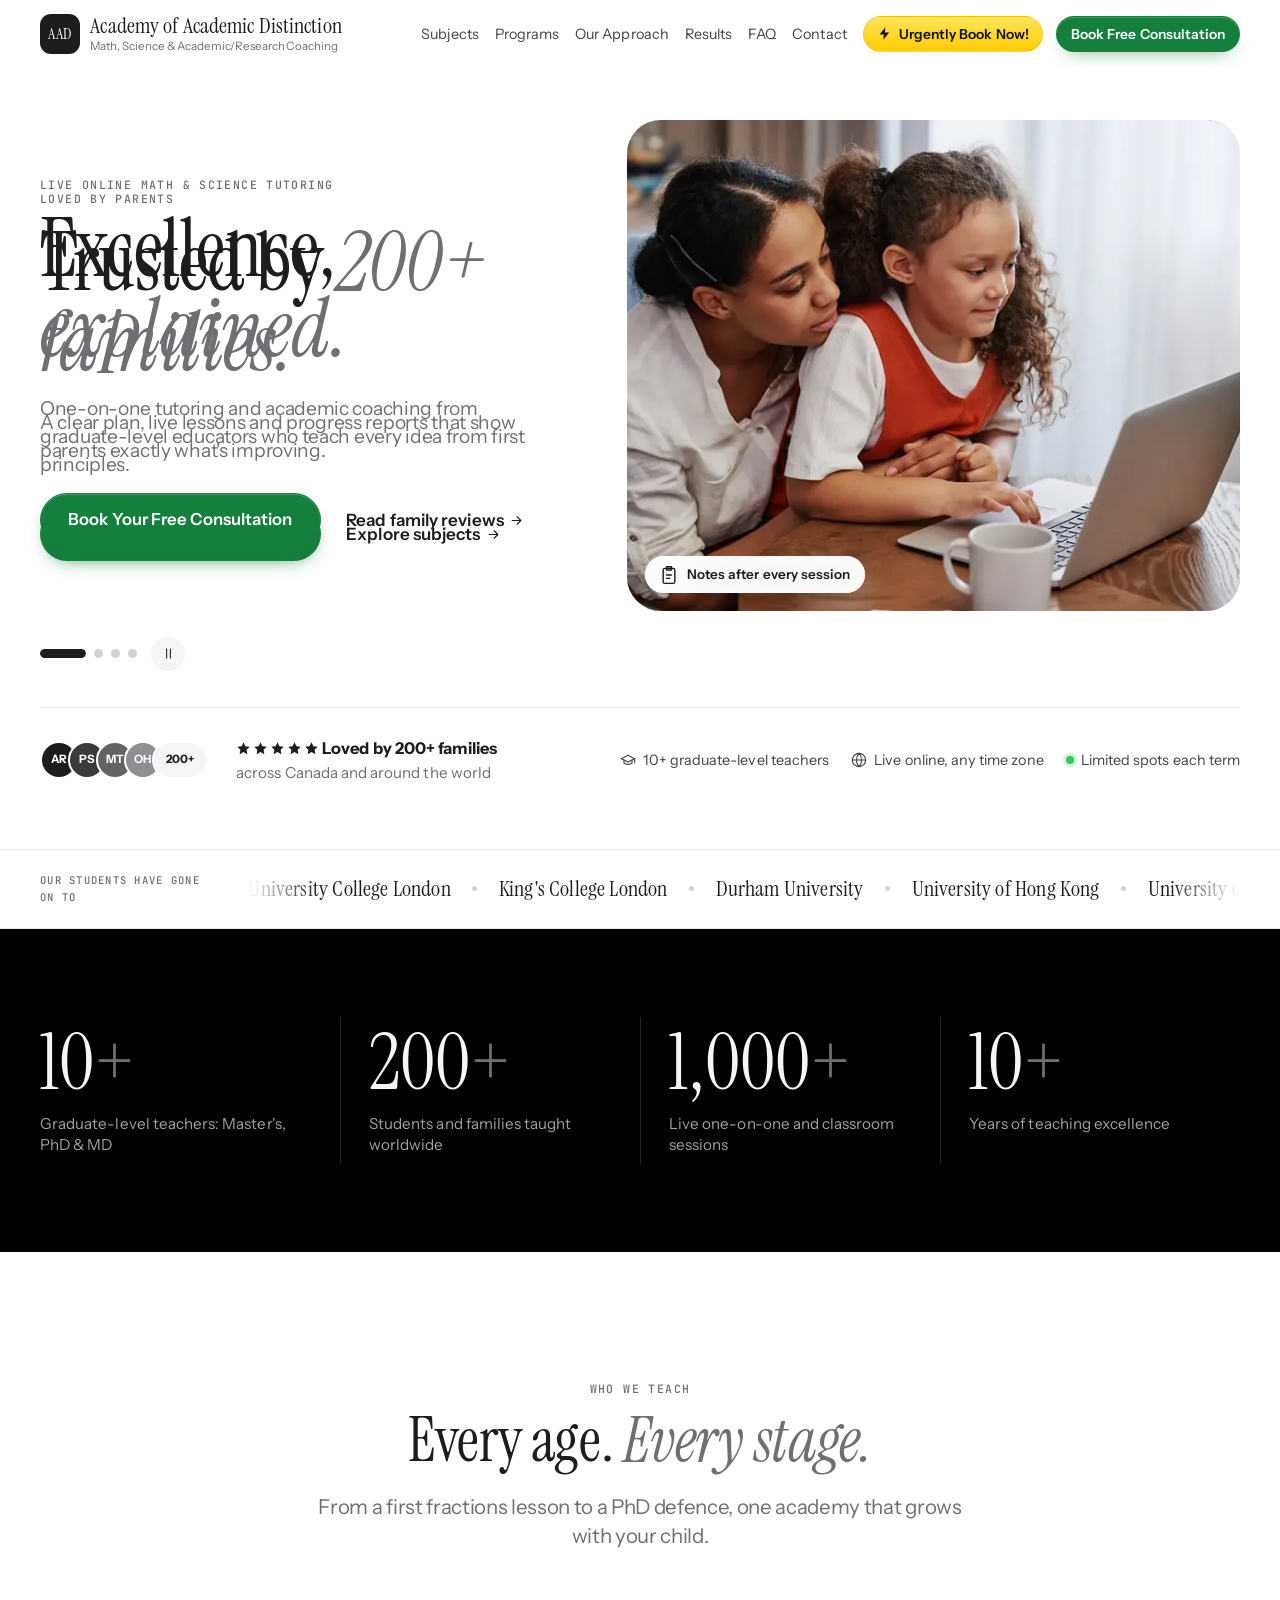
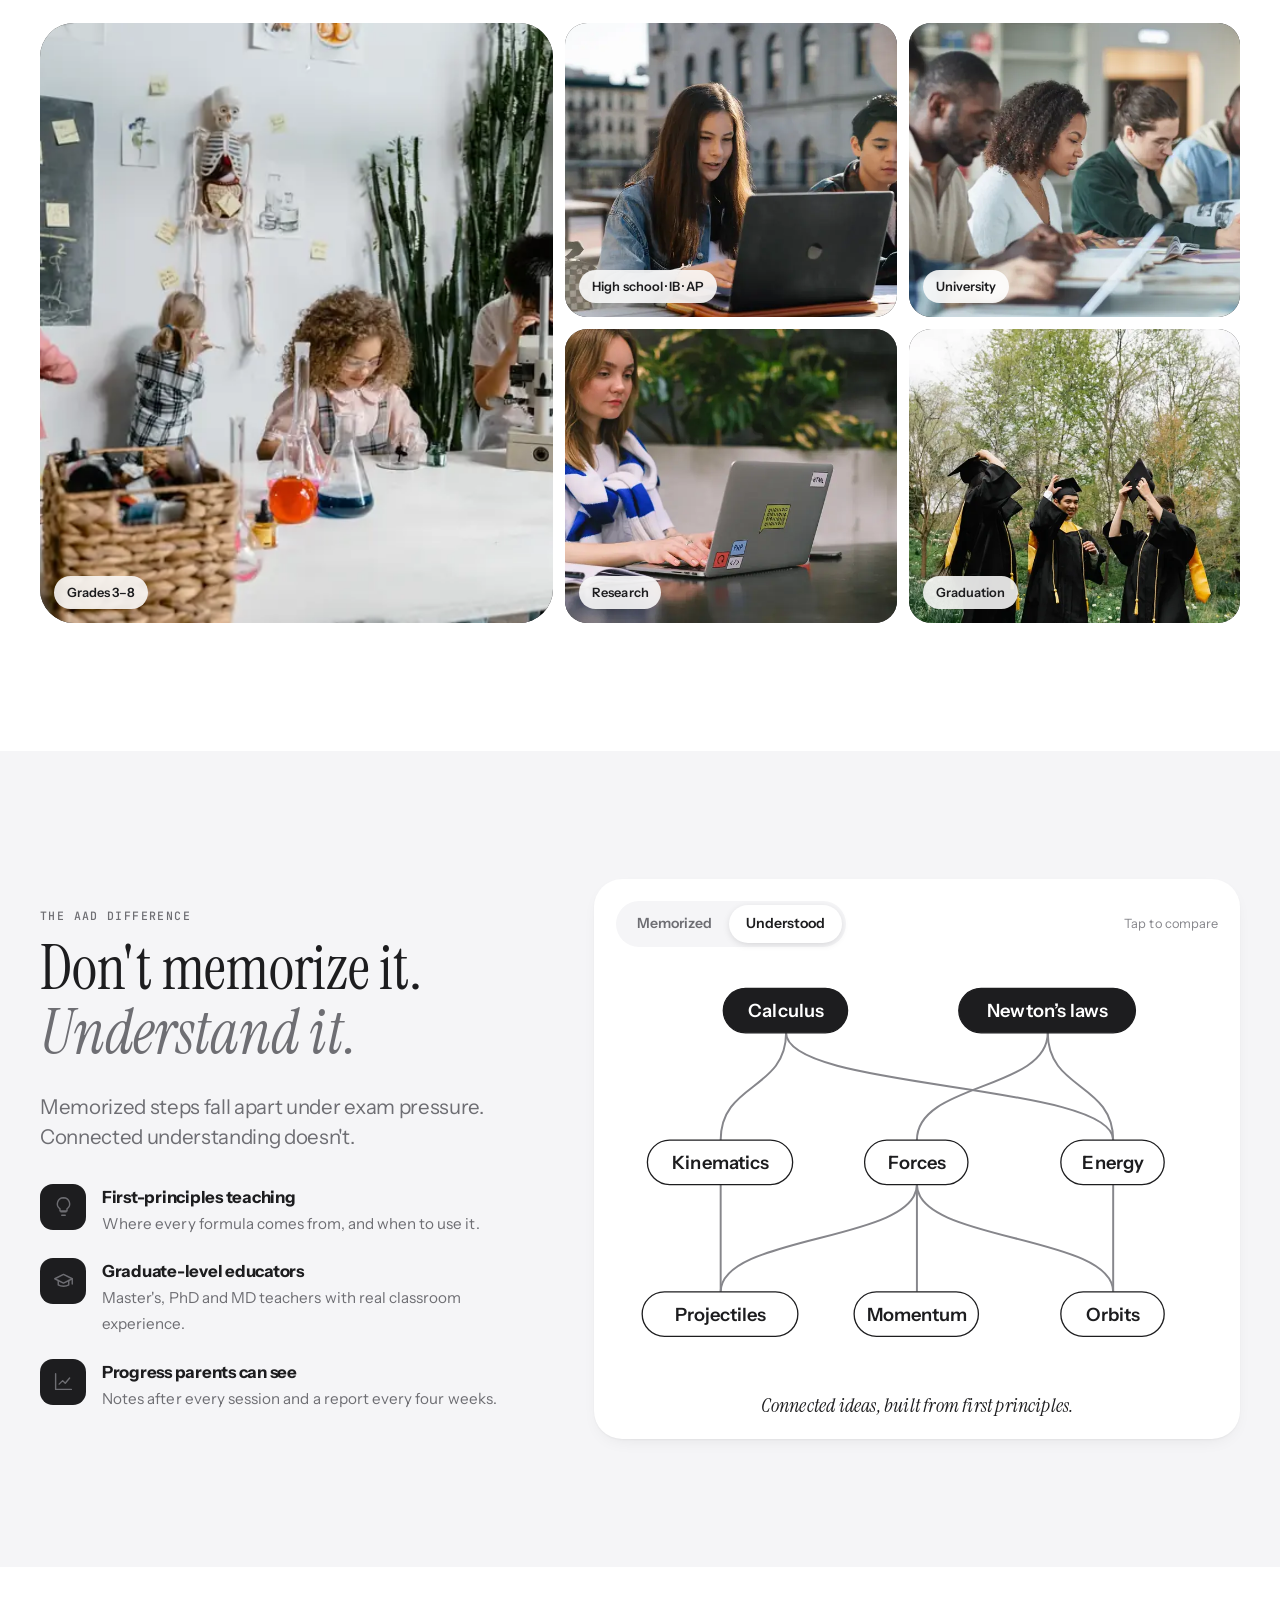
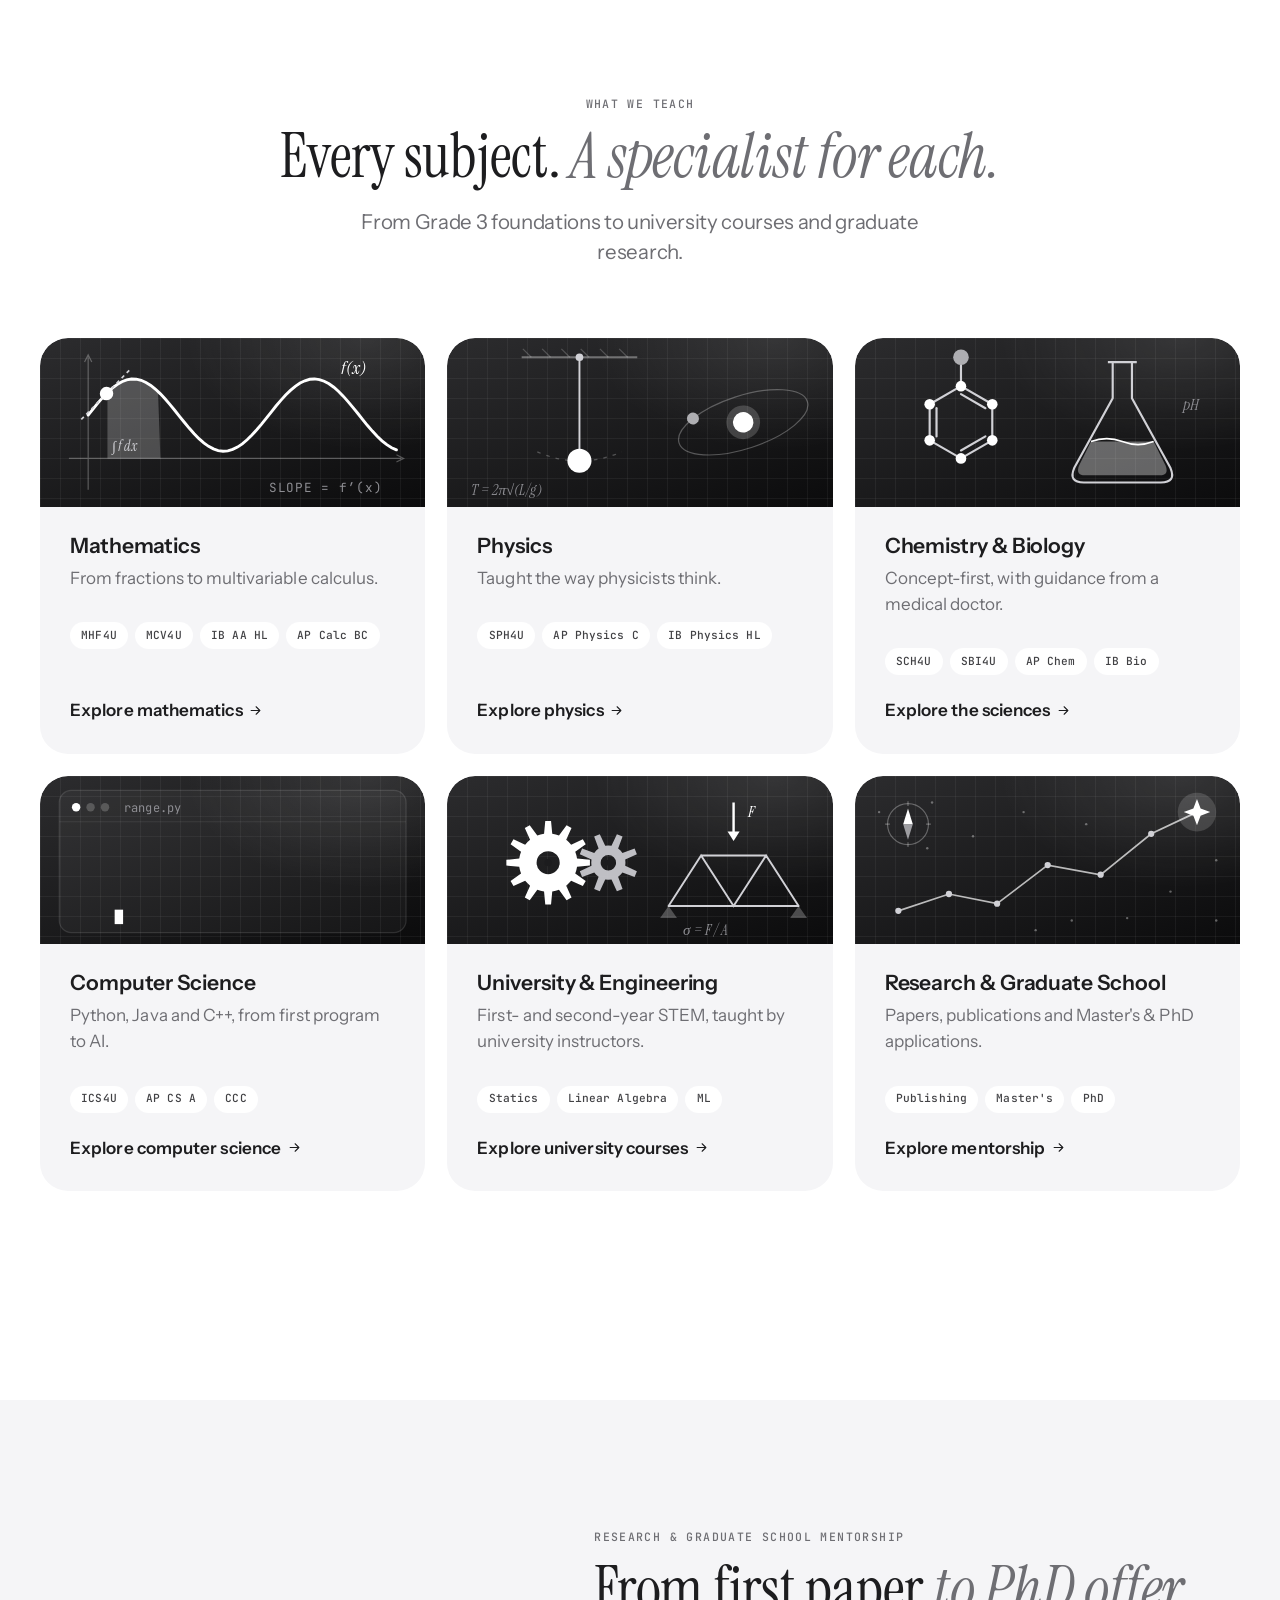
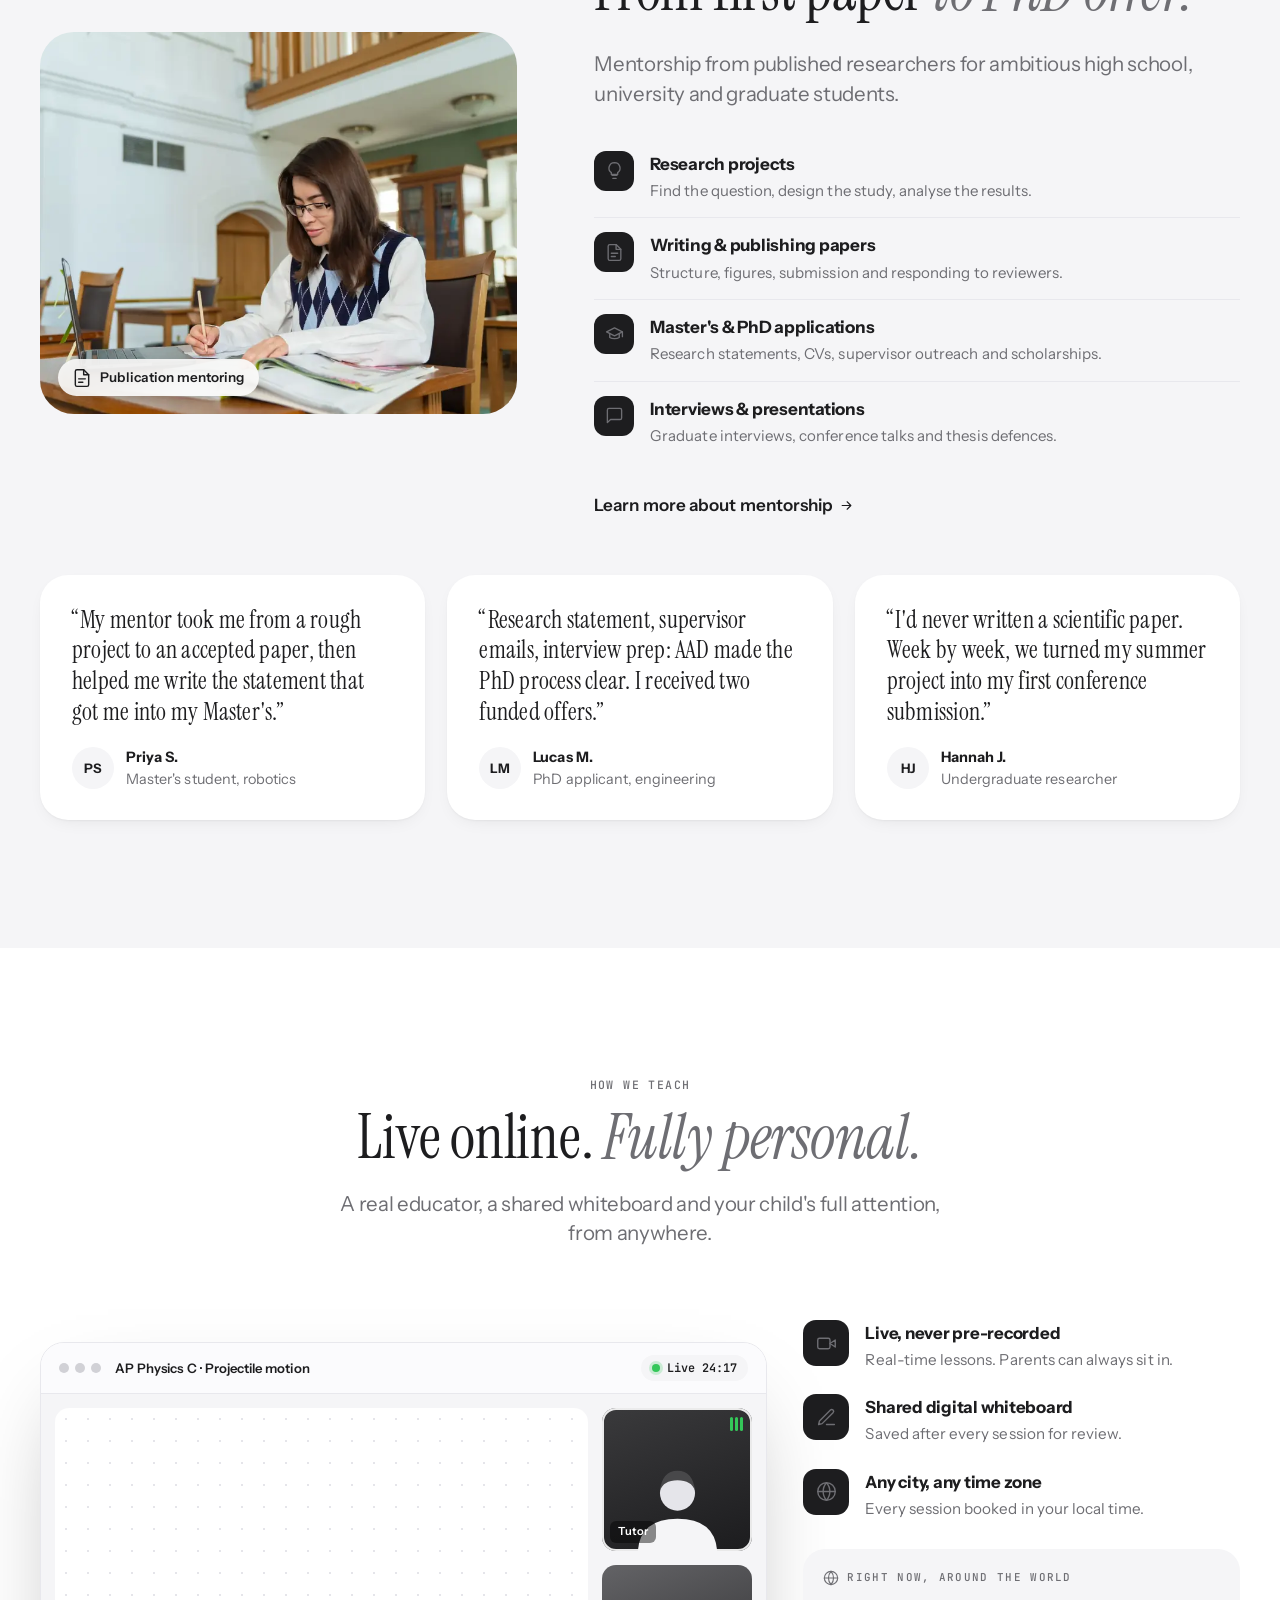
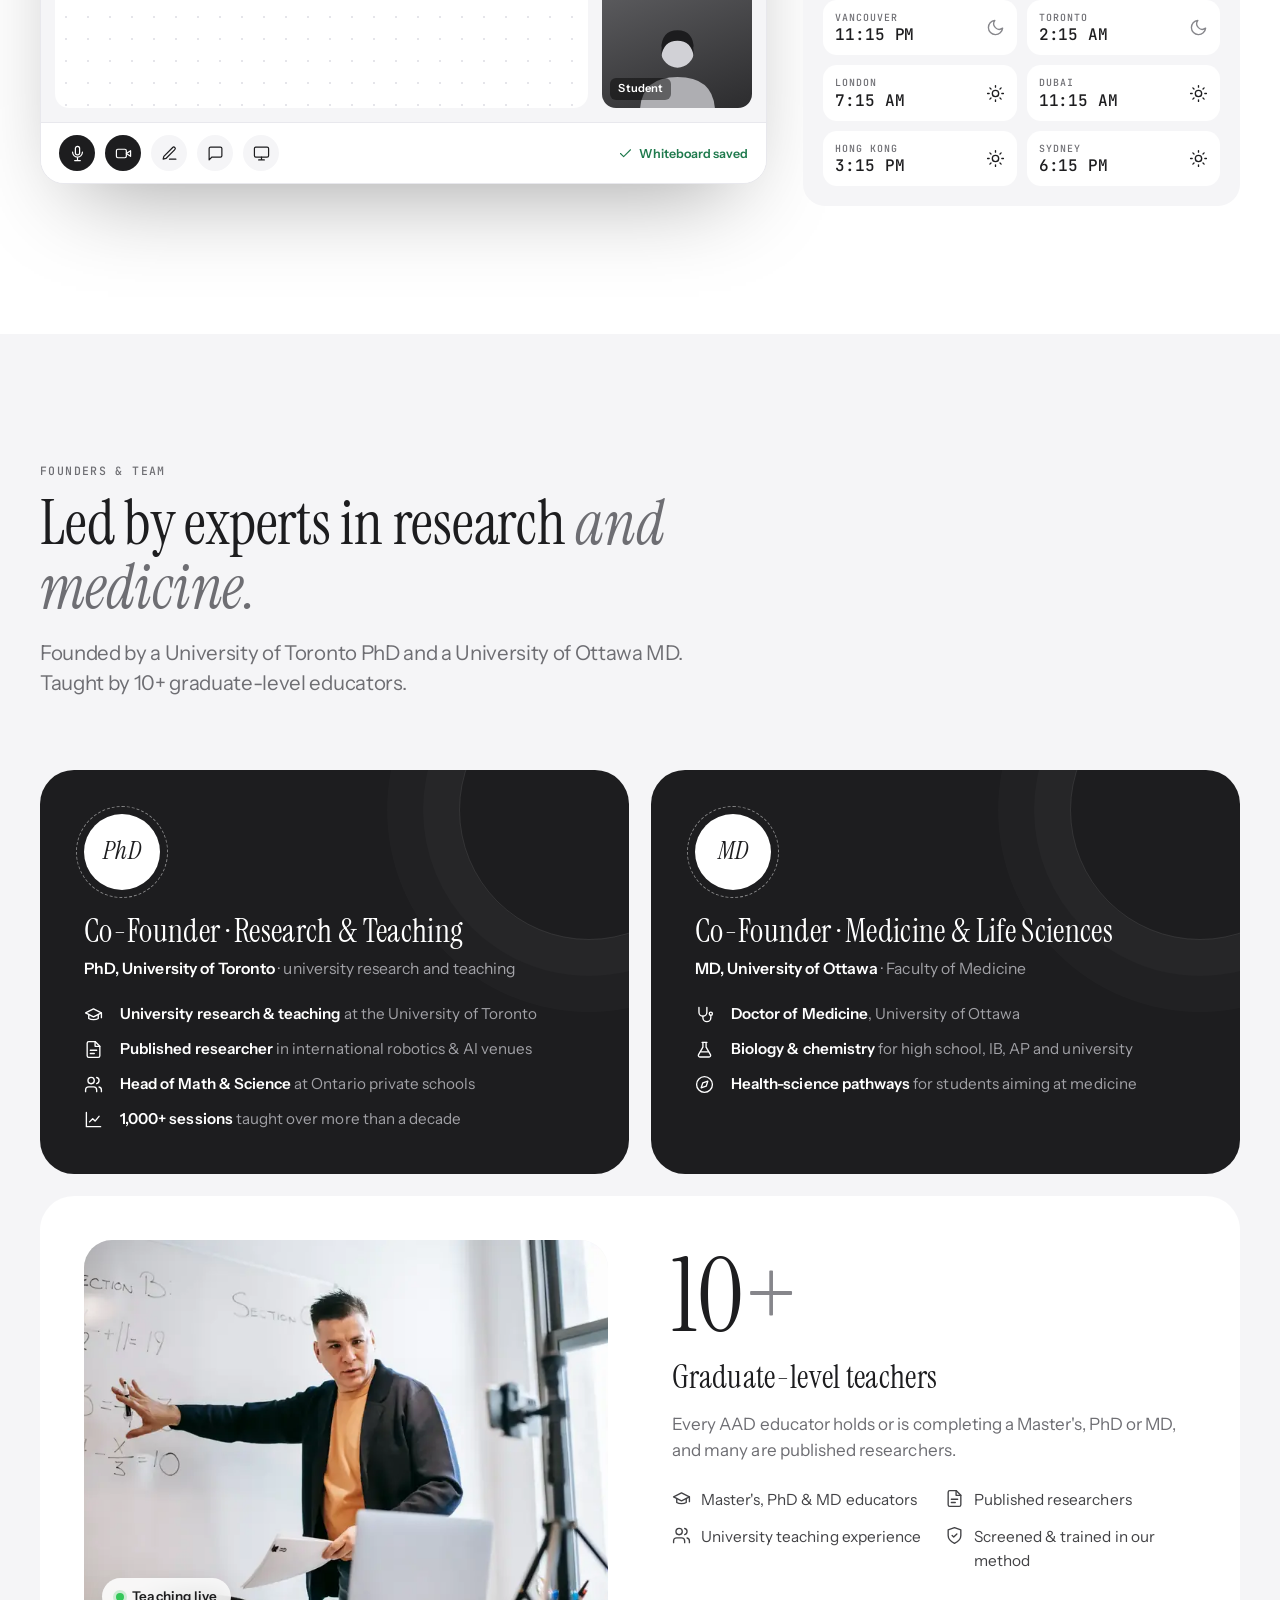
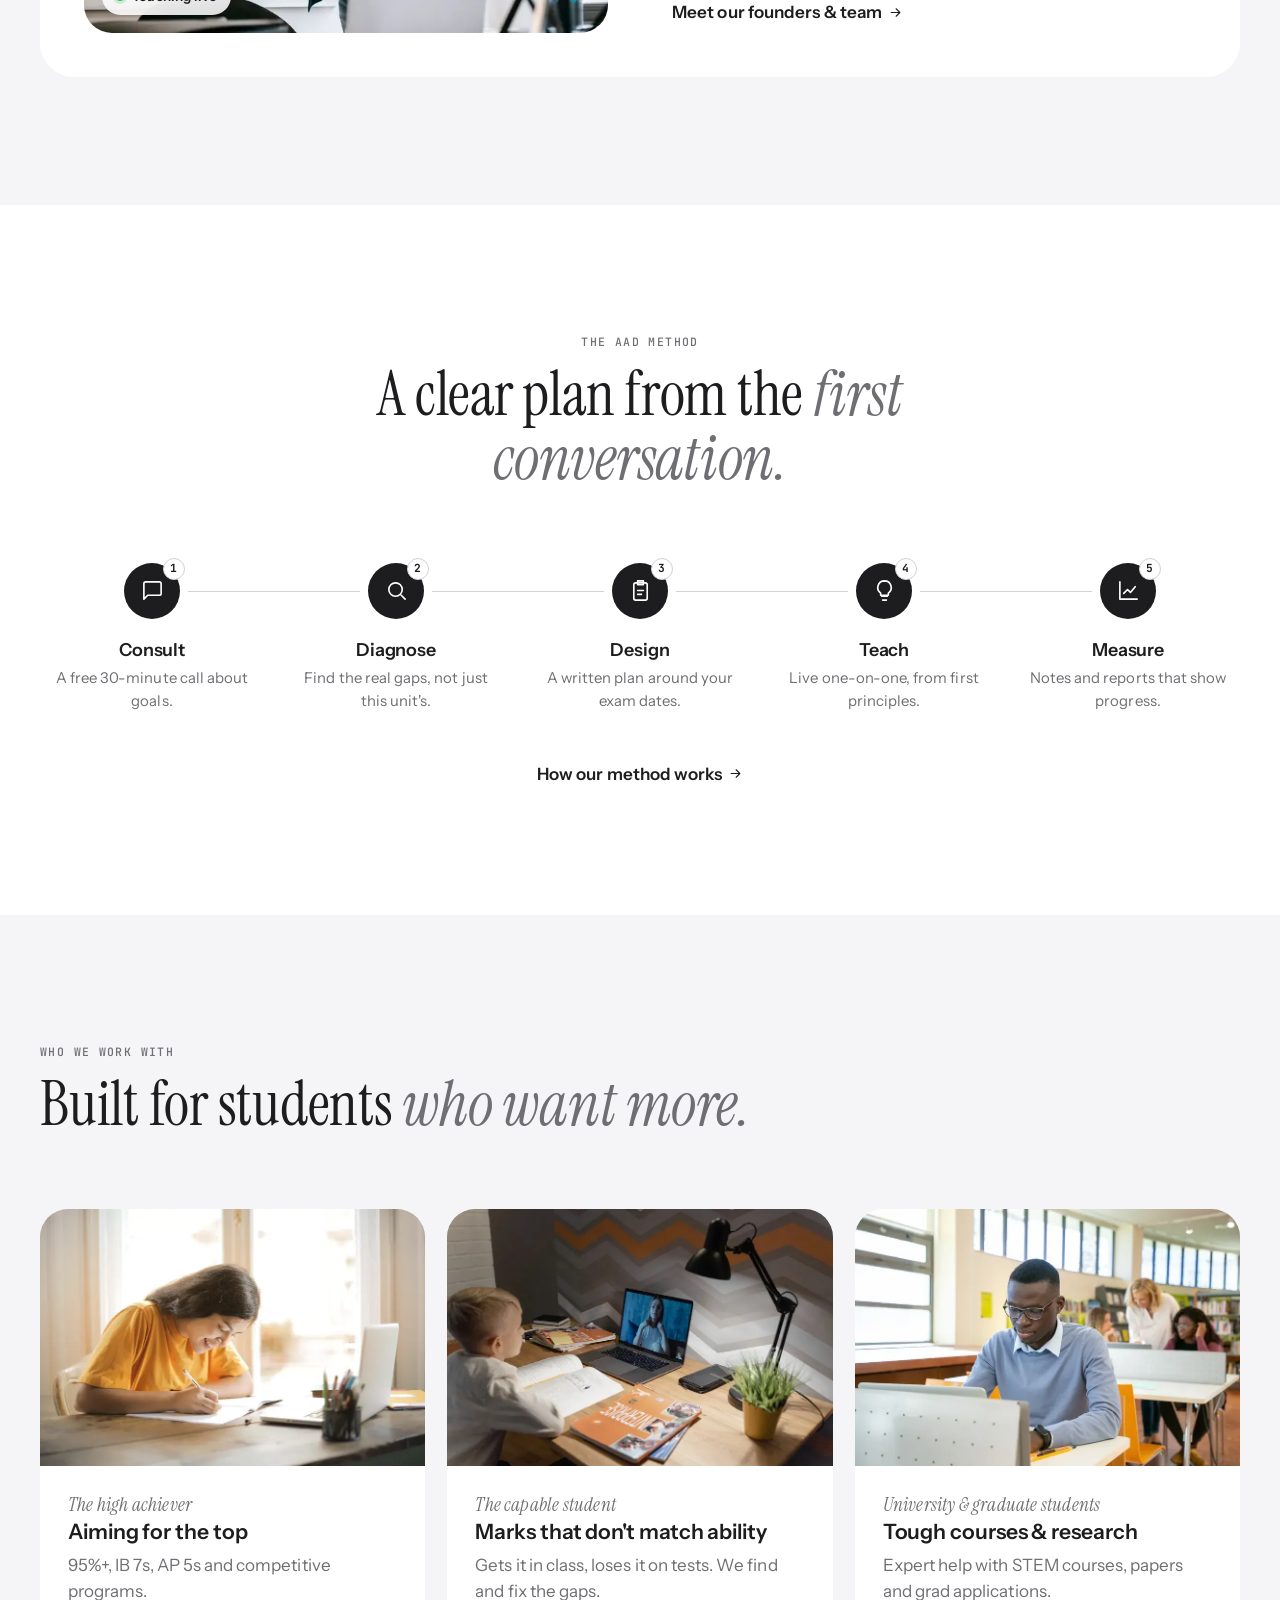
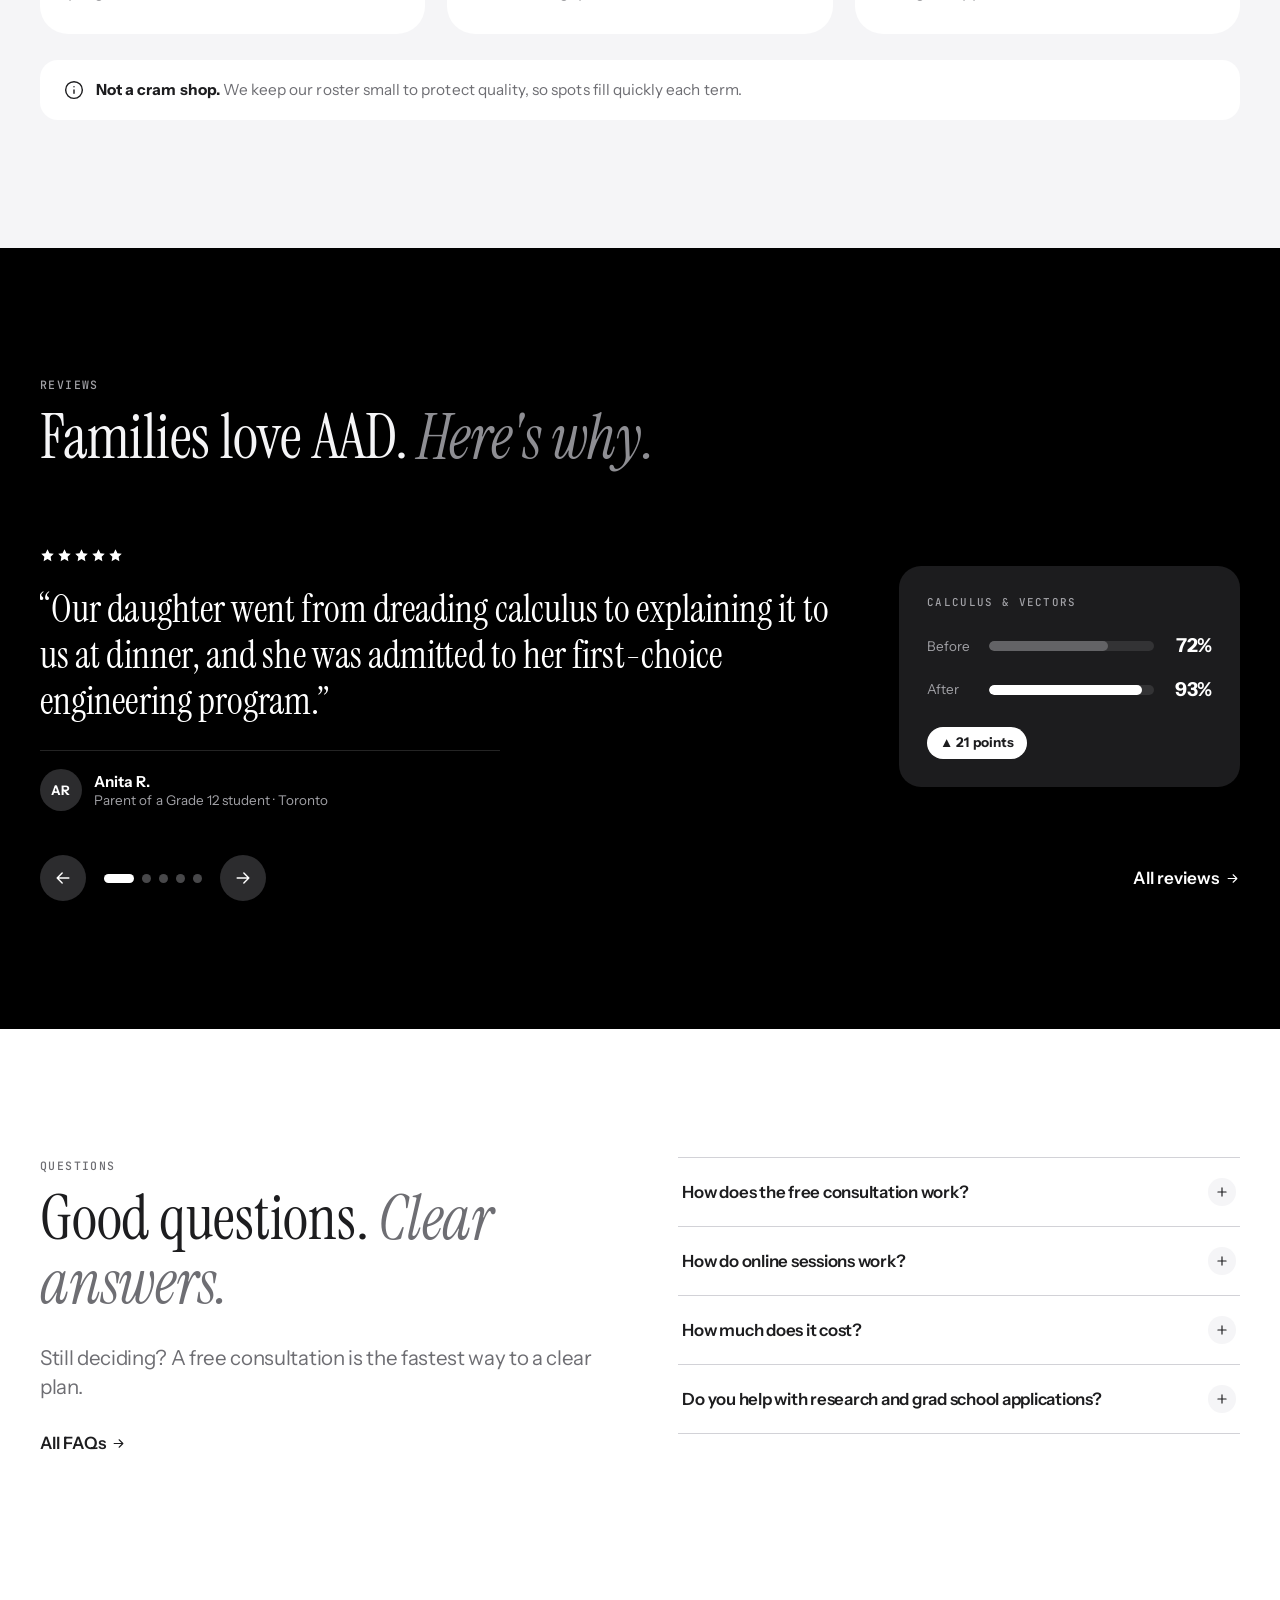
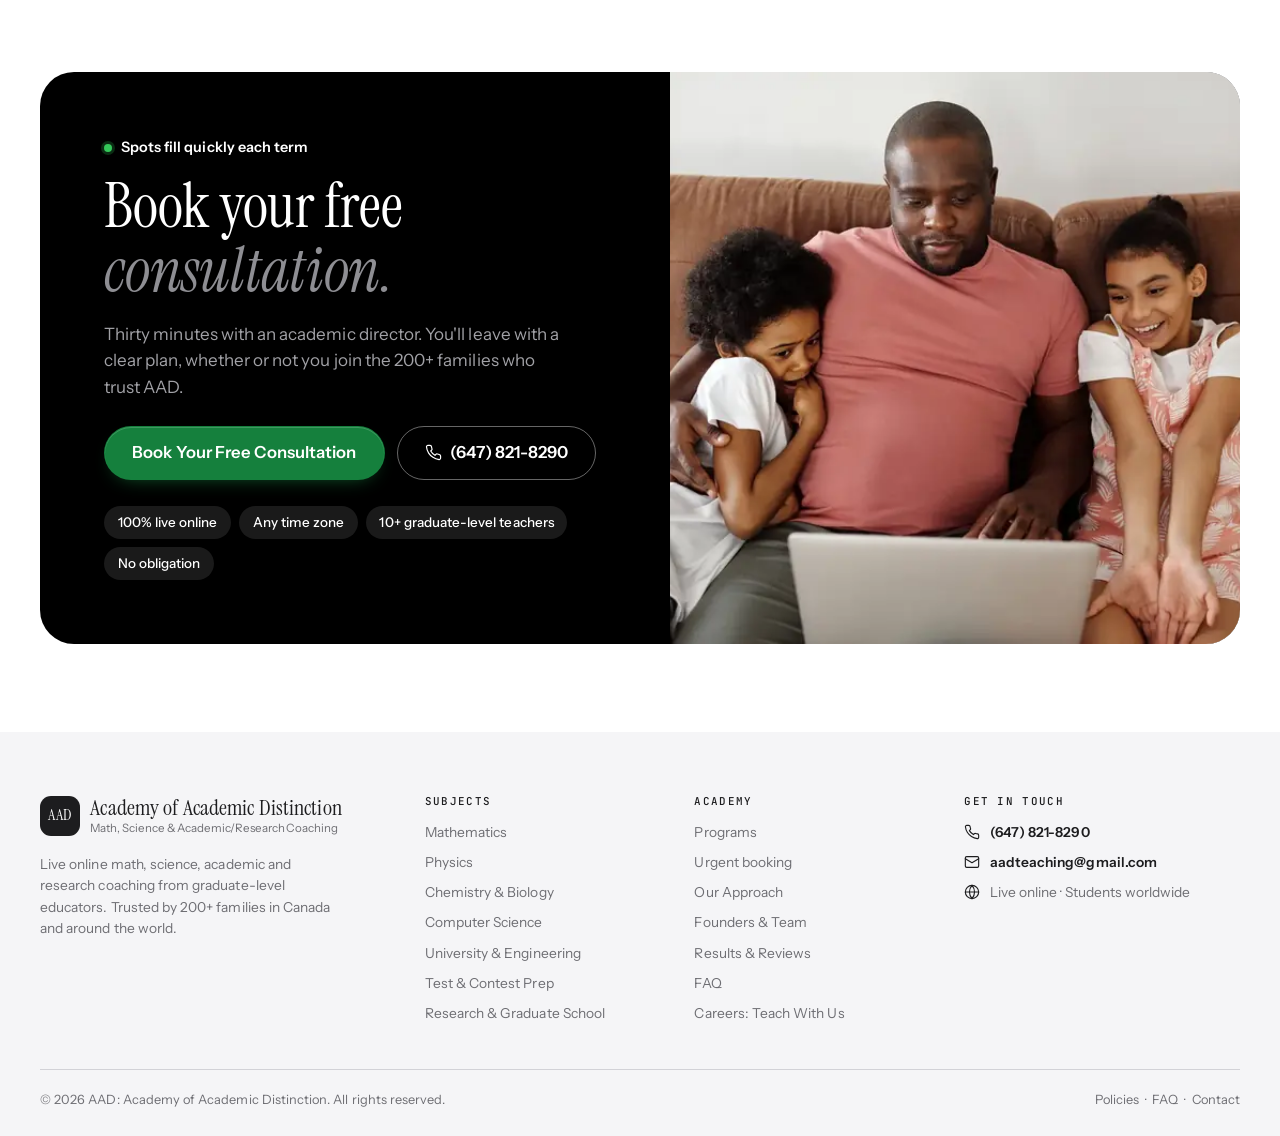
==== commit d2f40645: "AAD name, forms send to email, no phone in header - Rename ADD to AAD (logo, favicon, titles, text) " ====
--- a/index.html
+++ b/index.html
@@ -3,12 +3,12 @@
 <head>
   <meta charset="utf-8">
   <meta name="viewport" content="width=device-width, initial-scale=1, viewport-fit=cover">
-  <title>ADD: Academy of Academic Distinction — Math, Science &amp; Academic/Research Coaching</title>
+  <title>AAD: Academy of Academic Distinction — Math, Science &amp; Academic/Research Coaching</title>
   <meta name="description" content="Live online math, science and computer science tutoring, academic coaching and research mentorship from graduate-level educators. Trusted by 200+ families. Book your free consultation.">
   <meta name="theme-color" content="#ffffff">
   <meta property="og:type" content="website">
-  <meta property="og:site_name" content="ADD: Academy of Academic Distinction">
-  <meta property="og:title" content="ADD: Academy of Academic Distinction — Math, Science &amp; Academic/Research Coaching">
+  <meta property="og:site_name" content="AAD: Academy of Academic Distinction">
+  <meta property="og:title" content="AAD: Academy of Academic Distinction — Math, Science &amp; Academic/Research Coaching">
   <meta property="og:description" content="Live online math, science and computer science tutoring, academic coaching and research mentorship from graduate-level educators. Trusted by 200+ families. Book your free consultation.">
   <meta name="twitter:card" content="summary">
   <link rel="icon" href="assets/img/favicon.svg" type="image/svg+xml">
@@ -79,11 +79,10 @@
 
 <header class="site-header">
   <div class="container header-inner">
-      <a class="brand" href="index.html" aria-label="ADD: Academy of Academic Distinction — home">
-        <span class="brand-mark" aria-hidden="true">ADD</span>
+      <a class="brand" href="index.html" aria-label="AAD: Academy of Academic Distinction — home">
+        <span class="brand-mark" aria-hidden="true">AAD</span>
         <span class="brand-text"><span class="brand-name">Academy of Academic Distinction</span><span class="brand-sub">Math, Science &amp; Academic/Research Coaching</span></span>
       </a>
-    <a class="header-call" href="tel:+16478218290" data-config-href="phone" data-show-if="phone" aria-label="Call or text us"><svg class="i i-phone" aria-hidden="true"><use href="#i-phone"/></svg></a>
     <div class="header-btns">
       <a class="btn btn-urgent btn-sm" href="book-now.html"><svg class="i i-bolt" aria-hidden="true"><use href="#i-bolt"/></svg><span>Book Now!</span></a>
       <a class="btn btn-sm btn-cta" href="book.html"><span>Free Consultation</span></a>
@@ -97,7 +96,6 @@
           <li><a href="faq.html">FAQ</a></li>
           <li><a href="contact.html">Contact</a></li>
       </ul>
-      <a class="nav-phone" href="tel:+16478218290" data-config-href="phone" data-show-if="phone" title="Call or text (647) 821-8290"><svg class="i i-phone" aria-hidden="true"><use href="#i-phone"/></svg><span data-config="phone">(647) 821-8290</span></a>
       <a class="btn btn-urgent btn-sm nav-urgent" href="book-now.html"><svg class="i i-bolt" aria-hidden="true"><use href="#i-bolt"/></svg><span><span class="lbl-x">Urgently </span>Book Now!</span></a>
       <a class="btn btn-sm nav-cta btn-cta" href="book.html"><span><span class="lbl-x">Book </span>Free Consultation</span></a>
     </nav>
@@ -112,7 +110,7 @@
 <!-- ============ HERO SLIDER ============ -->
 <section class="hero">
   <div class="container">
-    <div class="hero-slider" data-hero aria-roledescription="carousel" aria-label="ADD highlights">
+    <div class="hero-slider" data-hero aria-roledescription="carousel" aria-label="AAD highlights">
       <div class="hs-track">
         <article class="hs-slide is-active">
           <div class="hs-copy">
@@ -207,7 +205,7 @@
 </section>
 
 <!-- ============ STATS ============ -->
-<section class="section section--dark section--tight" aria-label="ADD by the numbers">
+<section class="section section--dark section--tight" aria-label="AAD by the numbers">
   <div class="container">
     <div class="stats">
       <div class="stat"><div class="stat-num"><span class="count" data-count="10">10</span><span class="unit">+</span></div><div class="stat-label">Graduate-level teachers: Master's, PhD &amp; MD</div></div>
@@ -230,11 +228,11 @@
   </div>
 </section>
 
-<!-- ============ THE ADD DIFFERENCE ============ -->
+<!-- ============ THE AAD DIFFERENCE ============ -->
 <section class="section section--gray">
   <div class="container split split--wide-right">
     <div class="reveal">
-      <span class="eyebrow">The ADD difference</span>
+      <span class="eyebrow">The AAD difference</span>
       <h2>Don't memorize it. <em>Understand it.</em></h2>
       <p class="lead">Memorized steps fall apart under exam pressure. Connected understanding doesn't.</p>
       <ul class="pillars">
@@ -425,7 +423,7 @@
       <figcaption><span class="avatar">PS</span><span><strong>Priya S.</strong>Master's student, robotics</span></figcaption>
     </figure>
     <figure class="quote-card quote-card--light reveal reveal-d1">
-      <blockquote>“Research statement, supervisor emails, interview prep: ADD made the PhD process clear. I received two funded offers.”</blockquote>
+      <blockquote>“Research statement, supervisor emails, interview prep: AAD made the PhD process clear. I received two funded offers.”</blockquote>
       <figcaption><span class="avatar">LM</span><span><strong>Lucas M.</strong>PhD applicant, engineering</span></figcaption>
     </figure>
     <figure class="quote-card quote-card--light reveal reveal-d2">
@@ -541,7 +539,7 @@
       <div>
         <div class="team-num">10<span>+</span></div>
         <h3 style="margin-top:.4em">Graduate-level teachers</h3>
-        <p class="muted">Every ADD educator holds or is completing a Master's, PhD or MD, and many are published researchers.</p>
+        <p class="muted">Every AAD educator holds or is completing a Master's, PhD or MD, and many are published researchers.</p>
         <ul class="team-points">
           <li><svg class="i i-cap" aria-hidden="true"><use href="#i-cap"/></svg> Master's, PhD &amp; MD educators</li>
           <li><svg class="i i-doc" aria-hidden="true"><use href="#i-doc"/></svg> Published researchers</li>
@@ -558,7 +556,7 @@
 <section class="section section--white">
   <div class="container">
     <div class="section-head center reveal">
-      <span class="eyebrow">The ADD method</span>
+      <span class="eyebrow">The AAD method</span>
       <h2>A clear plan from the <em>first conversation.</em></h2>
     </div>
     <ol class="steps" data-animate>
@@ -620,7 +618,7 @@
   <div class="container">
     <div class="section-head reveal">
       <span class="eyebrow">Reviews</span>
-      <h2>Families love ADD. <em>Here's why.</em></h2>
+      <h2>Families love AAD. <em>Here's why.</em></h2>
     </div>
     <div class="tcar" data-carousel data-animate aria-roledescription="carousel" aria-label="Family and student reviews">
       <div class="tcar-track">
@@ -664,7 +662,7 @@
         <article class="tslide">
           <div>
             <span class="stars" role="img" aria-label="5 out of 5 stars"><svg class="i i-star" aria-hidden="true"><use href="#i-star"/></svg><svg class="i i-star" aria-hidden="true"><use href="#i-star"/></svg><svg class="i i-star" aria-hidden="true"><use href="#i-star"/></svg><svg class="i i-star" aria-hidden="true"><use href="#i-star"/></svg><svg class="i i-star" aria-hidden="true"><use href="#i-star"/></svg></span>
-            <blockquote>Research statement, supervisor emails, interview prep: ADD made the PhD process clear. I received two funded offers.</blockquote>
+            <blockquote>Research statement, supervisor emails, interview prep: AAD made the PhD process clear. I received two funded offers.</blockquote>
             <div class="testimonial-author"><span class="avatar">LM</span><div><div class="testimonial-name">Lucas M.</div><div class="testimonial-meta">PhD applicant, engineering</div></div></div>
           </div>
           <div class="tslide-result">
@@ -734,7 +732,7 @@
       <div class="cta-copy">
         <span class="cta-spots"><span class="live-dot"></span> Spots fill quickly each term</span>
         <h2>Book your free <em>consultation.</em></h2>
-        <p>Thirty minutes with an academic director. You'll leave with a clear plan, whether or not you join the 200+ families who trust ADD.</p>
+        <p>Thirty minutes with an academic director. You'll leave with a clear plan, whether or not you join the 200+ families who trust AAD.</p>
         <div class="cta-actions">
           <a class="btn btn-lg btn-cta" href="book.html">Book Your Free Consultation</a>
           <a class="btn btn-ghost-light btn-lg" href="tel:+16478218290" data-config-href="phone" data-show-if="phone"><svg class="i i-phone" aria-hidden="true"><use href="#i-phone"/></svg> <span data-config="phone">(647) 821-8290</span></a>
@@ -753,8 +751,8 @@
   <div class="container">
     <div class="footer-grid">
       <div class="footer-brand">
-      <a class="brand" href="index.html" aria-label="ADD: Academy of Academic Distinction — home">
-        <span class="brand-mark" aria-hidden="true">ADD</span>
+      <a class="brand" href="index.html" aria-label="AAD: Academy of Academic Distinction — home">
+        <span class="brand-mark" aria-hidden="true">AAD</span>
         <span class="brand-text"><span class="brand-name">Academy of Academic Distinction</span><span class="brand-sub">Math, Science &amp; Academic/Research Coaching</span></span>
       </a>
         <p class="footer-blurb">Live online math, science, academic and research coaching from graduate-level educators. Trusted by 200+ families in Canada and around the world.</p>
@@ -799,7 +797,7 @@
       </div>
     </div>
     <div class="footer-bottom">
-      <span>&copy; <span data-year>2026</span> ADD: Academy of Academic Distinction. All rights reserved.</span>
+      <span>&copy; <span data-year>2026</span> AAD: Academy of Academic Distinction. All rights reserved.</span>
       <span><a href="faq.html#policies">Policies</a> &nbsp;·&nbsp; <a href="faq.html">FAQ</a> &nbsp;·&nbsp; <a href="contact.html">Contact</a></span>
     </div>
   </div>
--- a/assets/css/styles.css
+++ b/assets/css/styles.css
@@ -1,5 +1,5 @@
 /* =========================================================
-   ADD: Academy of Academic Distinction — site styles
+   AAD: Academy of Academic Distinction — site styles
    A monochrome, editorial design system. Colours, type and
    radii live in :root — change them there.
    ========================================================= */
@@ -139,15 +139,11 @@
 .nav-list a:hover { color: var(--black); }
 .nav-list a[aria-current="page"] { color: var(--black); font-weight: 600; }
 .nav-list a[aria-current="page"]::after { content: ""; position: absolute; left: 0; right: 0; bottom: -2px; height: 1.5px; background: var(--ink); border-radius: 2px; }
-.nav-phone { display: inline-flex; align-items: center; gap: .4rem; font-size: .88rem; font-weight: 600; text-decoration: none; color: var(--ink); white-space: nowrap; }
-.nav-phone .i { width: 18px; height: 18px; }
-.nav-phone span { display: none; } /* desktop: icon only (number is in the menu, footer and contact page) */
 .nav-toggle { display: none; width: 44px; height: 44px; border-radius: 12px; border: 0; background: transparent; cursor: pointer; color: var(--ink); align-items: center; justify-content: center; }
 .nav-toggle .i { width: 22px; height: 22px; }
 .nav-toggle .i-close { display: none; }
 .site-header.nav-open .nav-toggle .i-open { display: none; }
 .site-header.nav-open .nav-toggle .i-close { display: block; }
-.header-call { display: none; }
 
 .scroll-progress { position: absolute; left: 0; right: 0; bottom: -1px; height: 2px; pointer-events: none; }
 .scroll-progress span { display: block; height: 100%; background: var(--ink); transform-origin: left; transform: scaleX(0); }
@@ -955,6 +951,7 @@
 .btn-urgent:hover { background-image: linear-gradient(180deg, #fff07a 0%, #ffd60a 100%); color: #000; transform: translateY(-1px); }
 .btn-urgent:active { transform: scale(.98); }
 .btn-urgent .i { width: 15px; height: 15px; margin-right: -.1rem; }
+.form-error a[href^="tel:"] { white-space: nowrap; }
 .btn-urgent[aria-current="page"] { animation: none; box-shadow: inset 0 0 0 2px rgba(0, 0, 0, .55); }
 .btn-cta[aria-current="page"] { animation: none; box-shadow: inset 0 0 0 2px rgba(0, 0, 0, .35); }
 @keyframes urgent-glow {
@@ -1221,14 +1218,9 @@
   .contact-cards { grid-template-columns: repeat(2, minmax(0, 1fr)); }
 }
 
-/* Header: shorter button labels, then the menu folds into the hamburger */
-@media (max-width: 1243px) {
-  .lbl-x { display: none; }
-}
+/* Header: below 1200px the menu folds into the hamburger */
 @media (max-width: 1199px) {
   .nav-toggle { display: inline-flex; }
-  .header-call { display: inline-flex; width: 44px; height: 44px; border-radius: 12px; align-items: center; justify-content: center; color: var(--ink); margin-left: auto; }
-  .header-call .i { width: 21px; height: 21px; }
   .nav {
     position: absolute; top: 100%; left: 0; right: 0; display: none; flex-direction: column; align-items: stretch; gap: 0;
     background: rgba(255, 255, 255, .97); -webkit-backdrop-filter: blur(20px); backdrop-filter: blur(20px);
@@ -1239,8 +1231,6 @@
   .nav-list a { display: block; padding: 12px 2px; font-size: 1.6rem; font-weight: 700; letter-spacing: -.03em; color: var(--ink); }
   .nav-list a[aria-current="page"]::after { display: none; }
   .nav-list a[aria-current="page"] { color: var(--muted-2); }
-  .nav-phone { margin-top: 18px; font-size: 1rem; }
-  .nav-phone span { display: inline; }
   .nav-urgent { margin-top: 16px; width: 100%; }
   .nav-cta { margin-top: 10px; width: 100%; }
   .lbl-x { display: inline; }
@@ -1353,7 +1343,7 @@
   .header-inner { gap: 12px; }
   .header-btns { display: flex; align-items: center; gap: 8px; flex: none; }
   .header-btns .btn { white-space: nowrap; padding: .55rem .85rem; }
-  .header-call { margin-right: -4px; }
+  .header-btns { margin-left: auto; }
   .nav-urgent, .nav-cta { display: none; }
 }
 @media (min-width: 641px) and (max-width: 767px) {
@@ -1361,12 +1351,8 @@
   .brand-mark { width: 36px; height: 36px; font-size: .84rem; border-radius: 10px; }
   .brand-name { font-size: 1.08rem; }
 }
-@media (min-width: 641px) and (max-width: 699px) {
-  .header-call { display: none; } /* the number is still in the menu */
-  .header-btns { margin-left: auto; }
-}
 @media (max-width: 1199px) {
-  .header-call, .nav-toggle { flex: none; }
+  .nav-toggle { flex: none; }
 }
 @media (max-width: 640px) {
   .brand { flex-shrink: 1; } /* on narrow phones the name wraps to two lines instead of squeezing the icons */
